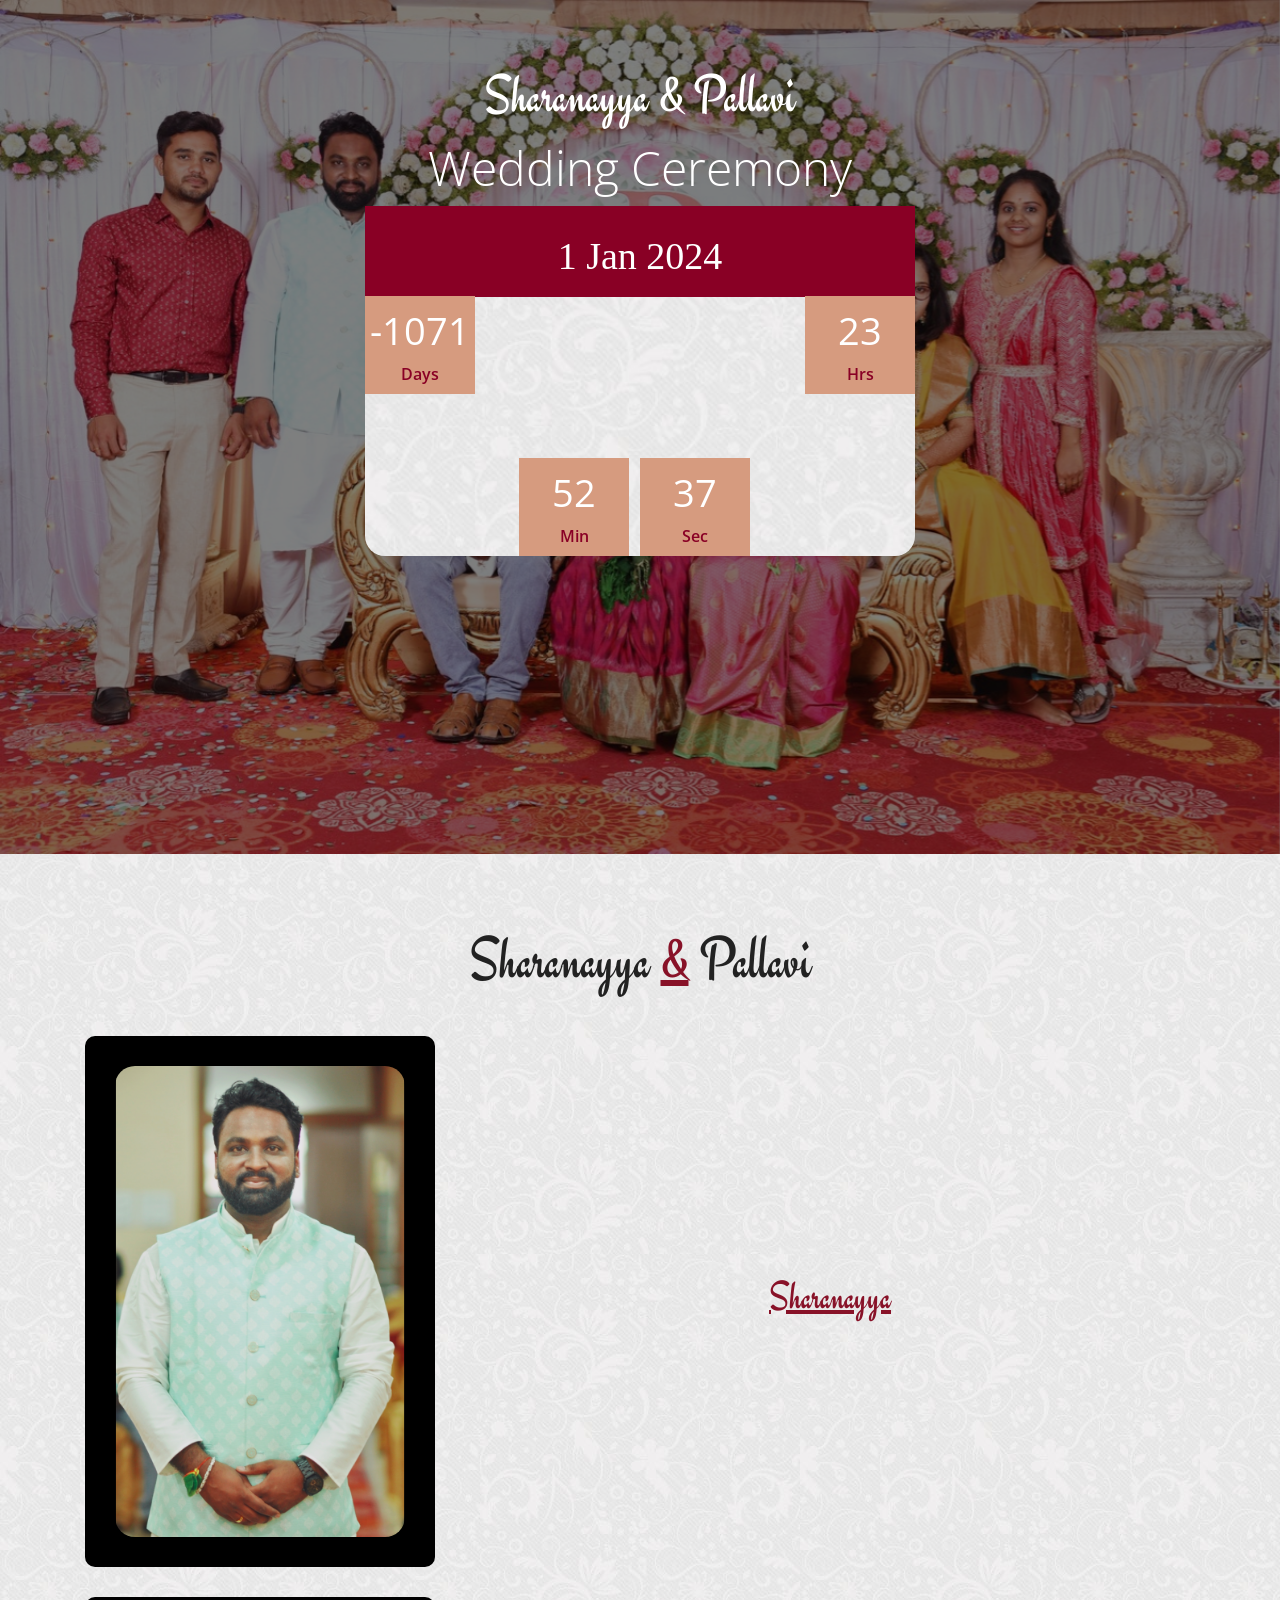
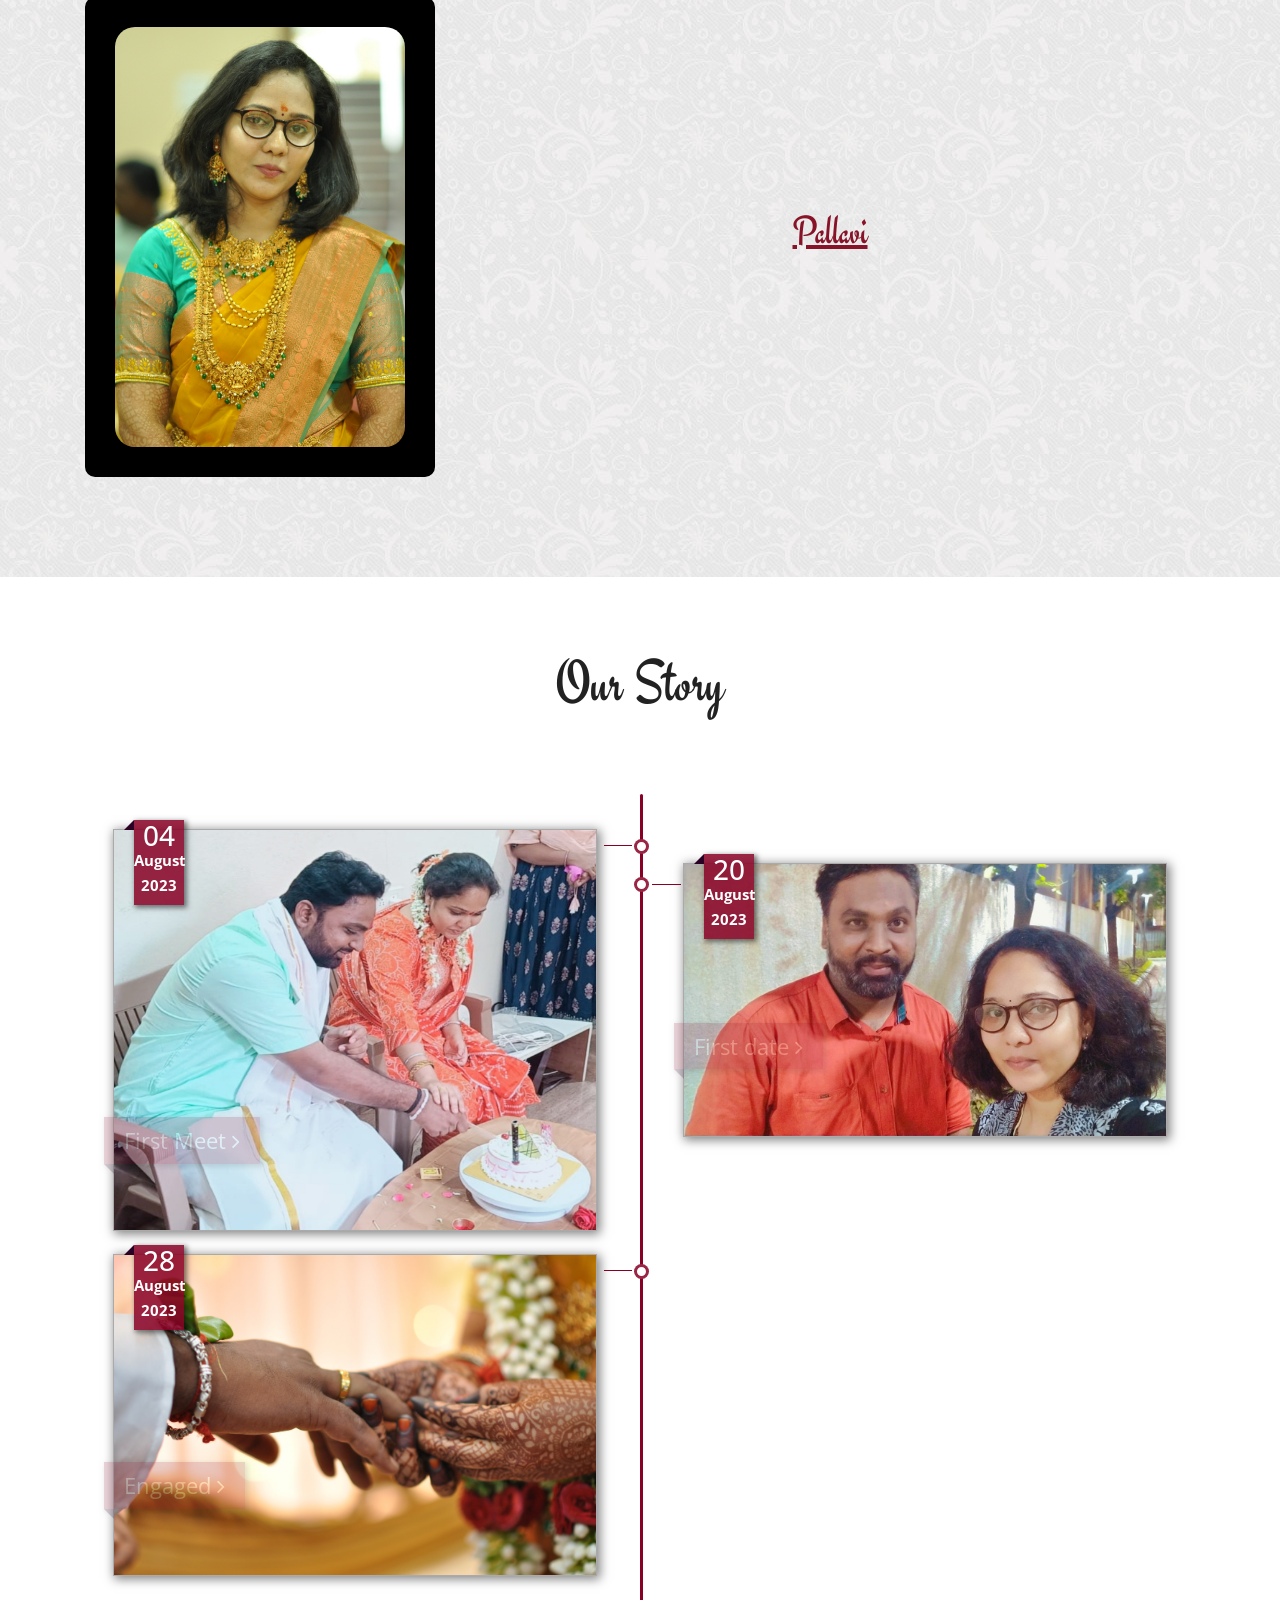
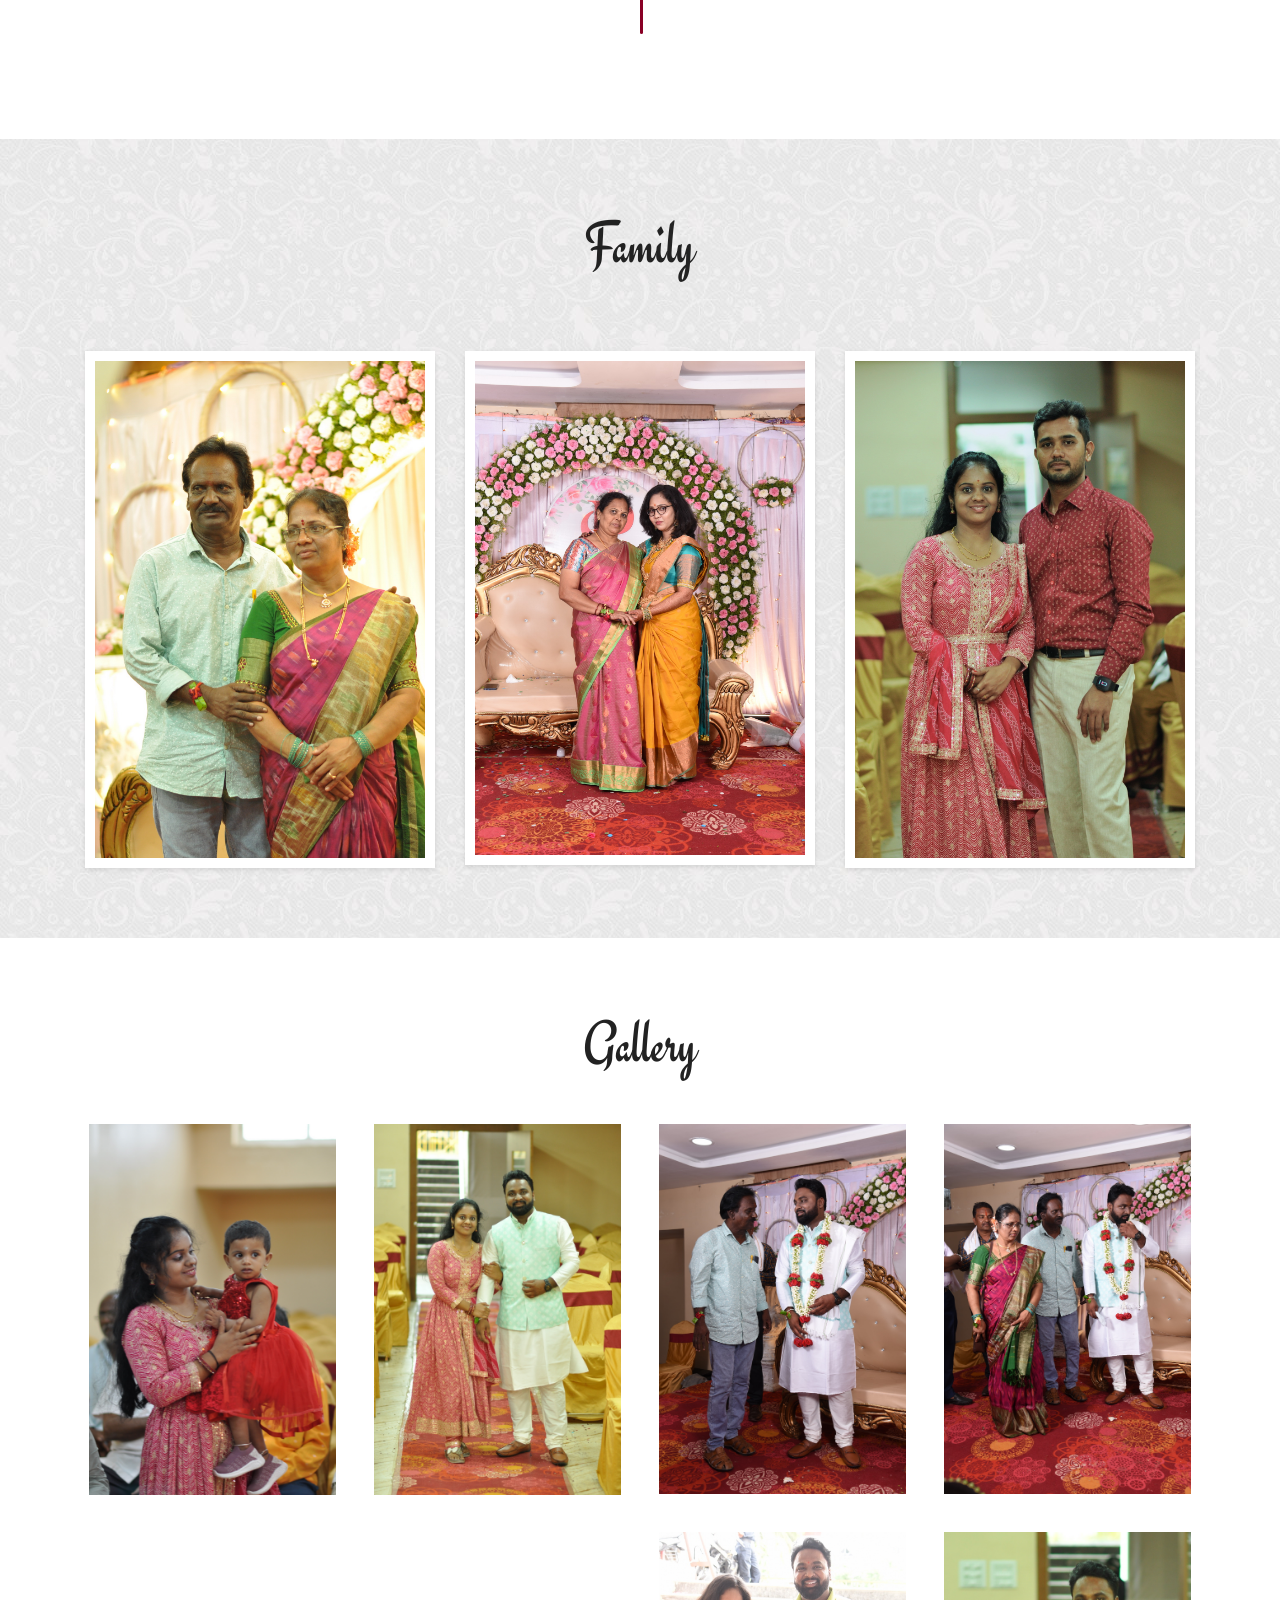
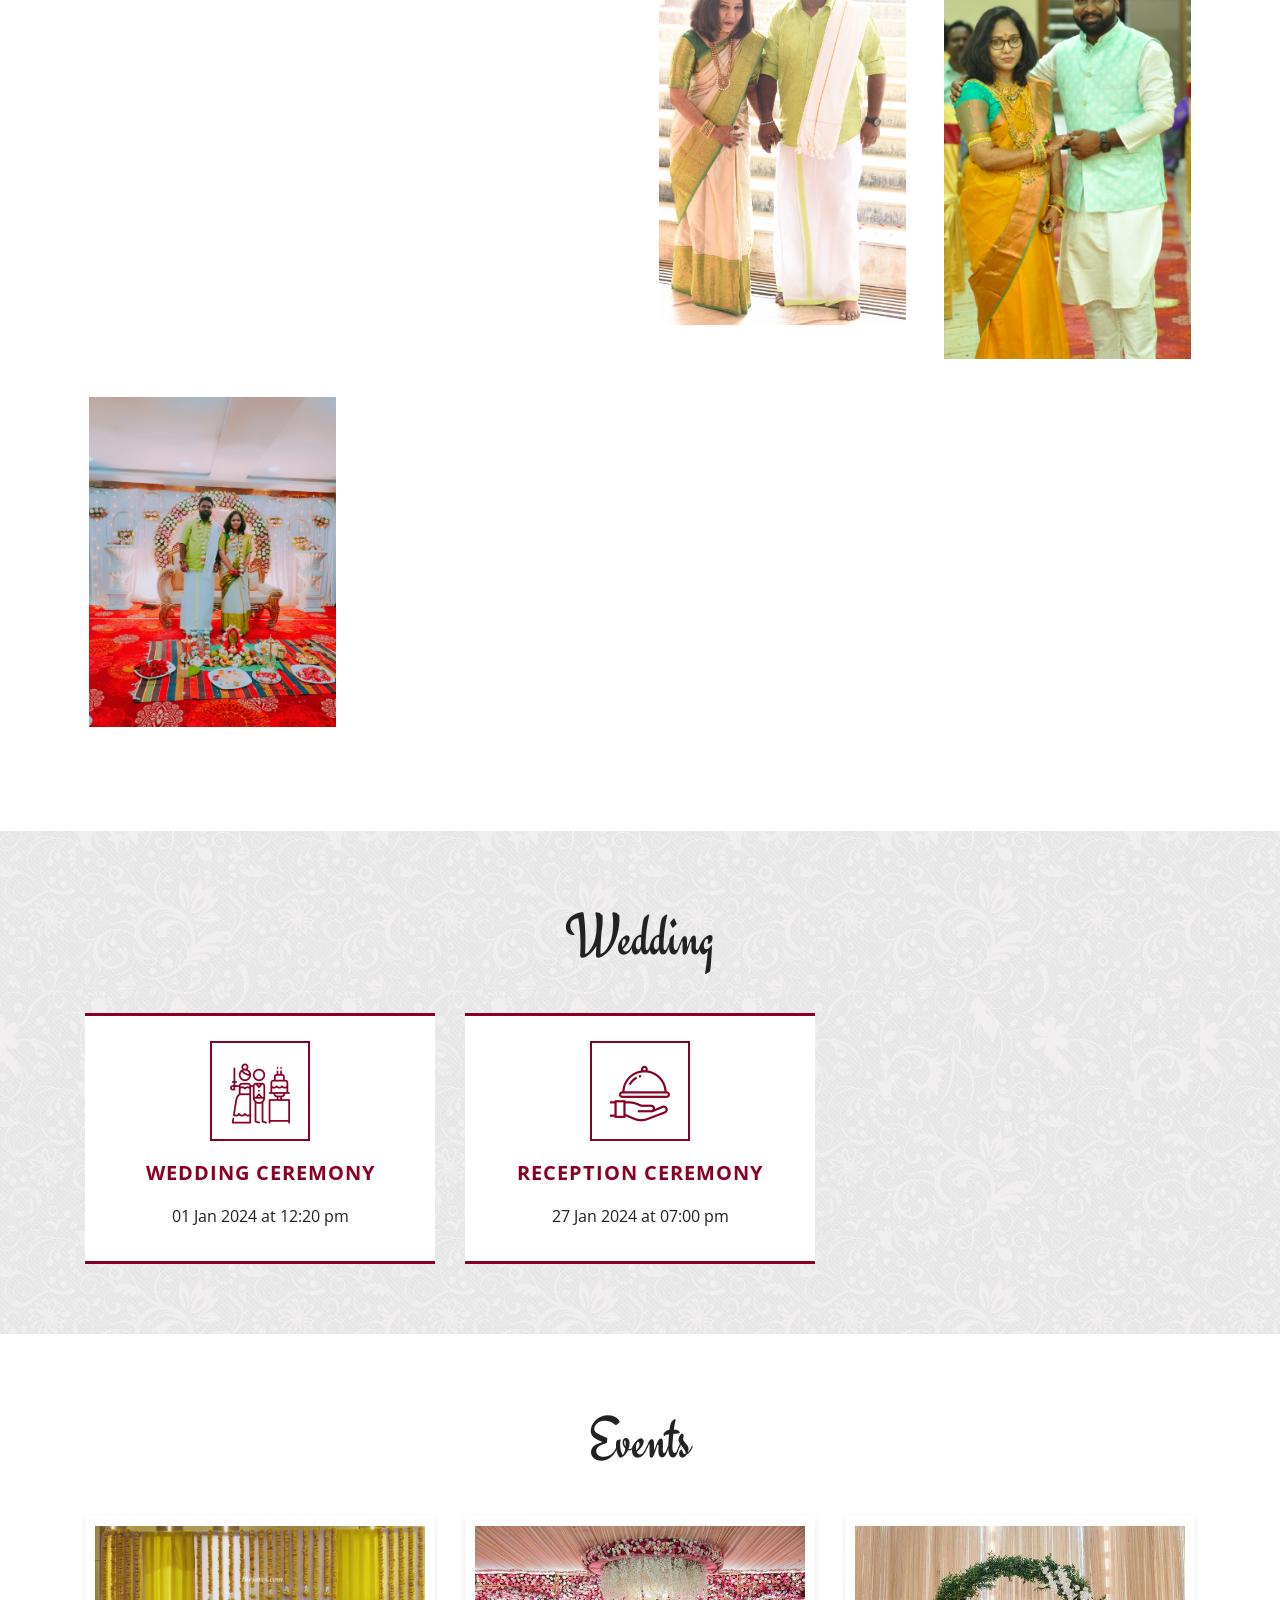
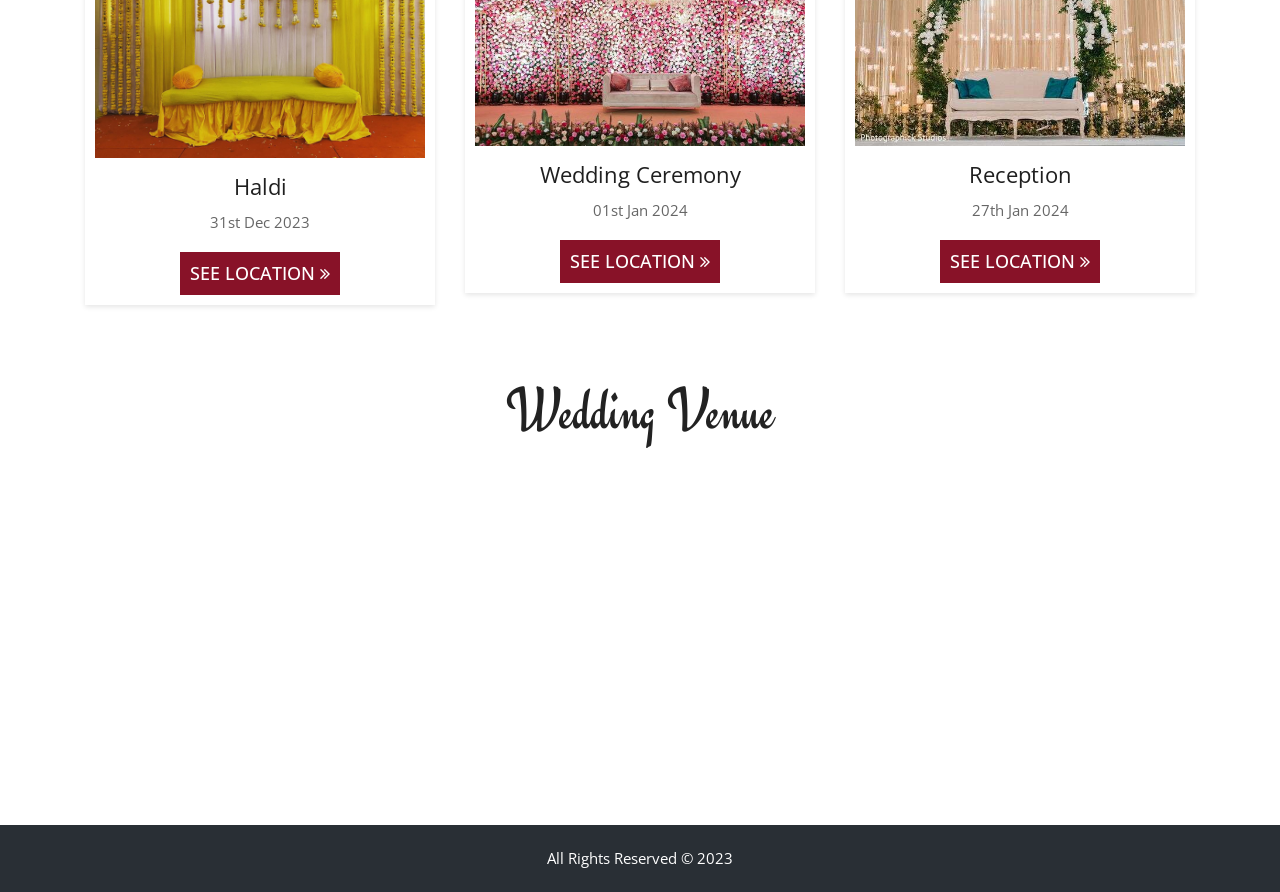
==== index.html @ 4b60adc0 "Removed folder" ====
<!DOCTYPE html>
<html lang="en"><!-- Basic -->
<head>
	<meta charset="utf-8">
    <meta http-equiv="X-UA-Compatible" content="IE=edge">   
   
    <!-- Mobile Metas -->
    <meta name="viewport" content="width=device-width, minimum-scale=1.0, maximum-scale=1.0, user-scalable=no">
 
     <!-- Site Metas -->
    <title>Mathpati Wedding Ceremony</title>  
    <meta name="keywords" content="">
    <meta name="description" content="">
    <meta name="author" content="">

    <!-- Site Icons -->
    <link rel="shortcut icon" href="images/favicon.jpeg" type="image/x-icon">
    <link rel="apple-touch-icon" href="images/apple-touch-icon.png">

    <!-- Bootstrap CSS -->
    <link rel="stylesheet" href="css/bootstrap.min.css">
    <!-- Pogo Slider CSS -->
    <link rel="stylesheet" href="css/pogo-slider.min.css">
	<!-- Site CSS -->
    <link rel="stylesheet" href="css/style.css">    
    <!-- Responsive CSS -->
    <link rel="stylesheet" href="css/responsive.css">
    <!-- Custom CSS -->
    <link rel="stylesheet" href="css/custom.css">

    <!--[if lt IE 9]>
      <script src="https://oss.maxcdn.com/libs/html5shiv/3.7.0/html5shiv.js"></script>
      <script src="https://oss.maxcdn.com/libs/respond.js/1.4.2/respond.min.js"></script>
    <![endif]-->

</head>
<body id="home" data-spy="scroll" data-target="#navbar-wd" data-offset="98">

	<!-- LOADER -->
    <div id="preloader">
		<div class="preloader pulse">
			<h3>Sharanayya & Pallavi</h3>
		</div>
    </div><!-- end loader -->
    <!-- END LOADER -->
	
	<!-- Start header -->
	<!-- <header class="top-header">
		<nav class="navbar header-nav navbar-expand-lg">
            <div class="container">
				<a class="navbar-brand" href="index.html"><img src="images/logo.png" alt="image"></a>
				<button class="navbar-toggler" type="button" data-toggle="collapse" data-target="#navbar-wd" aria-controls="navbar-wd" aria-expanded="false" aria-label="Toggle navigation">
					<span></span>
					<span></span>
					<span></span>
				</button>
                <div class="collapse navbar-collapse justify-content-end" id="navbar-wd">
                    <ul class="navbar-nav">
                        <li><a class="nav-link active" href="#home">Home</a></li>
                        <li><a class="nav-link" href="#about">About Us</a></li>
                        <li><a class="nav-link" href="#story">Story</a></li>
                        <li><a class="nav-link" href="#family">Family</a></li>
                        <li><a class="nav-link" href="#gallery">Gallery</a></li>
						<li><a class="nav-link" href="#wedding">Wedding</a></li>
                        <li><a class="nav-link" href="#events">Events</a></li>
						<li><a class="nav-link" href="#contact">Contact</a></li>
                    </ul>
                </div>
            </div>
        </nav>
	</header> -->
	<!-- End header -->
	
	<!-- Start Banner -->
	<div class="home-slider">
		<ul class="rslides">
			<li><img src="images/slider-01.jpg" alt="" loading="lazy"></li>
			<li><img src="images/slider-02.JPG" alt="" loading="lazy"></li>
			<li><img src="images/slider-03.jpg" alt="" loading="lazy"></li>
		</ul>
		<div class="lbox-details">
			<h1>Sharanayya & Pallavi</h1>
			<h2>Wedding Ceremony</h3>
			<div class="countdown main-time clearfix">
				<div id="timer">
					<h3 style="font-family: 'Times New Roman', Times, serif;">1 Jan 2024</h3>
					<div id="days"></div>
					<div id="hours"></div>
					<div id="minutes"></div>
					<div id="seconds"></div>
				</div>
			</div>
		</div>
	</div>
	<!-- End Banner -->
	
	<!-- Start About us -->
	<div id="about" class="about-box">
		<div class="about-a1">
			<div class="container">
				<div class="row">
					<div class="col-lg-12 text-center">
						<div class="title-box">
							<h2>Sharanayya <span> &</span> Pallavi </h2>
						</div>
					</div>
				</div>
				<div class="row">
					<div class="col-lg-12 col-md-12 col-sm-12">
						<div class="row align-items-center about-main-info">
							<div class="col-lg-4 col-md-6 col-sm-12">
								<div class="about-m">
									<div class="about-img">
										<img class="img-fluid" src="../sweetwedding/images/Shanu.png" alt=""  loading="lazy"/>
									</div>
									<!-- <ul>
										<li><a href="#"><i class="fa fa-facebook"></i></a></li>
										<li><a href="#"><i class="fa fa-twitter"></i></a></li>
										<li><a href="#"><i class="fa fa-google-plus"></i></a></li>
									</ul> -->
								</div>
							</div>
							<div class="col-lg-8 col-md-6 col-sm-12">
								<h2 style="text-align: center;"> <span>Sharanayya </span> </h2>
								<!-- <p>Fusce convallis ante id purus sagittis malesuada. Sed erat ipsum, suscipit sit amet auctor quis, vehicula ut leo. Maecenas felis nulla, tincidunt ac blandit a, consectetur quis elit. Nulla ut magna eu purus cursus sagittis. Praesent fermentum tincidunt varius. Proin sit amet tempus magna. Fusce pellentesque vulputate urna. </p> -->
							</div>
						</div>
						<div class="row align-items-center about-main-info">
							<div class="col-lg-4 col-md-6 col-sm-12">
								<div class="about-m">
									<div class="about-img">
										<img class="img-fluid" src="images/about-img-01.jpg" alt="" loading="lazy"/>
									</div>
									<!-- <ul>
										<li><a href="#"><i class="fa fa-facebook"></i></a></li>
										<li><a href="#"><i class="fa fa-twitter"></i></a></li>
										<li><a href="#"><i class="fa fa-google-plus"></i></a></li>
									</ul> -->
								</div>
							</div>
							<div class="col-lg-8 col-md-6 col-sm-12">
								<h2 style="text-align: center;"> <span>Pallavi</span> </h2>
								<!-- <p>Fusce convallis ante id purus sagittis malesuada. Sed erat ipsum, suscipit sit amet auctor quis, vehicula ut leo. Maecenas felis nulla, tincidunt ac blandit a, consectetur quis elit. Nulla ut magna eu purus cursus sagittis. Praesent fermentum tincidunt varius. Proin sit amet tempus magna. Fusce pellentesque vulputate urna. </p> -->
							</div>
						</div>
					</div>
				</div>
			</div>
		</div>
	</div>
	<!-- End About us -->
	
	<!-- Start Story -->
	<div id="story" class="story-box main-timeline-box">
		<div class="container">
			<div class="row">
				<div class="col-lg-12">
					<div class="title-box">
						<h2>Our Story</h2>
						<!-- <p>Lorem ipsum dolor sit amet, consectetur adipiscing elit. </p> -->
					</div>
				</div>
			</div>
			
			<div class="timeLine">
				<div class="row">
					<div class="lineHeader hidden-sm hidden-xs"></div>
					<div class="lineFooter hidden-sm hidden-xs"></div>

						<div class="col-lg-6 col-md-6 col-sm-12 col-xs-12 item" >
							<div class="caption">
								<div class="star center-block">
									<span class="h3">04</span>
									<span>August </span>
									<span>2023</span>
								</div>
								<div class="image">
									<img src="images/time-01.jpg" alt="" loading="lazy"/>
									<div class="title">
										<h2>First Meet <i class="fa fa-angle-right" aria-hidden="true"></i></h2>
									</div>
								</div>
								<div class="textContent">
									<p class="lead">When we met on my Birthday, that was the most priceless gift I got from my parents.
										I couldn't thought that we understood each other like water and milk to live happy life.</p>
								</div>
							</div>
						</div>
						<div class="col-lg-6 col-md-6 col-sm-12 col-xs-12 item">
							<div class="caption">
								<div class="star center-block">
									<span class="h3">20</span>
									<span>August</span>
									<span>2023</span>
								</div>
								<div class="image">
									<img src="images/time-02.jpg" alt="" loading="lazy"/>
									<div class="title">
										<h2>First date <i class="fa fa-angle-right" aria-hidden="true"></i></h2>
									</div>
								</div>
								<div class="textContent">
									<p class="lead">No measure of time with you will be long enough, but we'll start with forever.</p>
								</div>
							</div>
						</div>
						<div class="col-lg-6 col-md-6 col-sm-12 col-xs-12 item">
							<div class="caption">
								<div class="star center-block">
									<span class="h3">28</span>
									<span>August</span>
									<span>2023</span>
								</div>
								<div class="image">
									<img src="images/time-03.JPG" alt="" loading="lazy"/>
									<div class="title">
										<h2>Engaged <i class="fa fa-angle-right" aria-hidden="true"></i></h2>
									</div>
								</div>
								<div class="textContent">
									<p class="lead">When we’re kids, we assume our parents are soulmates. My kids are gonna be right about that.</p>
								</div>
							</div>
						</div>

				</div>
			</div>
			
		</div>
	</div>
	<!-- End Story -->
	
	<!-- Start Family -->
	<div id="family" class="family-box">
		<div class="container">
			<div class="row">
				<div class="col-lg-12">
					<div class="title-box">
						<h2>Family</h2>
						<!-- <p>Lorem ipsum dolor sit amet, consectetur adipiscing elit. </p> -->
					</div>
				</div>
			</div>
			<div class="row">
				<div class="col-lg-4 col-md-6 col-sm-12">
					<div class="single-team-member">
						<div class="family-img">
							<img class="img-fluid" src="images/family-01.JPG" alt="" loading="lazy"/>
						</div>
						<div class="family-info">
							<h4>Mr & Mrs Mathpati </h4>
							<p> Groom's Parent </p>
						</div>
					</div>
				</div>
				<div class="col-lg-4 col-md-6 col-sm-12">
					<div class="single-team-member">
						<div class="family-img">
							<img class="img-fluid" src="images/family-02.JPG" alt="" loading="lazy"/>
						</div>
						<div class="family-info">
							<h4>Bride with Mother </h4>
							<p> Bride’s Mother </p>
						</div>
					</div>
				</div>
				<div class="col-lg-4 col-md-6 col-sm-12">
					<div class="single-team-member">
						<div class="family-img">
							<img class="img-fluid" src="images/family-03.jpg" alt="" loading="lazy"/>
						</div>
						<div class="family-info">
							<h4>Gowri & Gurumurthy </h4>
							<p> Groom’s Sister & Her Fiance </p>
						</div>
					</div>
				</div>
			</div>
		</div>
	</div>
	<!-- End Family -->
	
	<!-- Start Gallery -->
	<div id="gallery" class="gallery-box">
		<div class="container">
			<div class="row">
				<div class="col-lg-12">
					<div class="title-box">
						<h2>Gallery</h2>
						<!-- <p>Lorem ipsum dolor sit amet, consectetur adipiscing elit. </p> -->
					</div>
				</div>
			</div>
			<div class="row">
				<ul class="popup-gallery clearfix">
					<li>
						<a href="images/gallery-02.JPG">
							<img class="img-fluid" src="images/gallery-02.JPG" alt="single image" loading="lazy">
							<span class="overlay"><i class="fa fa-heart-o" aria-hidden="true"></i></span>
						</a>
					</li>
					<li>
						<a href="images/gallery-05.JPG">
							<img class="img-fluid" src="images/gallery-05.JPG" alt="single image" loading="lazy">
							<span class="overlay"><i class="fa fa-heart-o" aria-hidden="true"></i></span>
						</a>
					</li>
					<li>
						<a href="images/gallery-08.JPG">
							<img class="img-fluid" src="images/gallery-08.JPG" alt="single image" loading="lazy">
							<span class="overlay"><i class="fa fa-heart-o" aria-hidden="true"></i></span>
						</a>
					</li>
					<li>
						<a href="images/gallery-09.JPG">
							<img class="img-fluid" src="images/gallery-09.JPG" alt="single image" loading="lazy">
							<span class="overlay"><i class="fa fa-heart-o" aria-hidden="true"></i></span>
						</a>
					</li>
					<li>
						<a href="images/gallery-12.jpg">
							<img class="img-fluid" src="images/gallery-12.jpg" alt="single image" loading="lazy">
							<span class="overlay"><i class="fa fa-heart-o" aria-hidden="true"></i></span>
						</a>
					</li>
					
					<li>
						<a href="images/gallery-06.png">
							<img class="img-fluid" src="images/gallery-06.png" alt="single image" loading="lazy">
							<span class="overlay"><i class="fa fa-heart-o" aria-hidden="true"></i></span>
						</a>
					</li>
					<li>
						<a href="images/gallery-16.jpg">
							<img class="img-fluid" src="images/gallery-16.jpg" alt="single image" loading="lazy">
							<span class="overlay"><i class="fa fa-heart-o" aria-hidden="true"></i></span>
						</a>
					</li>
				</ul>
			</div>
		</div>
	</div>
	<!-- End Gallery -->
	
	<!-- Start Wedding -->
	
	<div id="wedding" class="wedding-box">
		<div class="container">
			<div class="row">
				<div class="col-lg-12">
					<div class="title-box">
						<h2>Wedding</h2>
						<!-- <p>Lorem ipsum dolor sit amet, consectetur adipiscing elit. </p> -->
					</div>
				</div>
			</div>
			
			<div class="row">

                <div class="col-md-4 col-sm-6">
                    <div class="serviceBox">
                        <div class="service-icon"><i class="flaticon-wedding"></i></div>
                        <h3 class="title">Wedding Ceremony </h3>
						<h4>01 Jan 2024 at 12:20 pm</h4>
                    </div>
                </div>

                <div class="col-md-4 col-sm-6">
                    <div class="serviceBox">
                        <div class="service-icon"><i class="flaticon-reception-bell"></i></div>
                        <h3 class="title">Reception Ceremony </h3>
						<h4>27 Jan 2024 at 07:00 pm</h4>
                    </div>
                </div>
            </div>
			
		</div>
	</div>
	
	<!-- End Wedding -->
	
	<!-- Start Events -->
	<div id="events" class="events-box">
		<div class="container">
			<div class="row">
				<div class="col-lg-12">
					<div class="title-box">
						<h2>Events</h2>
						<!-- <p>Lorem ipsum dolor sit amet, consectetur adipiscing elit. </p> -->
					</div>
				</div>
			</div>
			<div class="row">
				<div class="col-lg-4 col-md-6 col-sm-12">
					<div class="event-inner">
						<div class="event-img">
							<img class="img-fluid" src="images/HALDI.jpg" alt="" loading="lazy"/>
						</div>
						<h2>Haldi</h2>
						<p>31st Dec 2023</p>
						<a href="https://www.google.com/maps/@17.3369379,76.8373306,19z">See location <i class="fa fa-angle-double-right" aria-hidden="true"></i></a>
					</div>
				</div>
				<div class="col-lg-4 col-md-6 col-sm-12">
					<div class="event-inner">
						<div class="event-img">
							<img class="img-fluid" src="images/WEDDING.jpg" alt="" loading="lazy"/>
						</div>
						<h2>Wedding Ceremony </h2>
						<p>01st Jan 2024</p>
						<a href="https://www.google.com/maps/place/8VG9%2BR2C+KSRTC+kalyana+mantapa+(Eshanya+bhavana),+Om+Nagar,+Kalaburagi,+Karnataka+585101/@17.3270539,76.8675006,17z/data=!4m6!3m5!1s0x3bc8c0d4b4693579:0xaff4e6c5d77b7c88!8m2!3d17.3270539!4d76.8675006!16s%2Fg%2F11f_lt8_v1">See location <i class="fa fa-angle-double-right" aria-hidden="true"></i></a>
					</div>
				</div>
				<div class="col-lg-4 col-md-6 col-sm-12">
					<div class="event-inner">
						<div class="event-img">
							<img class="img-fluid" src="images/RECEPTION.jpg" alt="" loading="lazy"/>
						</div>
						<h2>Reception</h2>
						<p>27th Jan 2024</p>
						<a href="https://www.google.com/maps/place/Bengaluru,+Karnataka/@12.9539974,77.6309395,10z/data=!4m6!3m5!1s0x3bae1670c9b44e6d:0xf8dfc3e8517e4fe0!8m2!3d12.9715987!4d77.5945627!16zL20vMDljMTc">See location <i class="fa fa-angle-double-right" aria-hidden="true"></i></a>
					</div>
				</div>

			</div>
		</div>
	</div>
	<!-- End Events -->
	
	<!-- Start Contact -->
	<div id="contact" class="contact-box" style="margin-top: -100px;">
		<div class="container">
			<div class="row">
				<div class="col-lg-12">
					<div class="title-box">
						<h2>Wedding Venue</h2>
						<!-- <p>Lorem ipsum dolor sit amet, consectetur adipiscing elit. </p> -->
					</div>
				</div>
			</div>
			<div class="row" style="margin-top: -20px;">
				<div class="col-lg-12 col-sm-12 col-xs-12 col-md-12">
					<iframe src="https://www.google.com/maps/embed?pb=!1m18!1m12!1m3!1d3808.7614769928705!2d76.8675006!3d17.327053900000003!2m3!1f0!2f0!3f0!3m2!1i1024!2i768!4f13.1!3m3!1m2!1s0x3bc8c0d4b4693579%3A0xaff4e6c5d77b7c88!2sKSRTC%20kalyana%20mantapa%20(Eshanya%20bhavana)!5e0!3m2!1sen!2sin!4v1699855020509!5m2!1sen!2sin" width="100%" height="200%" style="border:0;" allowfullscreen="" loading="lazy" referrerpolicy="no-referrer-when-downgrade"></iframe>
				</div>
			</div>
		</div>
	</div>
	<!-- End Contact -->
	
	<!-- Start Footer -->
	<footer class="footer-box">
		<div class="container">
			<div class="row">
				<div class="col-lg-12">
					<p class="footer-company-name">All Rights Reserved &copy; 2023</p>
				</div>
			</div>
		</div>
	</footer>
	<!-- End Footer -->

	<!-- ALL JS FILES -->
	<script src="js/jquery.min.js"></script>
	<script src="js/popper.min.js"></script>
	<script src="js/bootstrap.min.js"></script>
    <!-- ALL PLUGINS -->
	<script src="js/jquery.magnific-popup.min.js"></script>
    <script src="js/jquery.pogo-slider.min.js"></script> 
	<script src="js/slider-index.js"></script>
	<script src="js/smoothscroll.js"></script>
	<script src="js/responsiveslides.min.js"></script>
    <script src="js/timeLine.min.js"></script>	
	<script src="js/form-validator.min.js"></script>
    <script src="js/contact-form-script.js"></script>
    <script src="js/custom.js"></script>
</body>
</html>
---- css/pogo-slider.min.css ----
.pogoSlider-dir-btn:focus,.pogoSlider-nav-btn:focus{outline:0}.pogoSlider{width:100%;height:0;padding-bottom:50% !important;position:relative;overflow:hidden}#column-left .pogoSlider,#column-right .pogoSlider,#content .pogoSlider{margin-bottom:20px}.pogoSlider--banner .pogoSlider-slide{ms-filter:"progid:DXImageTransform.Microsoft.Alpha(Opacity=100)";filter:alpha(opacity=100);opacity:1}.pogoSlider-slide{width:100%;height:100%;position:absolute;background-size:cover;-ms-filter:"progid:DXImageTransform.Microsoft.Alpha(Opacity=0)";filter:alpha(opacity=0);opacity:0;-webkit-perspective:1300px;perspective:1300px;overflow:hidden}.pogoSlider-loading{position:absolute;top:0;left:0;width:100%;height:100%;background:#eaeaea;z-index:11}.pogoSlider-loading-icon{position:absolute;top:50%;margin-top:-18px;left:50%;margin-left:-18px;width:36px;height:36px;background-image:url([data-uri])}.pogoSlider-slide-element{-webkit-animation-fill-mode:both;animation-fill-mode:both}.m-pogoSlider .pogoSlider-slide-element{position:absolute;margin:0;box-sizing:border-box}.pogoSlider-progressBar{position:absolute;width:100%;height:5px;top:0;left:0;background:#fff;-ms-filter:"progid:DXImageTransform.Microsoft.Alpha(Opacity=20)";filter:alpha(opacity=20);background:rgba(255,255,255,.2);z-index:6}.pogoSlider-progressBar-duration{position:absolute;height:100%;left:0;width:0;background:#fff;-ms-filter:"progid:DXImageTransform.Microsoft.Alpha(Opacity=40)";filter:alpha(opacity=40);background:rgba(255,255,255,.4)}.pogoSlider-dir-btn{position:absolute;z-index:10;background:0 0;width:20px;height:20px;border-color:#eaeaea;border-color:rgba(255,255,255,.7);border-style:solid;-webkit-transform:rotate(45deg);-ms-transform:rotate(45deg);transform:rotate(45deg);cursor:pointer}.pogoSlider-dir-btn:hover{border-color:#fff}.pogoSlider--dirBottomLeft .pogoSlider-dir-btn--prev,.pogoSlider--dirBottomRight .pogoSlider-dir-btn--prev,.pogoSlider--dirCenterHorizontal .pogoSlider-dir-btn--prev,.pogoSlider--dirTopLeft .pogoSlider-dir-btn--prev,.pogoSlider--dirTopRight .pogoSlider-dir-btn--prev{border-width:0 0 3px 3px}.pogoSlider--dirBottomLeft .pogoSlider-dir-btn--next,.pogoSlider--dirBottomRight .pogoSlider-dir-btn--next,.pogoSlider--dirCenterHorizontal .pogoSlider-dir-btn--next,.pogoSlider--dirTopLeft .pogoSlider-dir-btn--next,.pogoSlider--dirTopRight .pogoSlider-dir-btn--next{border-width:3px 3px 0 0}.pogoSlider--dirCenterVertical .pogoSlider-dir-btn--next{border-width:3px 0 0 3px}.pogoSlider--dirCenterVertical .pogoSlider-dir-btn--prev{border-width:0 3px 3px 0}.pogoSlider--dirCenterVertical .pogoSlider-dir-btn--next,.pogoSlider--dirTopLeft .pogoSlider-dir-btn,.pogoSlider--dirTopRight .pogoSlider-dir-btn{top:14px}.pogoSlider--dirBottomLeft .pogoSlider-dir-btn--prev,.pogoSlider--dirCenterHorizontal .pogoSlider-dir-btn--prev,.pogoSlider--dirTopLeft .pogoSlider-dir-btn--prev{left:14px}.pogoSlider--dirBottomLeft .pogoSlider-dir-btn--next,.pogoSlider--dirTopLeft .pogoSlider-dir-btn--next{left:50px}.pogoSlider--dirBottomRight .pogoSlider-dir-btn--prev,.pogoSlider--dirTopRight .pogoSlider-dir-btn--prev{right:50px}.pogoSlider--dirBottomRight .pogoSlider-dir-btn--next,.pogoSlider--dirCenterHorizontal .pogoSlider-dir-btn--next,.pogoSlider--dirTopRight .pogoSlider-dir-btn--next{right:14px}.pogoSlider--dirBottomLeft .pogoSlider-dir-btn,.pogoSlider--dirBottomRight .pogoSlider-dir-btn,.pogoSlider--dirCenterVertical .pogoSlider-dir-btn--prev{bottom:14px}.pogoSlider--dirCenterVertical .pogoSlider-dir-btn{left:50%;margin-left:-10px}.pogoSlider--dirCenterHorizontal .pogoSlider-dir-btn{top:50%;margin-top:-10px}.pogoSlider-nav{position:absolute;padding:0;margin:0;z-index:10}.pogoSlider--navBottom .pogoSlider-nav,.pogoSlider--navTop .pogoSlider-nav{left:50%;-webkit-transform:translateX(-50%);-ms-transform:translateX(-50%);transform:translateX(-50%)}.pogoSlider--navTop .pogoSlider-nav{top:10px}.pogoSlider--navBottom .pogoSlider-nav{bottom:10px}.pogoSlider--navBottom .pogoSlider-nav li,.pogoSlider--navTop .pogoSlider-nav li{display:inline;margin:0 6px}.pogoSlider--navLeft .pogoSlider-nav,.pogoSlider--navRight .pogoSlider-nav{top:50%;-webkit-transform:translateY(-50%);-ms-transform:translateY(-50%);transform:translateY(-50%)}.pogoSlider--navLeft .pogoSlider-nav{left:10px}.pogoSlider--navRight .pogoSlider-nav{right:10px}.pogoSlider--navLeft .pogoSlider-nav li,.pogoSlider--navRight .pogoSlider-nav li{display:block;margin:6px 0}.pogoSlider-nav-btn{background:#ccc;background:rgba(255,255,255,.5);border:none;border-radius:50%;width:20px;height:20px;box-shadow:0 1px 1px rgba(0,0,0,.1);cursor:pointer}.pogoSlider-nav-btn--selected{background:#fff;box-shadow:0 1px 1px rgba(0,0,0,.3)}.pogoSlider-slide-slice{overflow:hidden;position:absolute;background-size:cover}.pogoSlider-slide-slice-inner{position:absolute;overflow:hidden}.pogoSlider-animation-slideDownIn{-webkit-animation-name:slideDownIn;animation-name:slideDownIn}@-webkit-keyframes slideDownIn{0%{-webkit-transform:translateY(-50px);transform:translateY(-50px);opacity:0}100%{-webkit-transform:translateY(0);transform:translateY(0);opacity:1}}@keyframes slideDownIn{0%{-webkit-transform:translateY(-50px);transform:translateY(-50px);opacity:0}100%{-webkit-transform:translateY(0);transform:translateY(0);opacity:1}}.pogoSlider-animation-slideDownOut{-webkit-animation-name:slideDownOut;animation-name:slideDownOut}@-webkit-keyframes slideDownOut{0%{-webkit-transform:translateY(0);transform:translateY(0);opacity:1}100%{-webkit-transform:translateY(50px);transform:translateY(50px);opacity:0}}@keyframes slideDownOut{0%{-webkit-transform:translateY(0);transform:translateY(0);opacity:1}100%{-webkit-transform:translateY(50px);transform:translateY(50px);opacity:0}}.pogoSlider-animation-slideUpIn{-webkit-animation-name:slideUpIn;animation-name:slideUpIn}@-webkit-keyframes slideUpIn{0%{-webkit-transform:translateY(50px);transform:translateY(50px);opacity:0}100%{-webkit-transform:translateY(0);transform:translateY(0);opacity:1}}@keyframes slideUpIn{0%{-webkit-transform:translateY(50px);transform:translateY(50px);opacity:0}100%{-webkit-transform:translateY(0);transform:translateY(0);opacity:1}}.pogoSlider-animation-slideUpOut{-webkit-animation-name:slideUpOut;animation-name:slideUpOut}@-webkit-keyframes slideUpOut{0%{-webkit-transform:translateY(0);transform:translateY(0);opacity:1}100%{-webkit-transform:translateY(50px);transform:translateY(50px);opacity:0}}@keyframes slideUpOut{0%{-webkit-transform:translateY(0);transform:translateY(0);opacity:1}100%{-webkit-transform:translateY(50px);transform:translateY(50px);opacity:0}}.pogoSlider-animation-slideRightIn{-webkit-animation-name:slideRightIn;animation-name:slideRightIn}.pogoSlider-animation-slideRightOut{-webkit-animation-name:slideRightOut;animation-name:slideRightOut}@-webkit-keyframes slideRightIn{0%{-webkit-transform:translateX(-50px);transform:translateX(-50px);opacity:0}100%{-webkit-transform:translateX(0);transform:translateX(0);opacity:1}}@keyframes slideRightIn{0%{-webkit-transform:translateX(-50px);transform:translateX(-50px);opacity:0}100%{-webkit-transform:translateX(0);transform:translateX(0);opacity:1}}@-webkit-keyframes slideRightOut{0%{-webkit-transform:translateX(0);transform:translateX(0);opacity:1}100%{-webkit-transform:translateX(50px);transform:translateX(50px);opacity:0}}@keyframes slideRightOut{0%{-webkit-transform:translateX(0);transform:translateX(0);opacity:1}100%{-webkit-transform:translateX(50px);transform:translateX(50px);opacity:0}}.pogoSlider-animation-slideLeftIn{-webkit-animation-name:slideLeftIn;animation-name:slideLeftIn}.pogoSlider-animation-slideLeftOut{-webkit-animation-name:slideLeftOut;animation-name:slideLeftOut}@-webkit-keyframes slideLeftIn{0%{-webkit-transform:translateX(50px);transform:translateX(50px);opacity:0}100%{-webkit-transform:translateX(0);transform:translateX(0);opacity:1}}@keyframes slideLeftIn{0%{-webkit-transform:translateX(50px);transform:translateX(50px);opacity:0}100%{-webkit-transform:translateX(0);transform:translateX(0);opacity:1}}@-webkit-keyframes slideLeftOut{0%{-webkit-transform:translateX(0);transform:translateX(0);opacity:1}100%{-webkit-transform:translateX(-50px);transform:translateX(-50px);opacity:0}}@keyframes slideLeftOut{0%{-webkit-transform:translateX(0);transform:translateX(0);opacity:1}100%{-webkit-transform:translateX(-50px);transform:translateX(-50px);opacity:0}}.pogoSlider-animation-expandIn{-webkit-animation-name:expandIn;animation-name:expandIn}.pogoSlider-animation-expandOut{-webkit-animation-name:expandOut;animation-name:expandOut}@-webkit-keyframes expandIn{0%{-webkit-transform:scale(.7);transform:scale(.7);opacity:0}100%{-webkit-transform:scale(1);transform:scale(1);opacity:1}}@keyframes expandIn{0%{-webkit-transform:scale(.7);transform:scale(.7);opacity:0}100%{-webkit-transform:scale(1);transform:scale(1);opacity:1}}@-webkit-keyframes expandOut{0%{-webkit-transform:scale(1);transform:scale(1);opacity:1}100%{-webkit-transform:scale(1.5);transform:scale(1.5);opacity:0}}@keyframes expandOut{0%{-webkit-transform:scale(1);transform:scale(1);opacity:1}100%{-webkit-transform:scale(1.5);transform:scale(1.5);opacity:0}}.pogoSlider-animation-contractIn{-webkit-animation-name:contractIn;animation-name:contractIn}.pogoSlider-animation-contractOut{-webkit-animation-name:contractOut;animation-name:contractOut}@-webkit-keyframes contractIn{0%{-webkit-transform:scale(2);transform:scale(2);opacity:0}100%{-webkit-transform:scale(1);transform:scale(1);opacity:1}}@keyframes contractIn{0%{-webkit-transform:scale(2);transform:scale(2);opacity:0}100%{-webkit-transform:scale(1);transform:scale(1);opacity:1}}@-webkit-keyframes contractOut{0%{-webkit-transform:scale(1);transform:scale(1);opacity:1}100%{-webkit-transform:scale(.5);transform:scale(.5);opacity:0}}@keyframes contractOut{0%{-webkit-transform:scale(1);transform:scale(1);opacity:1}100%{-webkit-transform:scale(.5);transform:scale(.5);opacity:0}}.pogoSlider-animation-spinIn{-webkit-animation-name:spinIn;animation-name:spinIn}.pogoSlider-animation-spinOut{-webkit-animation-name:spinOut;animation-name:spinOut}@-webkit-keyframes spinIn{0%{-webkit-backface-visibility:hidden;backface-visibility:hidden;-webkit-transform:scale(0)rotate(720deg);transform:scale(0)rotate(720deg)}100%{-webkit-backface-visibility:hidden;backface-visibility:hidden;-webkit-transform:scale(1)rotate(0);transform:scale(1)rotate(0)}}@keyframes spinIn{0%{-webkit-backface-visibility:hidden;backface-visibility:hidden;-webkit-transform:scale(0)rotate(720deg);transform:scale(0)rotate(720deg)}100%{-webkit-backface-visibility:hidden;backface-visibility:hidden;-webkit-transform:scale(1)rotate(0);transform:scale(1)rotate(0)}}@-webkit-keyframes spinOut{0%{-webkit-backface-visibility:hidden;backface-visibility:hidden;-webkit-transform:scale(1)rotate(0);transform:scale(1)rotate(0)}100%{-webkit-backface-visibility:hidden;backface-visibility:hidden;-webkit-transform:scale(0)rotate(720deg);transform:scale(0)rotate(720deg)}}@keyframes spinOut{0%{-webkit-backface-visibility:hidden;backface-visibility:hidden;-webkit-transform:scale(1)rotate(0);transform:scale(1)rotate(0)}100%{-webkit-backface-visibility:hidden;backface-visibility:hidden;-webkit-transform:scale(0)rotate(720deg);transform:scale(0)rotate(720deg)}}.pogoSlider-animation-sideFallIn{-webkit-transform-style:preserve-3d;transform-style:preserve-3d;-webkit-animation-name:sideFallIn;animation-name:sideFallIn}.pogoSlider-animation-sideFallOut{-webkit-transform-style:preserve-3d;transform-style:preserve-3d;-webkit-animation-name:sideFallOut;animation-name:sideFallOut}@-webkit-keyframes sideFallIn{0%{-webkit-transform:translate(30%)translateZ(600px)rotate(10deg);transform:translate(30%)translateZ(600px)rotate(10deg);opacity:0}100%{-webkit-transform:translate(0)translateZ(0)rotate(0);transform:translate(0)translateZ(0)rotate(0);opacity:1}}@keyframes sideFallIn{0%{-webkit-transform:translate(30%)translateZ(600px)rotate(10deg);transform:translate(30%)translateZ(600px)rotate(10deg);opacity:0}100%{-webkit-transform:translate(0)translateZ(0)rotate(0);transform:translate(0)translateZ(0)rotate(0);opacity:1}}@-webkit-keyframes sideFallOut{0%{-webkit-transform:translate(0)translateZ(0)rotate(0);transform:translate(0)translateZ(0)rotate(0);opacity:1}100%{-webkit-transform:translate(30%)translateZ(600px)rotate(10deg);transform:translate(30%)translateZ(600px)rotate(10deg);opacity:0}}@keyframes sideFallOut{0%{-webkit-transform:translate(0)translateZ(0)rotate(0);transform:translate(0)translateZ(0)rotate(0);opacity:1}100%{-webkit-transform:translate(30%)translateZ(600px)rotate(10deg);transform:translate(30%)translateZ(600px)rotate(10deg);opacity:0}}.pogoSlider-animation-horizontal3DFlipIn{-webkit-transform-style:preserve-3d;transform-style:preserve-3d;-webkit-animation-name:horizontal3DFlipIn;animation-name:horizontal3DFlipIn}.pogoSlider-animation-horizontal3DFlipOut{-webkit-transform-style:preserve-3d;transform-style:preserve-3d;-webkit-animation-name:horizontal3DFlipOut;animation-name:horizontal3DFlipOut}@-webkit-keyframes horizontal3DFlipIn{0%{-webkit-transform:rotateY(-70deg);transform:rotateY(-70deg);opacity:0}100%{-webkit-transform:rotateY(0);transform:rotateY(0);opacity:1}}@keyframes horizontal3DFlipIn{0%{-webkit-transform:rotateY(-70deg);transform:rotateY(-70deg);opacity:0}100%{-webkit-transform:rotateY(0);transform:rotateY(0);opacity:1}}@-webkit-keyframes horizontal3DFlipOut{0%{-webkit-transform:rotateY(0);transform:rotateY(0);opacity:1}100%{-webkit-transform:rotateY(-70deg);transform:rotateY(-70deg);opacity:0}}@keyframes horizontal3DFlipOut{0%{-webkit-transform:rotateY(0);transform:rotateY(0);opacity:1}100%{-webkit-transform:rotateY(-70deg);transform:rotateY(-70deg);opacity:0}}.pogoSlider-animation-vertical3DFlipIn{-webkit-transform-style:preserve-3d;transform-style:preserve-3d;-webkit-animation-name:vertical3DFlipIn;animation-name:vertical3DFlipIn}.pogoSlider-animation-vertical3DFlipOut{-webkit-transform-style:preserve-3d;transform-style:preserve-3d;-webkit-animation-name:vertical3DFlipOut;animation-name:vertical3DFlipOut}@-webkit-keyframes vertical3DFlipIn{0%{-webkit-transform:rotateX(-70deg);transform:rotateX(-70deg);opacity:0}100%{-webkit-transform:rotateX(0);transform:rotateX(0);opacity:1}}@keyframes vertical3DFlipIn{0%{-webkit-transform:rotateX(-70deg);transform:rotateX(-70deg);opacity:0}100%{-webkit-transform:rotateX(0);transform:rotateX(0);opacity:1}}@-webkit-keyframes vertical3DFlipOut{0%{-webkit-transform:rotateX(0);transform:rotateX(0);opacity:1}100%{-webkit-transform:rotateX(-70deg);transform:rotateX(-70deg);opacity:0}}@keyframes vertical3DFlipOut{0%{-webkit-transform:rotateX(0);transform:rotateX(0);opacity:1}100%{-webkit-transform:rotateX(-70deg);transform:rotateX(-70deg);opacity:0}}.pogoSlider-animation-3DPivotIn{-webkit-transform-style:preserve-3d;transform-style:preserve-3d;-webkit-animation-name:pivotIn;animation-name:pivotIn}.pogoSlider-animation-3DPivotOut{-webkit-transform-style:preserve-3d;transform-style:preserve-3d;-webkit-animation-name:pivotOut;animation-name:pivotOut}@-webkit-keyframes pivotIn{0%{-webkit-transform:rotateX(-60deg);transform:rotateX(-60deg);-webkit-transform-origin:50% 0;transform-origin:50% 0;opacity:0}100%{-webkit-transform:rotateX(0);transform:rotateX(0);-webkit-transform-origin:0 0;transform-origin:0 0;opacity:1}}@keyframes pivotIn{0%{-webkit-transform:rotateX(-60deg);transform:rotateX(-60deg);-webkit-transform-origin:50% 0;transform-origin:50% 0;opacity:0}100%{-webkit-transform:rotateX(0);transform:rotateX(0);-webkit-transform-origin:0 0;transform-origin:0 0;opacity:1}}@-webkit-keyframes pivotOut{0%{-webkit-transform:rotateX(0);transform:rotateX(0);-webkit-transform-origin:0 0;transform-origin:0 0;opacity:1}100%{-webkit-transform:rotateX(-60deg);transform:rotateX(-60deg);-webkit-transform-origin:50% 0;transform-origin:50% 0;opacity:0}}@keyframes pivotOut{0%{-webkit-transform:rotateX(0);transform:rotateX(0);-webkit-transform-origin:0 0;transform-origin:0 0;opacity:1}100%{-webkit-transform:rotateX(-60deg);transform:rotateX(-60deg);-webkit-transform-origin:50% 0;transform-origin:50% 0;opacity:0}}.pogoSlider-animation-rollLeftIn{-webkit-animation-name:rollLeftIn;animation-name:rollLeftIn}.pogoSlider-animation-rollLeftOut{-webkit-animation-name:rollLeftOut;animation-name:rollLeftOut}@-webkit-keyframes rollLeftIn{0%{opacity:0;-webkit-transform:translateX(100%)rotate(120deg);transform:translateX(100%)rotate(120deg)}100%{opacity:1;-webkit-transform:translateX(0)rotate(0);transform:translateX(0)rotate(0)}}@keyframes rollLeftIn{0%{opacity:0;-webkit-transform:translateX(100%)rotate(120deg);transform:translateX(100%)rotate(120deg)}100%{opacity:1;-webkit-transform:translateX(0)rotate(0);transform:translateX(0)rotate(0)}}@-webkit-keyframes rollLeftOut{0%{opacity:1;-webkit-transform:translateX(0)rotate(0);transform:translateX(0)rotate(0)}100%{opacity:0;-webkit-transform:translateX(-100%)rotate(-120deg);transform:translateX(-100%)rotate(-120deg)}}@keyframes rollLeftOut{0%{opacity:1;-webkit-transform:translateX(0)rotate(0);transform:translateX(0)rotate(0)}100%{opacity:0;-webkit-transform:translateX(-100%)rotate(-120deg);transform:translateX(-100%)rotate(-120deg)}}.pogoSlider-animation-rollRightIn{-webkit-animation-name:rollRightIn;animation-name:rollRightIn}.pogoSlider-animation-rollRightOut{-webkit-animation-name:rollRightOut;animation-name:rollRightOut}@-webkit-keyframes rollRightIn{0%{opacity:0;-webkit-transform:translateX(-100%)rotate(-120deg);transform:translateX(-100%)rotate(-120deg)}100%{opacity:1;-webkit-transform:translateX(0)rotate(0);transform:translateX(0)rotate(0)}}@keyframes rollRightIn{0%{opacity:0;-webkit-transform:translateX(-100%)rotate(-120deg);transform:translateX(-100%)rotate(-120deg)}100%{opacity:1;-webkit-transform:translateX(0)rotate(0);transform:translateX(0)rotate(0)}}@-webkit-keyframes rollRightOut{0%{opacity:1;-webkit-transform:translateX(0)rotate(0);transform:translateX(0)rotate(0)}100%{opacity:0;-webkit-transform:translateX(100%)rotate(120deg);transform:translateX(100%)rotate(120deg)}}@keyframes rollRightOut{0%{opacity:1;-webkit-transform:translateX(0)rotate(0);transform:translateX(0)rotate(0)}100%{opacity:0;-webkit-transform:translateX(100%)rotate(120deg);transform:translateX(100%)rotate(120deg)}}.pogoSlider-animation-glideLeftIn{-webkit-animation-name:glideLeftIn;animation-name:glideLeftIn;-webkit-animation-timing-function:ease-out;animation-timing-function:ease-out}.pogoSlider-animation-glideLeftOut{-webkit-animation-name:glideLeftOut;animation-name:glideLeftOut;-webkit-animation-timing-function:ease-in;animation-timing-function:ease-in}@-webkit-keyframes glideLeftIn{0%{-webkit-transform:translateX(100%)skewX(-30deg);transform:translateX(100%)skewX(-30deg);opacity:0}60%{-webkit-transform:translateX(-20%)skewX(30deg);transform:translateX(-20%)skewX(30deg);opacity:1}80%{-webkit-transform:translateX(0)skewX(-15deg);transform:translateX(0)skewX(-15deg);opacity:1}100%{-webkit-transform:translateX(0)skewX(0);transform:translateX(0)skewX(0);opacity:1}}@keyframes glideLeftIn{0%{-webkit-transform:translateX(100%)skewX(-30deg);transform:translateX(100%)skewX(-30deg);opacity:0}60%{-webkit-transform:translateX(-20%)skewX(30deg);transform:translateX(-20%)skewX(30deg);opacity:1}80%{-webkit-transform:translateX(0)skewX(-15deg);transform:translateX(0)skewX(-15deg);opacity:1}100%{-webkit-transform:translateX(0)skewX(0);transform:translateX(0)skewX(0);opacity:1}}@-webkit-keyframes glideLeftOut{0%{-webkit-transform:translateX(0)skewX(0);transform:translateX(0)skewX(0);opacity:1}100%{-webkit-transform:translateX(-100%)skewX(30deg);transform:translateX(-100%)skewX(30deg);opacity:0}}@keyframes glideLeftOut{0%{-webkit-transform:translateX(0)skewX(0);transform:translateX(0)skewX(0);opacity:1}100%{-webkit-transform:translateX(-100%)skewX(30deg);transform:translateX(-100%)skewX(30deg);opacity:0}}.pogoSlider-animation-glideRightIn{-webkit-animation-name:glideRightIn;animation-name:glideRightIn;-webkit-animation-timing-function:ease-out;animation-timing-function:ease-out}.pogoSlider-animation-glideRightOut{-webkit-animation-name:glideRightOut;animation-name:glideRightOut;-webkit-animation-timing-function:ease-in;animation-timing-function:ease-in}@-webkit-keyframes glideRightIn{0%{-webkit-transform:translateX(-100%)skewX(30deg);transform:translateX(-100%)skewX(30deg);opacity:0}60%{-webkit-transform:translateX(20%)skewX(-30deg);transform:translateX(20%)skewX(-30deg);opacity:1}80%{-webkit-transform:translateX(0)skewX(15deg);transform:translateX(0)skewX(15deg);opacity:1}100%{-webkit-transform:translateX(0)skewX(0);transform:translateX(0)skewX(0);opacity:1}}@keyframes glideRightIn{0%{-webkit-transform:translateX(-100%)skewX(30deg);transform:translateX(-100%)skewX(30deg);opacity:0}60%{-webkit-transform:translateX(20%)skewX(-30deg);transform:translateX(20%)skewX(-30deg);opacity:1}80%{-webkit-transform:translateX(0)skewX(15deg);transform:translateX(0)skewX(15deg);opacity:1}100%{-webkit-transform:translateX(0)skewX(0);transform:translateX(0)skewX(0);opacity:1}}@-webkit-keyframes glideRightOut{0%{-webkit-transform:translateX(0)skewX(0);transform:translateX(0)skewX(0);opacity:1}100%{-webkit-transform:translateX(100%)skewX(-30deg);transform:translateX(100%)skewX(-30deg);opacity:0}}@keyframes glideRightOut{0%{-webkit-transform:translateX(0)skewX(0);transform:translateX(0)skewX(0);opacity:1}100%{-webkit-transform:translateX(100%)skewX(-30deg);transform:translateX(100%)skewX(-30deg);opacity:0}}.pogoSlider-animation-flipXIn{-webkit-backface-visibility:visible!important;backface-visibility:visible!important;-webkit-animation-name:flipXIn;animation-name:flipXIn}.pogoSlider-animation-flipXOut{-webkit-animation-name:flipXOut;animation-name:flipXOut;-webkit-backface-visibility:visible!important;backface-visibility:visible!important}@-webkit-keyframes flipXIn{0%{-webkit-transform:perspective(400px)rotateX(90deg);transform:perspective(400px)rotateX(90deg);opacity:0}40%{-webkit-transform:perspective(400px)rotateX(-10deg);transform:perspective(400px)rotateX(-10deg)}70%{-webkit-transform:perspective(400px)rotateX(10deg);transform:perspective(400px)rotateX(10deg)}100%{-webkit-transform:perspective(400px)rotateX(0);transform:perspective(400px)rotateX(0);opacity:1}}@keyframes flipXIn{0%{-webkit-transform:perspective(400px)rotateX(90deg);transform:perspective(400px)rotateX(90deg);opacity:0}40%{-webkit-transform:perspective(400px)rotateX(-10deg);transform:perspective(400px)rotateX(-10deg)}70%{-webkit-transform:perspective(400px)rotateX(10deg);transform:perspective(400px)rotateX(10deg)}100%{-webkit-transform:perspective(400px)rotateX(0);transform:perspective(400px)rotateX(0);opacity:1}}@-webkit-keyframes flipXOut{0%{-webkit-transform:perspective(400px)rotateX(0);transform:perspective(400px)rotateX(0);opacity:1}100%{-webkit-transform:perspective(400px)rotateX(90deg);transform:perspective(400px)rotateX(90deg);opacity:0}}@keyframes flipXOut{0%{-webkit-transform:perspective(400px)rotateX(0);transform:perspective(400px)rotateX(0);opacity:1}100%{-webkit-transform:perspective(400px)rotateX(90deg);transform:perspective(400px)rotateX(90deg);opacity:0}}.pogoSlider-animation-flipYIn{-webkit-backface-visibility:visible!important;backface-visibility:visible!important;-webkit-animation-name:flipYIn;animation-name:flipYIn}.pogoSlider-animation-flipYOut{-webkit-backface-visibility:visible!important;backface-visibility:visible!important;-webkit-animation-name:flipYOut;animation-name:flipYOut}@-webkit-keyframes flipYIn{0%{-webkit-transform:perspective(400px)rotateY(90deg);transform:perspective(400px)rotateY(90deg);opacity:0}40%{-webkit-transform:perspective(400px)rotateY(-10deg);transform:perspective(400px)rotateY(-10deg)}70%{-webkit-transform:perspective(400px)rotateY(10deg);transform:perspective(400px)rotateY(10deg)}100%{-webkit-transform:perspective(400px)rotateY(0);transform:perspective(400px)rotateY(0);opacity:1}}@keyframes flipYIn{0%{-webkit-transform:perspective(400px)rotateY(90deg);transform:perspective(400px)rotateY(90deg);opacity:0}40%{-webkit-transform:perspective(400px)rotateY(-10deg);transform:perspective(400px)rotateY(-10deg)}70%{-webkit-transform:perspective(400px)rotateY(10deg);transform:perspective(400px)rotateY(10deg)}100%{-webkit-transform:perspective(400px)rotateY(0);transform:perspective(400px)rotateY(0);opacity:1}}@-webkit-keyframes flipYOut{0%{-webkit-transform:perspective(400px)rotateY(0);transform:perspective(400px)rotateY(0);opacity:1}100%{-webkit-transform:perspective(400px)rotateY(90deg);transform:perspective(400px)rotateY(90deg);opacity:0}}@keyframes flipYOut{0%{-webkit-transform:perspective(400px)rotateY(0);transform:perspective(400px)rotateY(0);opacity:1}100%{-webkit-transform:perspective(400px)rotateY(90deg);transform:perspective(400px)rotateY(90deg);opacity:0}}.pogoSlider-animation-foldInLeft{-webkit-animation-name:foldInLeft;animation-name:foldInLeft;-webkit-animation-fill-mode:forwards;animation-fill-mode:forwards;-webkit-backface-visibility:hidden;backface-visibility:hidden;-webkit-transform-origin:0 0 0;-ms-transform-origin:0 0 0;transform-origin:0 0 0;-webkit-transform-style:preserve-3d;transform-style:preserve-3d}@-webkit-keyframes foldInLeft{0%{-webkit-transform:rotateY(0);transform:rotateY(0)}100%{-webkit-transform:rotateY(-180deg);transform:rotateY(-180deg)}}@keyframes foldInLeft{0%{-webkit-transform:rotateY(0);transform:rotateY(0)}100%{-webkit-transform:rotateY(-180deg);transform:rotateY(-180deg)}}.pogoSlider-animation-foldOutLeft{-webkit-animation-name:foldOutLeft;animation-name:foldOutLeft;-webkit-animation-fill-mode:forwards;animation-fill-mode:forwards;-webkit-backface-visibility:hidden;backface-visibility:hidden;-webkit-transform-origin:100% 100% 0;-ms-transform-origin:100% 100% 0;transform-origin:100% 100% 0;-webkit-transform-style:preserve-3d;transform-style:preserve-3d}@-webkit-keyframes foldOutLeft{0%{-webkit-transform:rotateY(180deg);transform:rotateY(180deg)}100%{-webkit-transform:rotateY(0);transform:rotateY(0)}}@keyframes foldOutLeft{0%{-webkit-transform:rotateY(180deg);transform:rotateY(180deg)}100%{-webkit-transform:rotateY(0);transform:rotateY(0)}}.pogoSlider-animation-foldInRight{-webkit-animation-name:foldInRight;animation-name:foldInRight;-webkit-animation-fill-mode:forwards;animation-fill-mode:forwards;-webkit-backface-visibility:hidden;backface-visibility:hidden;-webkit-transform-origin:100% 100% 0;-ms-transform-origin:100% 100% 0;transform-origin:100% 100% 0;-webkit-transform-style:preserve-3d;transform-style:preserve-3d}@-webkit-keyframes foldInRight{0%{-webkit-transform:rotateY(0);transform:rotateY(0)}100%{-webkit-transform:rotateY(180deg);transform:rotateY(180deg)}}@keyframes foldInRight{0%{-webkit-transform:rotateY(0);transform:rotateY(0)}100%{-webkit-transform:rotateY(180deg);transform:rotateY(180deg)}}.pogoSlider-animation-foldOutRight{-webkit-animation-name:foldOutRight;animation-name:foldOutRight;-webkit-animation-fill-mode:forwards;animation-fill-mode:forwards;-webkit-backface-visibility:hidden;backface-visibility:hidden;-webkit-transform-origin:0 0 0;-ms-transform-origin:0 0 0;transform-origin:0 0 0;-webkit-transform-style:preserve-3d;transform-style:preserve-3d}@-webkit-keyframes foldOutRight{0%{-webkit-transform:rotateY(-180deg);transform:rotateY(-180deg)}100%{-webkit-transform:rotateY(0);transform:rotateY(0)}}@keyframes foldOutRight{0%{-webkit-transform:rotateY(-180deg);transform:rotateY(-180deg)}100%{-webkit-transform:rotateY(0);transform:rotateY(0)}}.pogoSlider-animation-expandReveal{-webkit-animation-name:expandReveal;animation-name:expandReveal;-webkit-animation-fill-mode:forwards;animation-fill-mode:forwards}@-webkit-keyframes expandReveal{0%{-webkit-transform:scale(1);transform:scale(1);opacity:1}100%{-webkit-transform:scale(1.3);transform:scale(1.3);opacity:0}}@keyframes expandReveal{0%{-webkit-transform:scale(1);transform:scale(1);opacity:1}100%{-webkit-transform:scale(1.3);transform:scale(1.3);opacity:0}}.pogoSlider-animation-shrinkReveal{-webkit-animation-name:shrinkReveal;animation-name:shrinkReveal;-webkit-animation-fill-mode:forwards;animation-fill-mode:forwards}@-webkit-keyframes shrinkReveal{0%{-webkit-transform:scale(1);transform:scale(1);opacity:1}100%{-webkit-transform:scale(.5);transform:scale(.5);opacity:0}}@keyframes shrinkReveal{0%{-webkit-transform:scale(1);transform:scale(1);opacity:1}100%{-webkit-transform:scale(.5);transform:scale(.5);opacity:0}}.pogoSlider-animation-blocksReveal{-webkit-animation-name:blocksReveal;animation-name:blocksReveal;-webkit-animation-fill-mode:forwards;animation-fill-mode:forwards}@-webkit-keyframes blocksReveal{0%{-webkit-transform:scale(1);transform:scale(1);opacity:1}100%{-webkit-transform:scale(.8);transform:scale(.8);opacity:0}}@keyframes blocksReveal{0%{-webkit-transform:scale(1);transform:scale(1);opacity:1}100%{-webkit-transform:scale(.8);transform:scale(.8);opacity:0}}.pogoSlider-animation-downIn{-webkit-animation-name:downIn;animation-name:downIn;-webkit-animation-fill-mode:forwards;animation-fill-mode:forwards}@-webkit-keyframes downIn{0%{-webkit-transform:translateY(-100%);transform:translateY(-100%)}100%{-webkit-transform:translateY(0);transform:translateY(0)}}@keyframes downIn{0%{-webkit-transform:translateY(-100%);transform:translateY(-100%)}100%{-webkit-transform:translateY(0);transform:translateY(0)}}.pogoSlider-animation-downOut{-webkit-animation-name:downOut;animation-name:downOut;-webkit-animation-fill-mode:forwards;animation-fill-mode:forwards}@-webkit-keyframes downOut{0%{-webkit-transform:translateY(0);transform:translateY(0)}100%{-webkit-transform:translateY(100%);transform:translateY(100%)}}@keyframes downOut{0%{-webkit-transform:translateY(0);transform:translateY(0)}100%{-webkit-transform:translateY(100%);transform:translateY(100%)}}.pogoSlider-animation-upIn{-webkit-animation-name:upIn;animation-name:upIn;-webkit-animation-fill-mode:forwards;animation-fill-mode:forwards}@-webkit-keyframes upIn{0%{-webkit-transform:translateY(100%);transform:translateY(100%)}100%{-webkit-transform:translateY(0);transform:translateY(0)}}@keyframes upIn{0%{-webkit-transform:translateY(100%);transform:translateY(100%)}100%{-webkit-transform:translateY(0);transform:translateY(0)}}.pogoSlider-animation-upOut{-webkit-animation-name:upOut;animation-name:upOut;-webkit-animation-fill-mode:forwards;animation-fill-mode:forwards}@-webkit-keyframes upOut{0%{-webkit-transform:translateY(0);transform:translateY(0)}100%{-webkit-transform:translateY(-100%);transform:translateY(-100%)}}@keyframes upOut{0%{-webkit-transform:translateY(0);transform:translateY(0)}100%{-webkit-transform:translateY(-100%);transform:translateY(-100%)}}.pogoSlider-animation-rightIn{-webkit-animation-name:rightIn;animation-name:rightIn;-webkit-animation-fill-mode:forwards;animation-fill-mode:forwards}@-webkit-keyframes rightIn{0%{-webkit-transform:translateX(-100%);transform:translateX(-100%)}100%{-webkit-transform:translateX(0);transform:translateX(0)}}@keyframes rightIn{0%{-webkit-transform:translateX(-100%);transform:translateX(-100%)}100%{-webkit-transform:translateX(0);transform:translateX(0)}}.pogoSlider-animation-rightOut{-webkit-animation-name:rightOut;animation-name:rightOut;-webkit-animation-fill-mode:forwards;animation-fill-mode:forwards}@-webkit-keyframes rightOut{0%{-webkit-transform:translateX(0);transform:translateX(0)}100%{-webkit-transform:translateX(100%);transform:translateX(100%)}}@keyframes rightOut{0%{-webkit-transform:translateX(0);transform:translateX(0)}100%{-webkit-transform:translateX(100%);transform:translateX(100%)}}.pogoSlider-animation-leftIn{-webkit-animation-name:leftIn;animation-name:leftIn;-webkit-animation-fill-mode:forwards;animation-fill-mode:forwards}@-webkit-keyframes leftIn{0%{-webkit-transform:translateX(100%);transform:translateX(100%)}100%{-webkit-transform:translateX(0);transform:translateX(0)}}@keyframes leftIn{0%{-webkit-transform:translateX(100%);transform:translateX(100%)}100%{-webkit-transform:translateX(0);transform:translateX(0)}}.pogoSlider-animation-leftOut{-webkit-animation-name:leftOut;animation-name:leftOut;-webkit-animation-fill-mode:forwards;animation-fill-mode:forwards}@-webkit-keyframes leftOut{0%{-webkit-transform:translateX(0);transform:translateX(0)}100%{-webkit-transform:translateX(-100%);transform:translateX(-100%)}}@keyframes leftOut{0%{-webkit-transform:translateX(0);transform:translateX(0)}100%{-webkit-transform:translateX(-100%);transform:translateX(-100%)}}
---- css/style.css ----
/*------------------------------------------------------------------
    IMPORT FONTS
-------------------------------------------------------------------*/

@import url('https://fonts.googleapis.com/css?family=Open+Sans:300,400,600,700,800');
@import url('https://fonts.googleapis.com/css?family=Engagement');

/*------------------------------------------------------------------
    IMPORT FILES
-------------------------------------------------------------------*/

@import url(animate.css);
@import url(font-awesome.min.css);
@import url(magnific-popup.css);
@import url(responsiveslides.css);
@import url(timeline.css);
@import url(flaticon.css);

/*------------------------------------------------------------------
    SKELETON
-------------------------------------------------------------------*/

body {
	color: #666666;
	font-size: 15px;
	font-family: 'Open Sans', sans-serif;
	line-height: 1.80857;
}


a {
	color: #1f1f1f;
	text-decoration: none !important;
	outline: none !important;
	-webkit-transition: all .3s ease-in-out;
	-moz-transition: all .3s ease-in-out;
	-ms-transition: all .3s ease-in-out;
	-o-transition: all .3s ease-in-out;
	transition: all .3s ease-in-out;
}

h1,
h2,
h3,
h4,
h5,
h6 {
	letter-spacing: 0;
	font-weight: normal;
	position: relative;
	padding: 0 0 10px 0;
	font-weight: normal;
	line-height: 120% !important;
	color: #1f1f1f;
	margin: 0
}

h1 {
	font-size: 24px
}

h2 {
	font-size: 22px
}

h3 {
	font-size: 18px
}

h4 {
	font-size: 16px
}

h5 {
	font-size: 14px
}

h6 {
	font-size: 13px
}

h1 a,
h2 a,
h3 a,
h4 a,
h5 a,
h6 a {
	color: #212121;
	text-decoration: none !important;
	opacity: 1
}

h1 a:hover,
h2 a:hover,
h3 a:hover,
h4 a:hover,
h5 a:hover,
h6 a:hover {
	opacity: .8
}

a {
	color: #1f1f1f;
	text-decoration: none;
	outline: none;
}

a,
.btn {
	text-decoration: none !important;
	outline: none !important;
	-webkit-transition: all .3s ease-in-out;
	-moz-transition: all .3s ease-in-out;
	-ms-transition: all .3s ease-in-out;
	-o-transition: all .3s ease-in-out;
	transition: all .3s ease-in-out;
}

.btn-custom {
	margin-top: 20px;
	background-color: transparent !important;
	border: 2px solid #ddd;
	padding: 12px 40px;
	font-size: 16px;
}

.lead {
	font-size: 18px;
	line-height: 30px;
	color: #767676;
	margin: 0;
	padding: 0;
}

blockquote {
	margin: 20px 0 20px;
	padding: 30px;
}

ul,
li,
ol {
	list-style: none;
	margin: 0px;
	padding: 0px;
}

button:focus {
	outline: none;
}

.form-control::-moz-placeholder {
	color: #ffffff;
	opacity: 1;
}


/*------------------------------------------------------------------
    LOADER 
-------------------------------------------------------------------*/

#preloader {
	width: 100%;
	height: 100%;
	top: 0;
	right: 0;
	bottom: 0;
	left: 0;
	background: #881228;
	z-index: 11000;
	position: fixed;
	display: block;
}

.pulse {
	height: 150px;
	width: 310px;
	overflow: hidden;
	position: absolute;
	top: 0;
	bottom: 0;
	left: 0;
	right: 0;
	margin: auto;
}

.pulse:after {
	content: '';
	display: block;
	background: url('data:image/svg+xml;utf8,<svg xmlns="http://www.w3.org/2000/svg" xmlns:xlink="http://www.w3.org/1999/xlink" viewBox="0 0 300px 100px" enable-background="new 0 0 300px 100px" xml:space="preserve"><polyline fill="none" stroke-width="3px" stroke="white" points="2.4,58.7 70.8,58.7 76.1,46.2 81.1,58.7 89.9,58.7 93.8,66.5 102.8,22.7 110.6,78.7 115.3,58.7 126.4,58.7 134.4,54.7 142.4,58.7 197.8,58.7 "/></svg>') 0 0 no-repeat;
	width: 100%;
	height: 100%;
	position: absolute;
	-webkit-animation: 2s pulse linear infinite;
	animation: 2s pulse linear infinite;
	clip: rect(0, 0, 100px, 0);
	background-position: 50px 0px;
}

.pulse:before {
	content: '';
	position: absolute;
	z-index: -1;
	left: 2px;
	right: 2px;
	bottom: 0;
	top: 16px;
	margin: auto;
	height: 3px;
}

.pulse h3 {
	color: #ffffff;
	font-family: 'Engagement', cursive;
	font-size: 38px;
}


@-webkit-keyframes pulse {
	0% {
		clip: rect(0, 0, 100px, 0);
		opacity: 0.4;
	}

	4% {
		clip: rect(0, 66.66667px, 100px, 0);
		opacity: 0.6;
	}

	15% {
		clip: rect(0, 133.33333px, 100px, 0);
		opacity: 0.8;
	}

	20% {
		clip: rect(0, 300px, 100px, 0);
		opacity: 1;
	}

	80% {
		clip: rect(0, 300px, 100px, 0);
		opacity: 0;
	}

	90% {
		clip: rect(0, 300px, 100px, 0);
		opacity: 0;
	}

	100% {
		clip: rect(0, 300px, 100px, 0);
		opacity: 0;
	}
}

@keyframes pulse {
	0% {
		clip: rect(0, 0, 100px, 0);
	}

	4% {
		clip: rect(0, 66.66667px, 100px, 0);
	}

	15% {
		clip: rect(0, 133.33333px, 100px, 0);
	}

	20% {
		clip: rect(0, 300px, 100px, 0);
		opacity: 1;
	}

	80% {
		clip: rect(0, 300px, 100px, 0);
		opacity: 0;
	}

	90% {
		opacity: 0;
	}

	100% {
		clip: rect(0, 300px, 100px, 0);
		opacity: 0;
	}

}

.pulse {
	text-align: center;
}

.pulse i {
	color: #ffffff;
	font-size: 38px;
}

/*------------------------------------------------------------------
    HEADER
-------------------------------------------------------------------*/

.top-header .navbar {
	padding: 0px;
}

.top-header {
	background: #ffffff;
	position: absolute;
	top: 0px;
	left: 0px;
	width: 100%;
	margin: 0 auto;
	z-index: 20;
}

.top-header .navbar .navbar-collapse ul li a {
	padding: 19px 15px;
	text-transform: capitalize;
	font-size: 18px;
}

.top-header .navbar .navbar-collapse ul li a.active {
	background: #881228;
	color: #ffffff;
}

.top-header .navbar .navbar-collapse ul li a:hover {
	background: #890025;
	color: #ffffff;
}


.top-header.fixed-menu {
	width: 100%;
	position: fixed;
	box-shadow: 0px 3px 6px 3px rgba(0, 0, 0, 0.06);
	-webkit-animation-duration: 1s;
	animation-duration: 1s;
	-webkit-animation-fill-mode: both;
	animation-fill-mode: both;
	-webkit-animation-name: fadeInDown;
	animation-name: fadeInDown;
	background: #fff;
	z-index: 20;
}

.navbar-toggler {
	border: 1px solid #61D2B4;
	border-radius: 0;
	margin: 16px 15px;
	padding: 10px 10px;
	-webkit-transition: all 0.2s linear;
	-moz-transition: all 0.2s linear;
	-o-transition: all 0.2s linear;
	transition: all 0.2s linear;
}

.navbar-toggler span {
	background: #61D2B4;
	display: block;
	width: 25px;
	height: 2px;
	margin: 0 auto;
	margin-top: 0px;
	-webkit-border-radius: 1px;
	-moz-border-radius: 1px;
	border-radius: 1px;
	-webkit-transition: all 0.2s linear;
	-moz-transition: all 0.2s linear;
	-o-transition: all 0.2s linear;
	transition: all 0.2s linear;
}

.navbar-toggler span+span {
	margin-top: 5px;
}

.navbar-toggler:hover {
	border: 1px solid #881228;
}

.navbar-toggler:hover span {
	background: #881228;
}


/*------------------------------------------------------------------
    Banner
-------------------------------------------------------------------*/

.home-slider {
	position: relative;
	height: 100%;
}

.lbox-caption {
	display: table;
	height: 100%;
	width: 100%;
}

.lbox-caption {
	position: absolute;
	margin: 0 auto;
	left: 0;
	right: 0;
	z-index: 10;
}

.lbox-details {
	display: table-cell;
	text-align: center;
	vertical-align: middle;
	position: absolute;
	top: 0px;
	left: 0;
	right: 0;
	height: 100%;
	padding: 5% 0%;
}

.lbox-details::before {
	content: "";
	background: rgba(0, 0, 0, 0.5);
	position: absolute;
	top: 0px;
	left: 0px;
	width: 100%;
	height: 100%;
	z-index: 2;
}

.lbox-details h1 {
	font-size: 54px;
	font-family: 'Engagement', cursive;
	color: #ffffff;
	position: relative;
	z-index: 3;
}

.lbox-details h2 {
	font-size: 48px;
	color: #ffffff;
	font-weight: 300;
	position: relative;
	z-index: 3;
}

.lbox-details p {
	color: #ffffff;
	position: relative;
	z-index: 3;
}

.lbox-details p strong {
	color: #881228;
	font-size: 40px;
	font-family: 'Engagement', cursive;
}

.lbox-details a.btn {
	background: #63c7bd;
	padding: 10px 20px;
	font-size: 20px;
	text-transform: uppercase;
	color: #ffffff;
	border-radius: 0px;
	position: relative;
	z-index: 3;
}

.lbox-details a.btn:hover {
	background: #881228;
}

.countdown {
	background: url(../images/ptn-bg.jpg);
	background-size: cover;
	width: 100%;
	height: 100%;
	max-width: 550px;
	height: 350px;
	margin: 0 auto;
	position: relative;
	z-index: 5;
	border-radius: 20px 20px 20px 20px;
}

.countdown #timer div {
	display: inline-block;
	background: #d69b7f;
	width: 20%;
	color: #ffffff;
	font-size: 38px;
	box-shadow: inset 0 0 0 10px #d69b7f(24, 24, 24, 0.9), 0 1px 2px rgba(82, 135, 128, 0.1);
	-webkit-transition: all 0.4s ease-in-out;
	-moz-transition: all 0.4s ease-in-out;
	-o-transition: all 0.4s ease-in-out;
	-ms-transition: all 0.4s ease-in-out;
	transition: all 0.4s ease-in-out;
}

.countdown #timer h3 {
	font-family: 'Engagement', cursive;
	font-size: 38px;
	color: #ffffff;
	font-weight: normal;
	padding: 0px;
	padding-top: 28px;
	padding-bottom: 17px;
	background: #890025;
}

.countdown #timer div h6 {
	color: #890025;
	font-weight: 600;
	font-size: 16px;
}


.countdown #timer div#days {
	position: absolute;
	left: 0;
	top: 90px;
}

.countdown #timer div#hours {
	position: absolute;
	right: 0;
	top: 90px;
}

.countdown #timer div#minutes {
	position: absolute;
	bottom: 0px;
	left: 28%;
}

.countdown #timer div#seconds {
	position: absolute;
	bottom: 0px;
}

/*------------------------------------------------------------------
    About
-------------------------------------------------------------------*/

.tooltip-1 {
	display: inline-block;
	position: relative;
	color: #890025;
	opacity: 1;
}

.tooltip__wave {
	width: 30%;
	height: 20px;
	position: absolute;
	bottom: -10px;
	left: 0;
	right: 0px;
	margin: 0 auto;
	overflow: hidden;
}

.tooltip__wave span {
	position: absolute;
	left: -100%;
	width: 200%;
	height: 100%;
	background: url(../images/wave.svg) repeat-x center center;
	background-size: 50% auto;
}


.about-box {
	padding: 70px 0px;
	background: url(../images/ptn-bg.jpg);
}

.title-box {
	text-align: center;
	margin-bottom: 30px;
}

.title-box h2 {
	font-size: 60px;
	font-family: 'Engagement', cursive;
	color: #222222;
}

.title-box h2 span {
	color: #881228;
	text-decoration: underline;
}

.about-main-info h2 {
	font-size: 40px;
	font-family: 'Engagement', cursive;
}

.about-main-info h2 span {
	color: #881228;
	text-decoration: underline;
}

.about-main-info {
	margin-bottom: 30px;
}

.about-m {
	background: black;
	padding: 0px 30px;
	border-radius: 10px;
}

.about-img {
	padding: 30px 0px;
}

.about-img img {
	border-radius: 20px;
}

.about-m ul {
	display: block;
	text-align: center;
	padding-bottom: 30px;
}

.about-m ul li {
	display: inline-block;
	text-align: center;
}

.about-m ul li a {
	background: #528780;
	color: #ffffff;
	width: 38px;
	height: 38px;
	text-align: center;
	line-height: 38px;
	display: block;
	border-radius: 50px;
	margin: 0px 5px;
}

.about-m ul li a:hover {
	background: #333333;
	color: #ffffff;
}


/*------------------------------------------------------------------
    Story
-------------------------------------------------------------------*/

.story-box {
	padding: 70px 0px;
}

.align-left {
	text-align: left;
}

.align-right {
	text-align: right;
}

.main-timeline-box {
	position: relative;
	word-wrap: break-word;
}

.main-timeline-box .timeline-element {
	margin-bottom: 50px;
	position: relative;
	word-wrap: break-word;
	word-break: break-word;
	display: -webkit-flex;
	flex-direction: row;
	-webkit-flex-direction: row;
}

.main-timeline-box .reverse {
	flex-direction: row-reverse;
	-webkit-flex-direction: row-reverse;
}

.main-timeline-box .separline::before {
	top: 20px;
	bottom: 0;
	position: absolute;
	content: "";
	width: 2px;
	background-color: #f1f1f1;
	left: calc(50% - 1px);
	height: calc(100% + 4rem);
}

.main-timeline-box .iconBackground {
	position: absolute;
	left: 50%;
	width: 20px;
	height: 20px;
	line-height: 30px;
	text-align: center;
	border-radius: 50%;
	font-size: 30px;
	display: inline-block;
	background-color: #f1f1f1;
	top: 20px;
	margin-left: -10px;
}

.main-timeline-box .timeline-text-content {
	padding: 30px 35px;
	background: #f1f1f1;
}

.main-timeline-box .reverse .timeline-text-content {
	margin-right: 30px;
}

.main-timeline-box .reverse .time-line-date-content p {
	float: left;
	padding: 30px 35px;
	background: #f1f1f1;
}

.main-timeline-box .reverse .time-line-date-content {
	margin-right: 30px;
}

.display-font {
	font-family: 'Engagement', cursive;
	font-size: 30px;
	color: #222222;
}

.main-timeline-box .timeline-text-content {
	margin-left: 30px;
}

.main-timeline-box .time-line-date-content p {
	float: right;
	padding: 30px 35px;
	background: #f1f1f1;
}

.main-timeline-box .time-line-date-content {
	margin-right: 30px;
}

.main-timeline-box .time-line-date-content .mbr-timeline-date {
	background: #881228;
	color: #ffffff;
}

.main-timeline-box .reverse .time-line-date-content .mbr-timeline-date {
	background: #63c7bd;
	color: #ffffff;
}


/*------------------------------------------------------------------
    Family
-------------------------------------------------------------------*/

.family-box {
	padding: 70px 0px;
	background: url(../images/ptn-bg.jpg);
}

.single-team-member {
	position: relative;
	margin-top: 30px;
	border: 10px solid #fff;
	box-shadow: 0 2px 5px rgba(0, 0, 0, .1);
}

.family-img {
	position: relative;
}

.family-img::after {
	position: absolute;
	top: 0;
	left: 0;
	visibility: hidden;
	width: 100%;
	height: 100%;
	content: '';
	-webkit-transition: .3s;
	transition: .3s;
	opacity: 0;
	background-color: #535c68;
}

.family-info {
	padding: 25px 30px;
	background-color: #890025;
	text-align: center;
	position: absolute;
	bottom: 15px;
	left: 15px;
	width: auto;
	z-index: 7;
	opacity: 0;
	visibility: hidden;
	right: 15px;
	text-align: center;
	margin: 0 auto;
	-webkit-transition: all 0.25s ease-in-out;
	-moz-transition: all 0.25s ease-in-out;
	-ms-transition: all 0.25s ease-in-out;
	-o-transition: all 0.25s ease-in-out;
	transition: all 0.25s ease-in-out;
}

.single-team-member:hover .family-info {
	bottom: 0;
	opacity: 1;
	visibility: visible;
}

.family-info h4 {
	font-family: 'Engagement', cursive;
	font-size: 24px;
	color: #ffffff;
}

.family-info p {
	margin: 0px;
	font-size: 18px;
	color: #ffffff;
}

.title h2 {
	color: #ffffff;
	padding: 10px 0px;
}

/*------------------------------------------------------------------
    Gallery
-------------------------------------------------------------------*/

.gallery-box {
	padding: 70px 0px;
}

.gallery-box ul {}

.gallery-box ul li {
	position: relative;
	width: 25%;
	margin: 0;
	padding: 0px 15px;
	float: left;
	border: none;
	overflow: hidden;
	margin-bottom: 30px;
}

.gallery-box ul li a {
	position: relative;
	display: inline-block;
	border: 4px solid #ffffff;
}

.gallery-box ul li a::before {
	content: "";
	position: absolute;
	background: rgba(82, 135, 128, 0.9);
	width: 100%;
	height: 100%;
	left: 0px;
	top: 100%;
	opacity: 0;
	transition: all 0.3s ease-in-out;
	-webkit-transition: all 0.3s ease-in-out;
	-moz-transition: all 0.3s ease-in-out;
	-o-transition: all 0.3s ease-in-out;
	-moz-transition: all 0.3s ease-in-out;
}

.gallery-box ul li a .overlay {
	background: #881228;
	color: #ffffff;
	font-size: 22px;
	text-align: center;
	width: 38px;
	height: 38px;
	display: inline-block;
	position: absolute;
	left: 50%;
	top: 50%;
	transform: translate(-50%, -50%);
	opacity: 0;
	transition: all 0.3s ease-in-out;
	-webkit-transition: all 0.3s ease-in-out;
	-moz-transition: all 0.3s ease-in-out;
	-o-transition: all 0.3s ease-in-out;
	-moz-transition: all 0.3s ease-in-out;
}

.gallery-box ul li a:hover::before {
	top: 0;
	opacity: 1;
}

.gallery-box ul li a:hover .overlay {
	opacity: 1;
}

.gallery-box ul li a:hover {
	border: 4px solid #890025;
}

/*------------------------------------------------------------------
    Wedding
-------------------------------------------------------------------*/

.wedding-box {
	padding: 70px 0px;
	background: url(../images/ptn-bg.jpg);
}

.serviceBox {
	padding: 25px 30px;
	text-align: center;
	background: #ffffff;
	border-top: 3px solid #890025;
	border-bottom: 3px solid #890025;
	position: relative;
}

.serviceBox:before {
	content: "";
	border-top: 0 solid #890025;
	border-right: 0 solid transparent;
	position: absolute;
	left: 0;
	top: 0;
	z-index: 1;
	transition: all 0.3s ease 0s;
}

.serviceBox:hover:before {
	border-top-width: 78px;
	border-right-width: 78px;
}

.serviceBox:after {
	content: "";
	border-bottom: 0 solid #890025;
	border-left: 0 solid transparent;
	position: absolute;
	bottom: 0;
	right: 0;
	z-index: 1;
	transition: all 0.3s ease 0s;
}

.serviceBox:hover:after {
	border-bottom-width: 78px;
	border-left-width: 78px;
}

.serviceBox .service-icon {
	display: inline-block;
	width: 100px;
	height: 100px;
	line-height: 100px;
	border: 2px solid #890025;
	background: #ffffff;
	font-size: 60px;
	color: #890025;
	margin-bottom: 20px;
	position: relative;
}

.serviceBox .title {
	font-size: 20px;
	font-weight: 700;
	color: #890025;
	letter-spacing: 1px;
	margin: 0 0 12px 0;
	text-transform: uppercase;
	position: relative;
	transition: all 0.3s ease 0s;
}

.serviceBox:hover .title {
	letter-spacing: 3px;
}

.serviceBox .description {
	font-size: 15px;
	color: #333333;
	letter-spacing: 1px;
	line-height: 27px;
	margin: 0;
}

@media only screen and (max-width:990px) {
	.serviceBox {
		margin-bottom: 30px;
	}
}


/*------------------------------------------------------------------
    Events
-------------------------------------------------------------------*/

.events-box {
	padding: 70px 0px;
}

.event-inner {
	background: #ffffff;
	text-align: center;
	margin-bottom: 30px;
	border: 10px solid #fff;
	box-shadow: 0 2px 5px rgba(0, 0, 0, .1);
}

.event-img {
	margin-bottom: 15px;
	overflow: hidden;
}

.event-img img {
	transition: all 0.9s ease 0s;
}

.event-inner:hover .event-img img {
	-moz-transform: scale(1.5) rotate(-10deg);
	-webkit-transform: scale(1.5) rotate(-10deg);
	-ms-transform: scale(1.5) rotate(-10deg);
	-o-transform: scale(1.5) rotate(-10deg);
	transform: scale(1.5) rotate(-10deg);
}

.event-inner a {
	background: #881228;
	color: #ffffff;
	padding: 5px 10px;
	display: inline-block;
	font-size: 18px;
	font-weight: 500;
	text-transform: uppercase;
}

.event-inner a:hover {
	background: #63c7bd;
}

/*------------------------------------------------------------------
    Contact
-------------------------------------------------------------------*/

.contact-box {
	padding: 70px 0px;
	padding-bottom: 200px;
}

.contact-block {}

.contact-block .form-group .form-control {
	background: #890025;
	height: 45px;
	font-size: 16px;
	border: 0;
	color: #ffffff;
	padding: 6px 15px;
	-webkit-box-shadow: none;
	box-shadow: none;
	-webkit-border-radius: 3px;
	-moz-border-radius: 3px;
	-o-border-radius: 3px;
	-ms-border-radius: 3px;
	border-radius: 3px;
}

.contact-block .form-group textarea.form-control {
	height: 150px;
	padding-top: 15px;
}

.submit-button .btn-common {
	background-color: #881228;
	height: 45px;
	line-height: 45px;
	font-size: 16px;
	font-weight: 600;
	color: #fff;
	padding: 0 15px;
	border: 0;
	outline: 0;
	text-transform: uppercase;
	border-radius: 0px;
	-webkit-transition: all 0.3s;
	-moz-transition: all 0.3s;
	-o-transition: all 0.3s;
	-ms-transition: all 0.3s;
	transition: all 0.3s;
}

.submit-button .btn-common:hover {
	background-color: #528780;
}

.custom-select {
	height: 45px;
	font-size: 16px;
}

select.form-control:not([size]):not([multiple]) {
	height: calc(45px + 2px);
}

.help-block ul li {
	color: red;
}

.footer-box {
	background: #292f35;
	padding: 20px 0;
}

.footer-box .footer-company-name {
	text-align: center;
	margin: 0px;
	color: #ffffff;
}

.footer-box .footer-company-name a {
	color: #881228;
}

.footer-box .footer-company-name a:hover {
	color: #63c7bd;
}
---- css/responsive.css ----
/* only small desktops */
/* tablets */
@media (min-width: 992px) and (max-width: 1190px) {
	.countdown{
		height: 285px;
	}
	.top-header .navbar .navbar-collapse ul li a{
		font-size: 14px;
	}
	.lbox-details h2{
		font-size: 26px;
	}
}
/* only small tablets */
@media (min-width: 768px) and (max-width: 991px) {
	.top-header .navbar .navbar-collapse ul li a{
		padding: 5px 15px;
	}
	.about-img{
		margin-bottom: 30px;
		margin-top: 30px;
	}
	.gallery-box ul li{
		width: 33.33%;
	}
	.top-header{
		position: relative;
	}
	.lbox-details{
		display: block;
		position: relative;
		width: 100%;
	}
	.countdown #timer div#days, .countdown #timer div#hours, .countdown #timer div#minutes, .countdown #timer div#seconds{
		position: inherit;
		margin: 12px 0px;
	}
	.lbox-details::before{
		background: rgba(0,0,0,0.9);
	}
	.countdown{
		height: 188px;
		border-radius: 0px;
	}
	.countdown #timer div{
		width: 23%;
		font-size: 24px;
	}
}

/* mobile or only mobile */
@media (max-width: 767px) {
	.navbar-brand{
		margin-left: 10px;
		margin-right: 10px;
	}
	.top-header .navbar .navbar-collapse ul li a{
		padding: 5px 15px;
	}
	.lbox-details h1{
		font-size: 24px;
	}
	.lbox-details h2{
		font-size: 18px;
	}
	.lbox-details p strong{
		font-size: 20px;
	}
	.lbox-details a.btn{
		display: none;
	}
	.title-box h2{
		font-size: 38px;
	}
	.about-main-info h2{
		font-size: 24px;
	}
	.about-img{
		margin-bottom: 30px;
	}
	.main-timeline-box .separline::before{
		left: 15px !important;
	}
	.main-timeline-box .iconBackground{
		left: 15px !important;
	}
	.main-timeline-box .timeline-text-content{
		margin-left: 0px;
	}
	.main-timeline-box .reverse .timeline-text-content{
		margin-right: 0px;
	}
	.main-timeline-box .time-line-date-content{
		margin-right: 0px;
	}
	.main-timeline-box .time-line-date-content p{
		float: left;
	}
	.main-timeline-box .timeline-element{
		padding: 0px 15px;
	}
	.gallery-box ul li{
		width: 50%;
	}
	.top-header{
		position: relative;
	}
	.lbox-details{
		display: block;
		position: relative;
		width: 100%;
	}
	.countdown #timer div#days, .countdown #timer div#hours, .countdown #timer div#minutes, .countdown #timer div#seconds{
		position: inherit;
		margin: 12px 0px;
	}
	.lbox-details::before{
		background: rgba(0,0,0,0.9);
	}
	.countdown{
		height: 188px;
		border-radius: 0px;
	}
	.countdown #timer div{
		width: 23%;
		font-size: 24px;
	}
	.about-m{
		margin-bottom: 30px;
	}
	.timeLine .row .item{
		margin-bottom: 30px;
	}
}
---- css/custom.css ----
/** ADD YOUR AWESOME CODES HERE **/
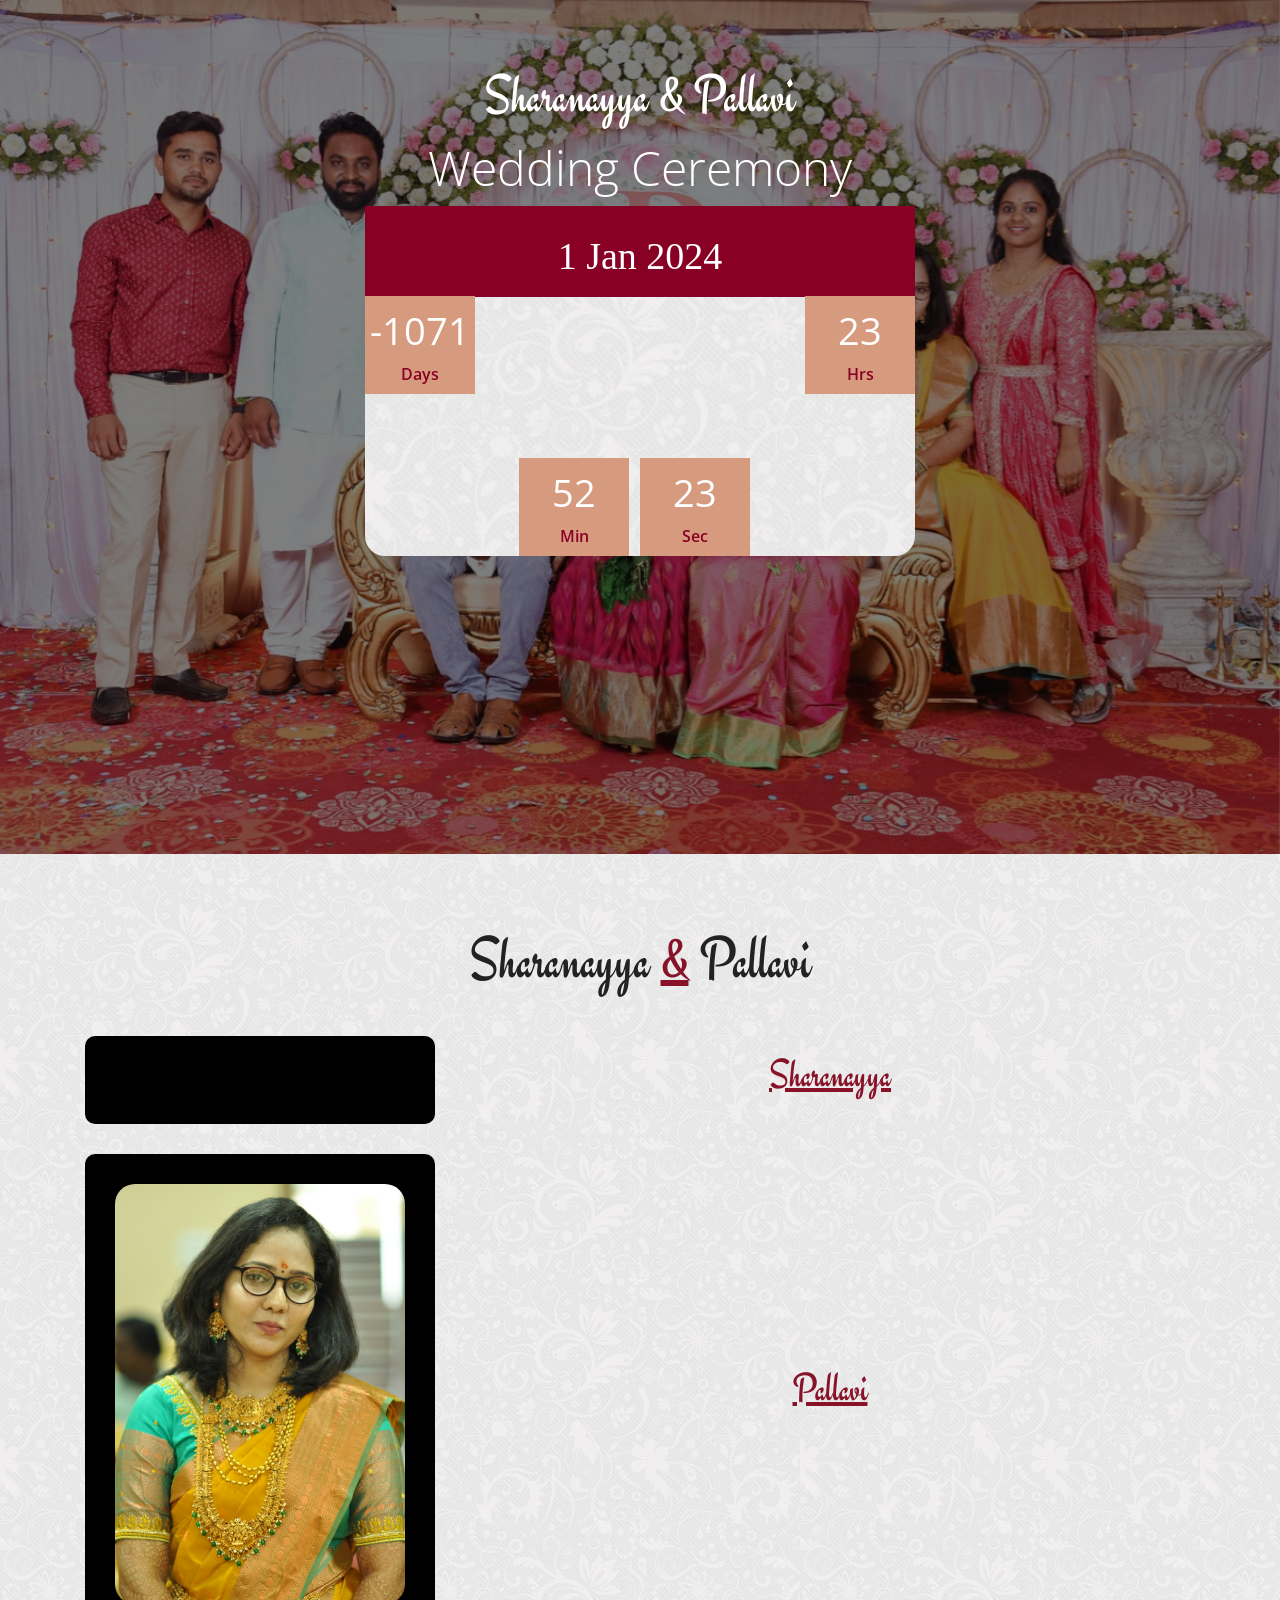
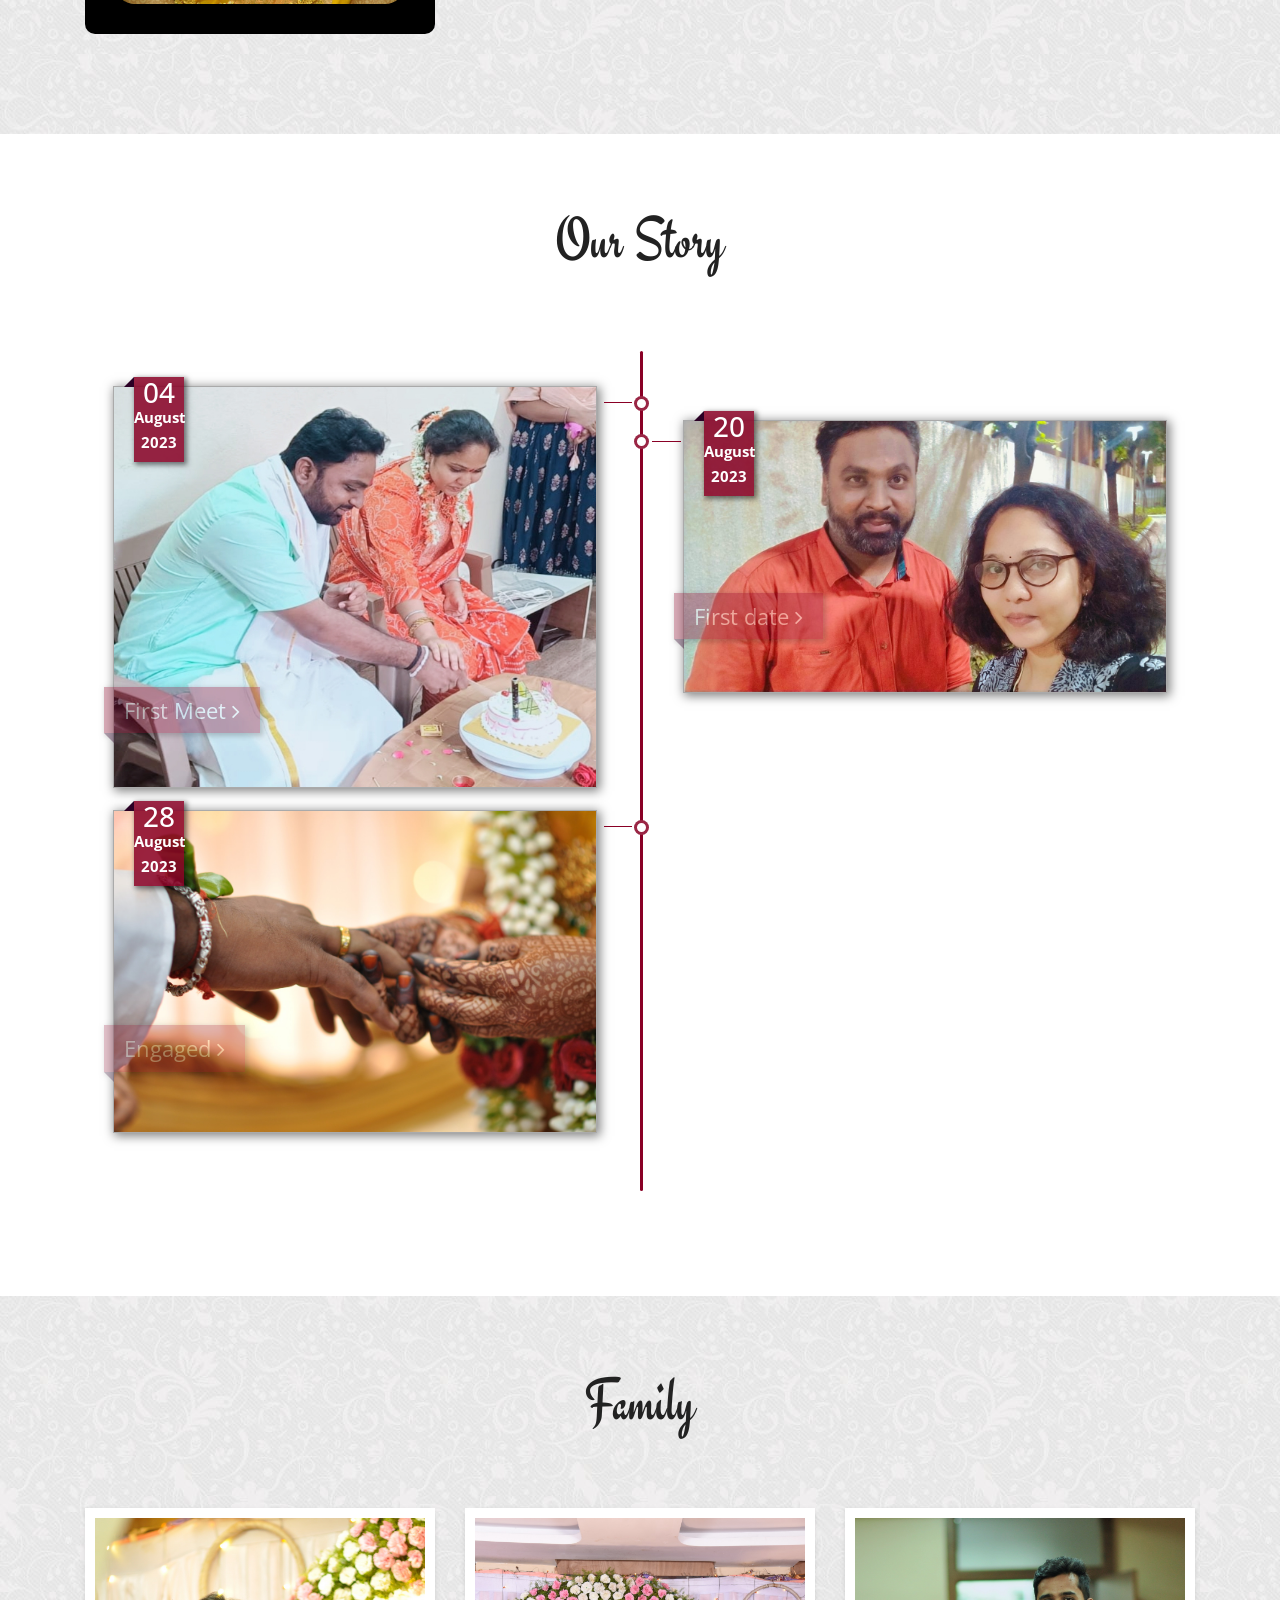
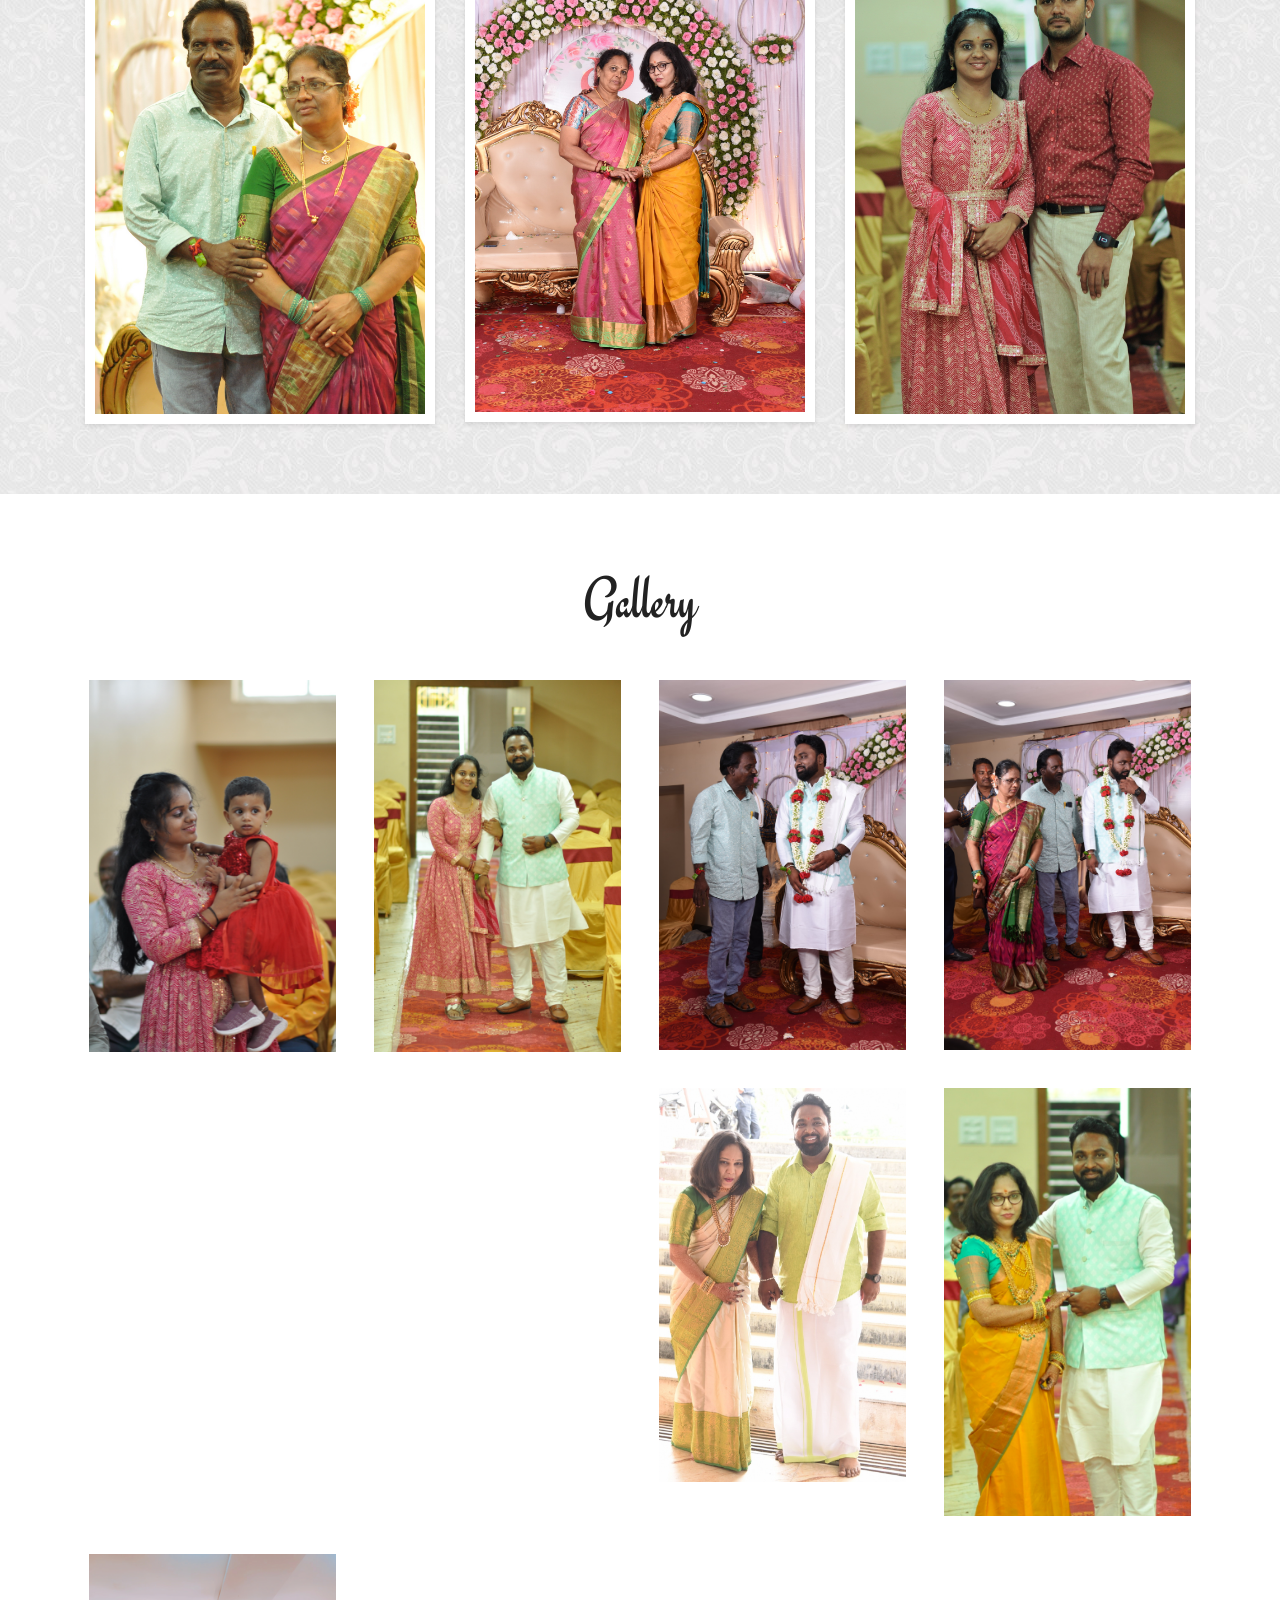
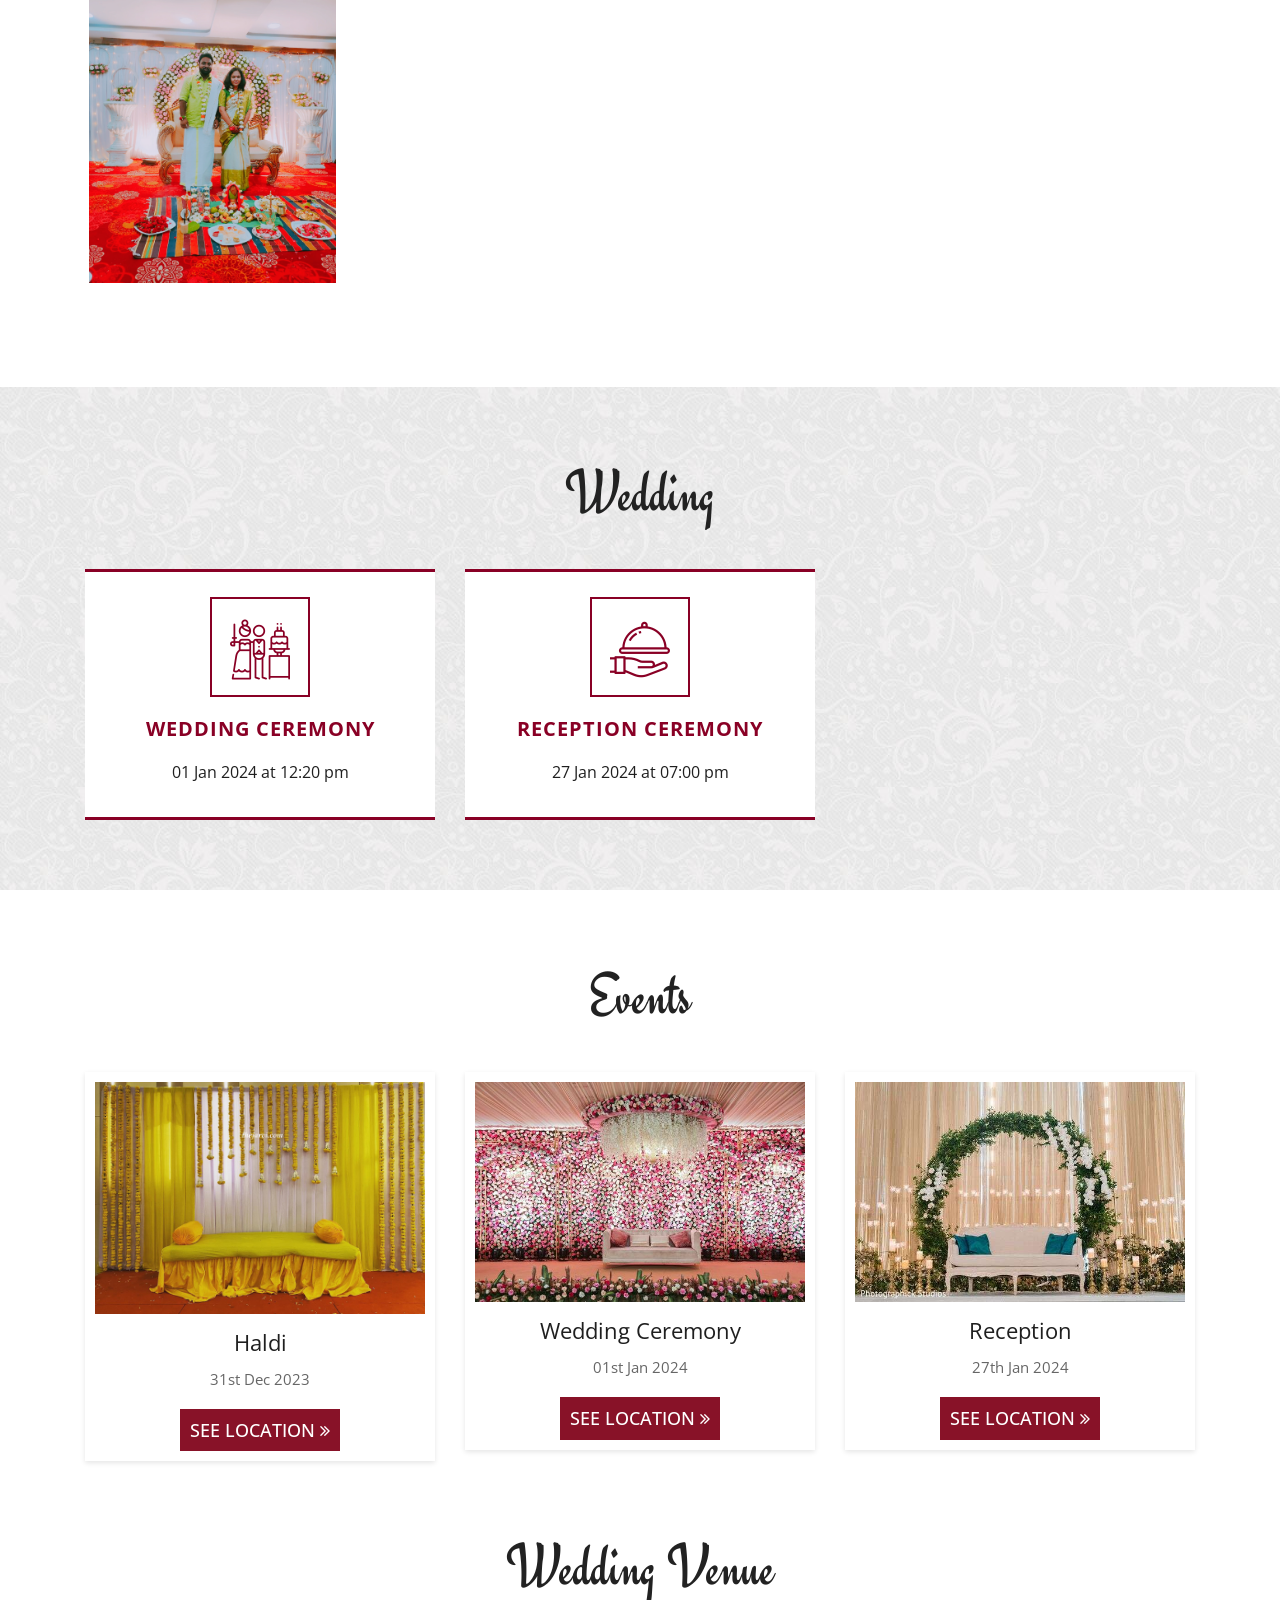
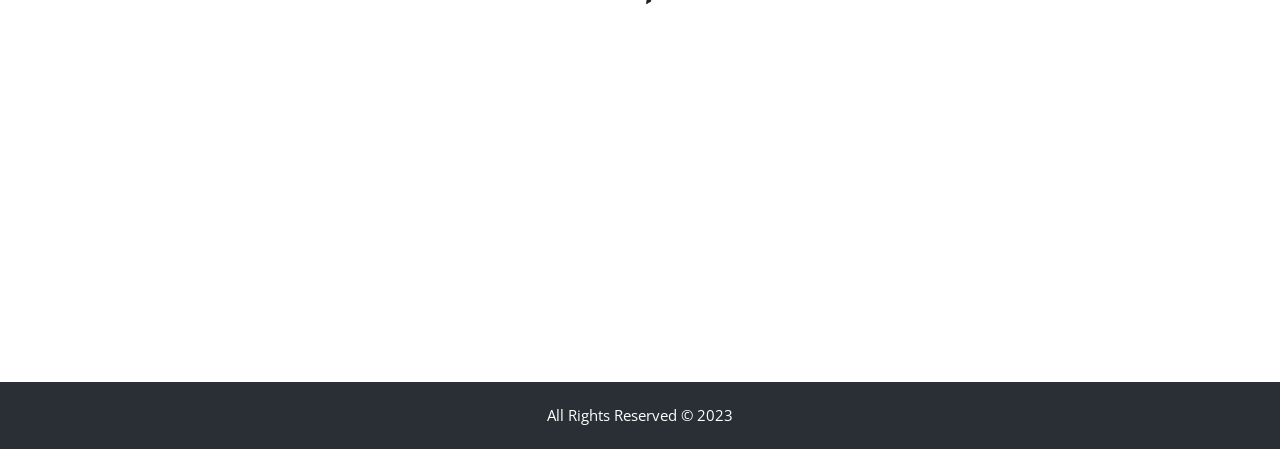
==== commit b9310326: "Groom image path changed." ====
--- a/index.html
+++ b/index.html
@@ -111,7 +111,7 @@
 							<div class="col-lg-4 col-md-6 col-sm-12">
 								<div class="about-m">
 									<div class="about-img">
-										<img class="img-fluid" src="../sweetwedding/images/Shanu.png" alt=""  loading="lazy"/>
+										<img class="img-fluid" src="images/Shanu.jpg" alt=""  loading="lazy"/>
 									</div>
 									<!-- <ul>
 										<li><a href="#"><i class="fa fa-facebook"></i></a></li>
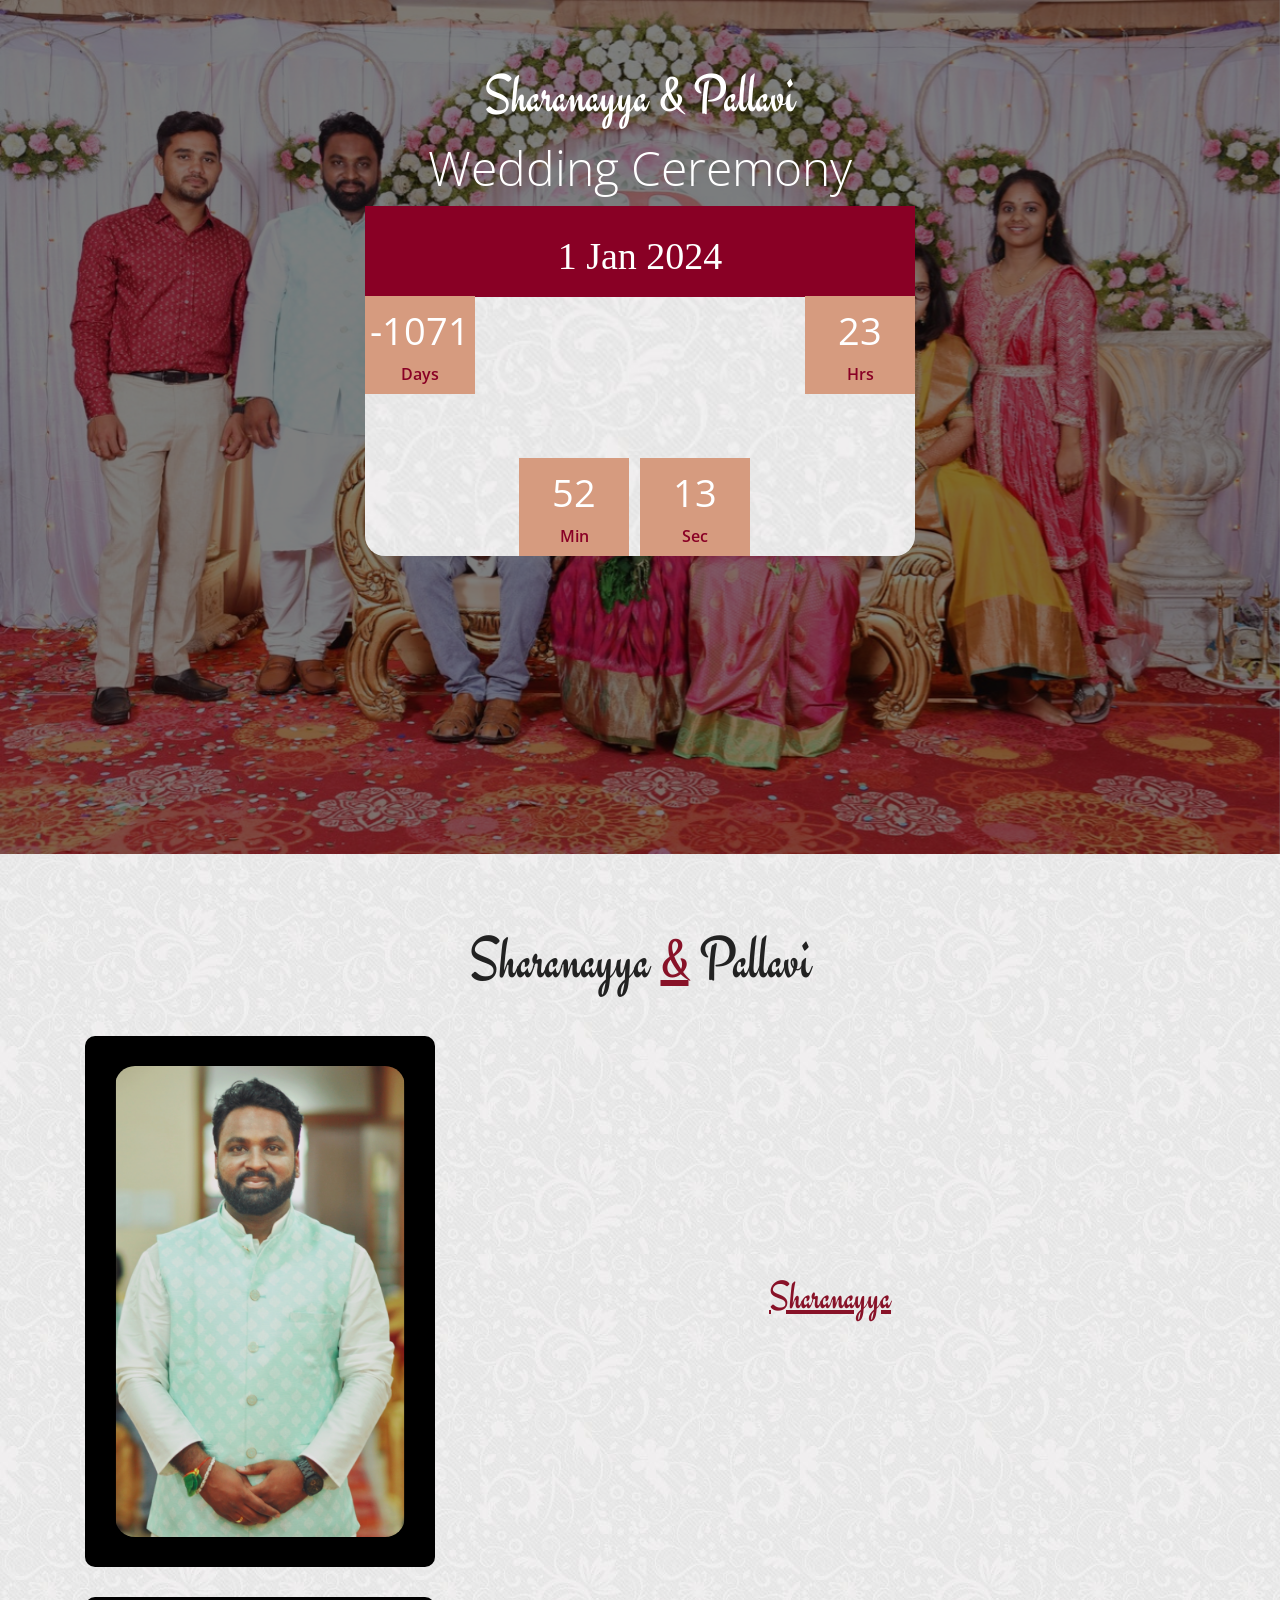
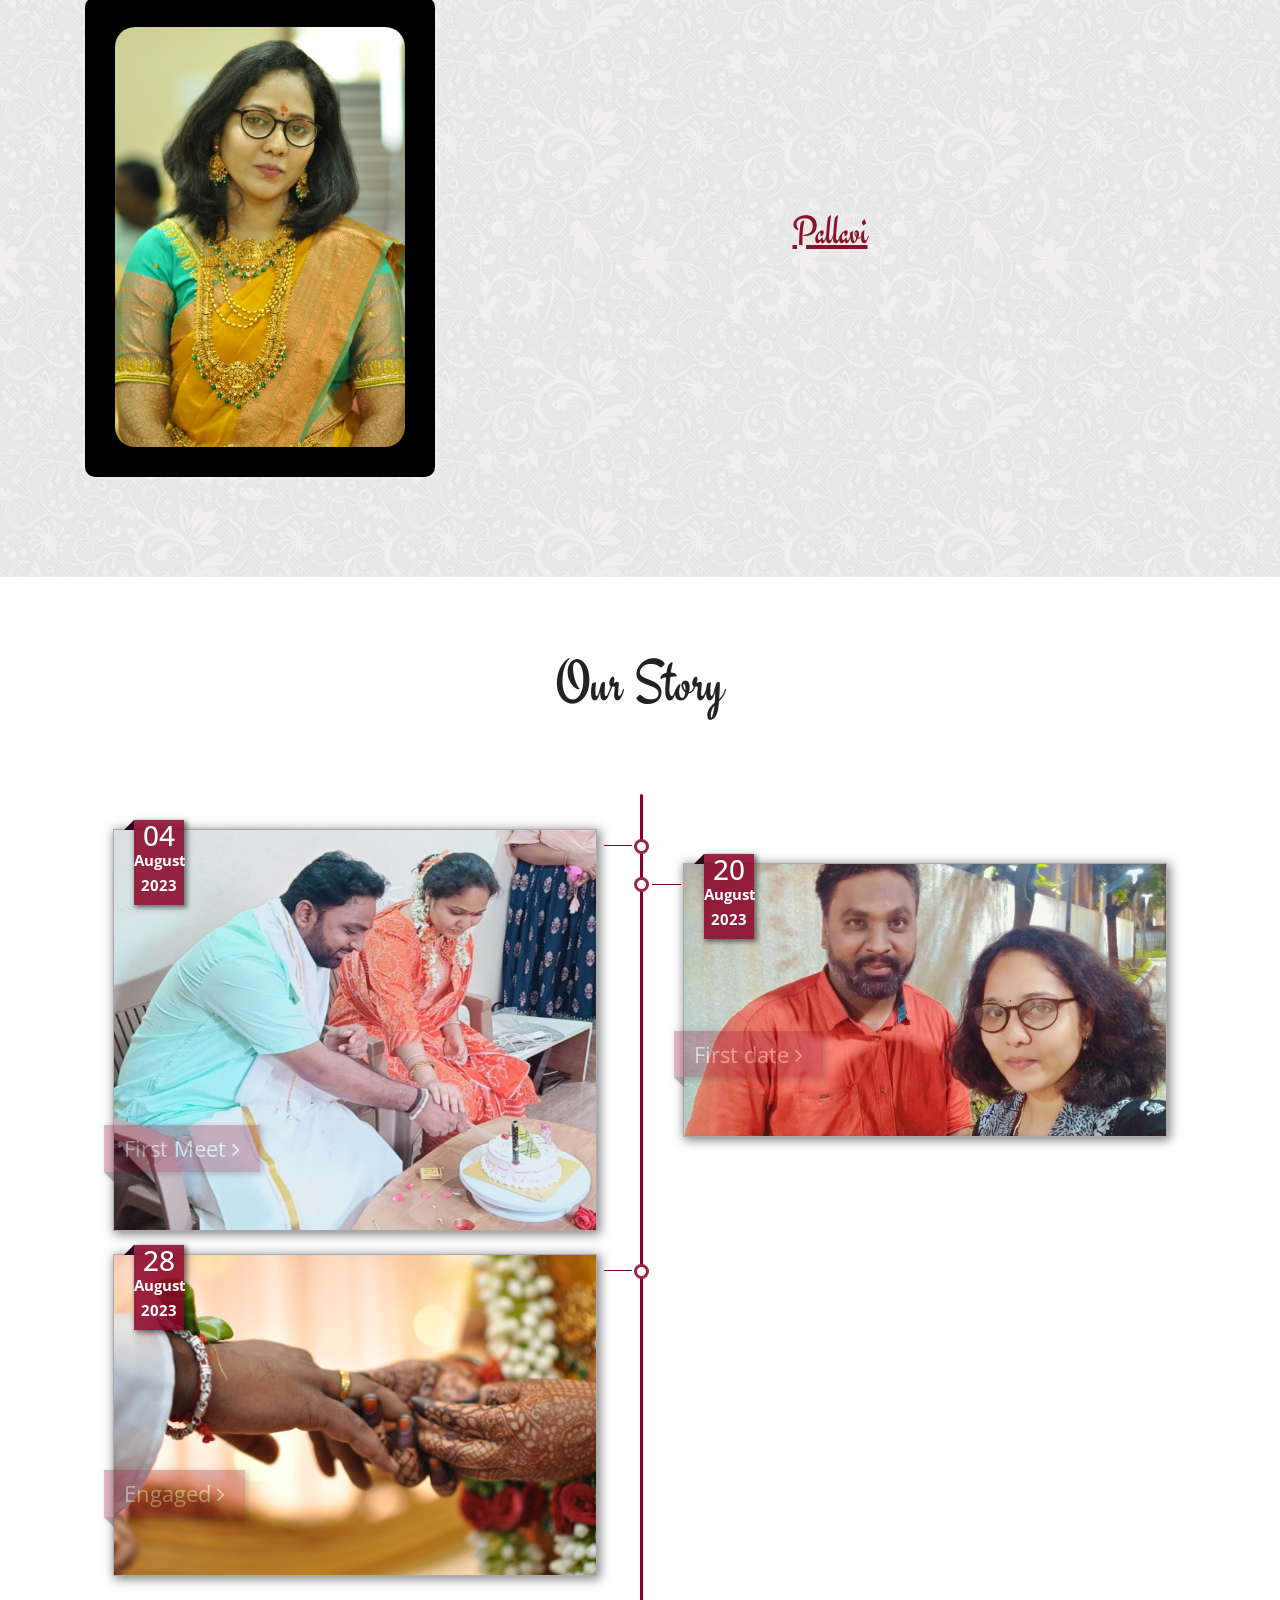
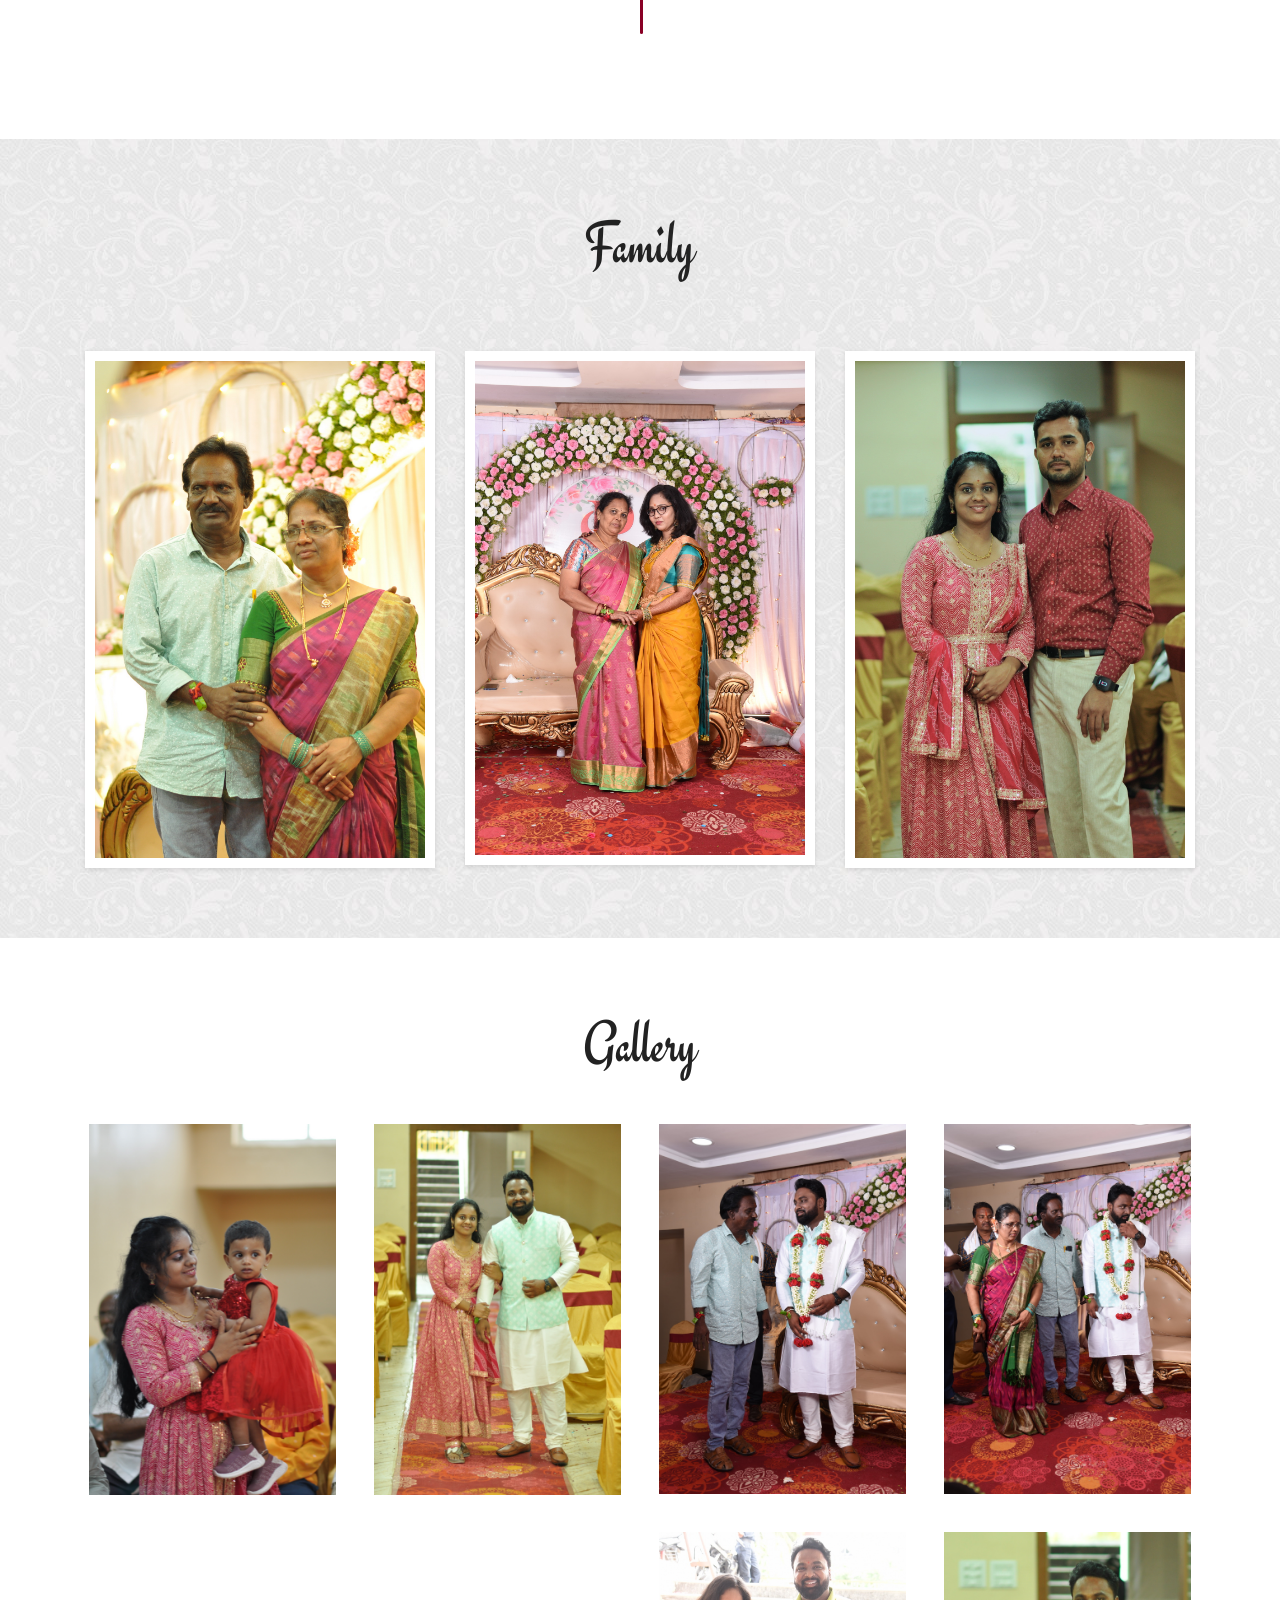
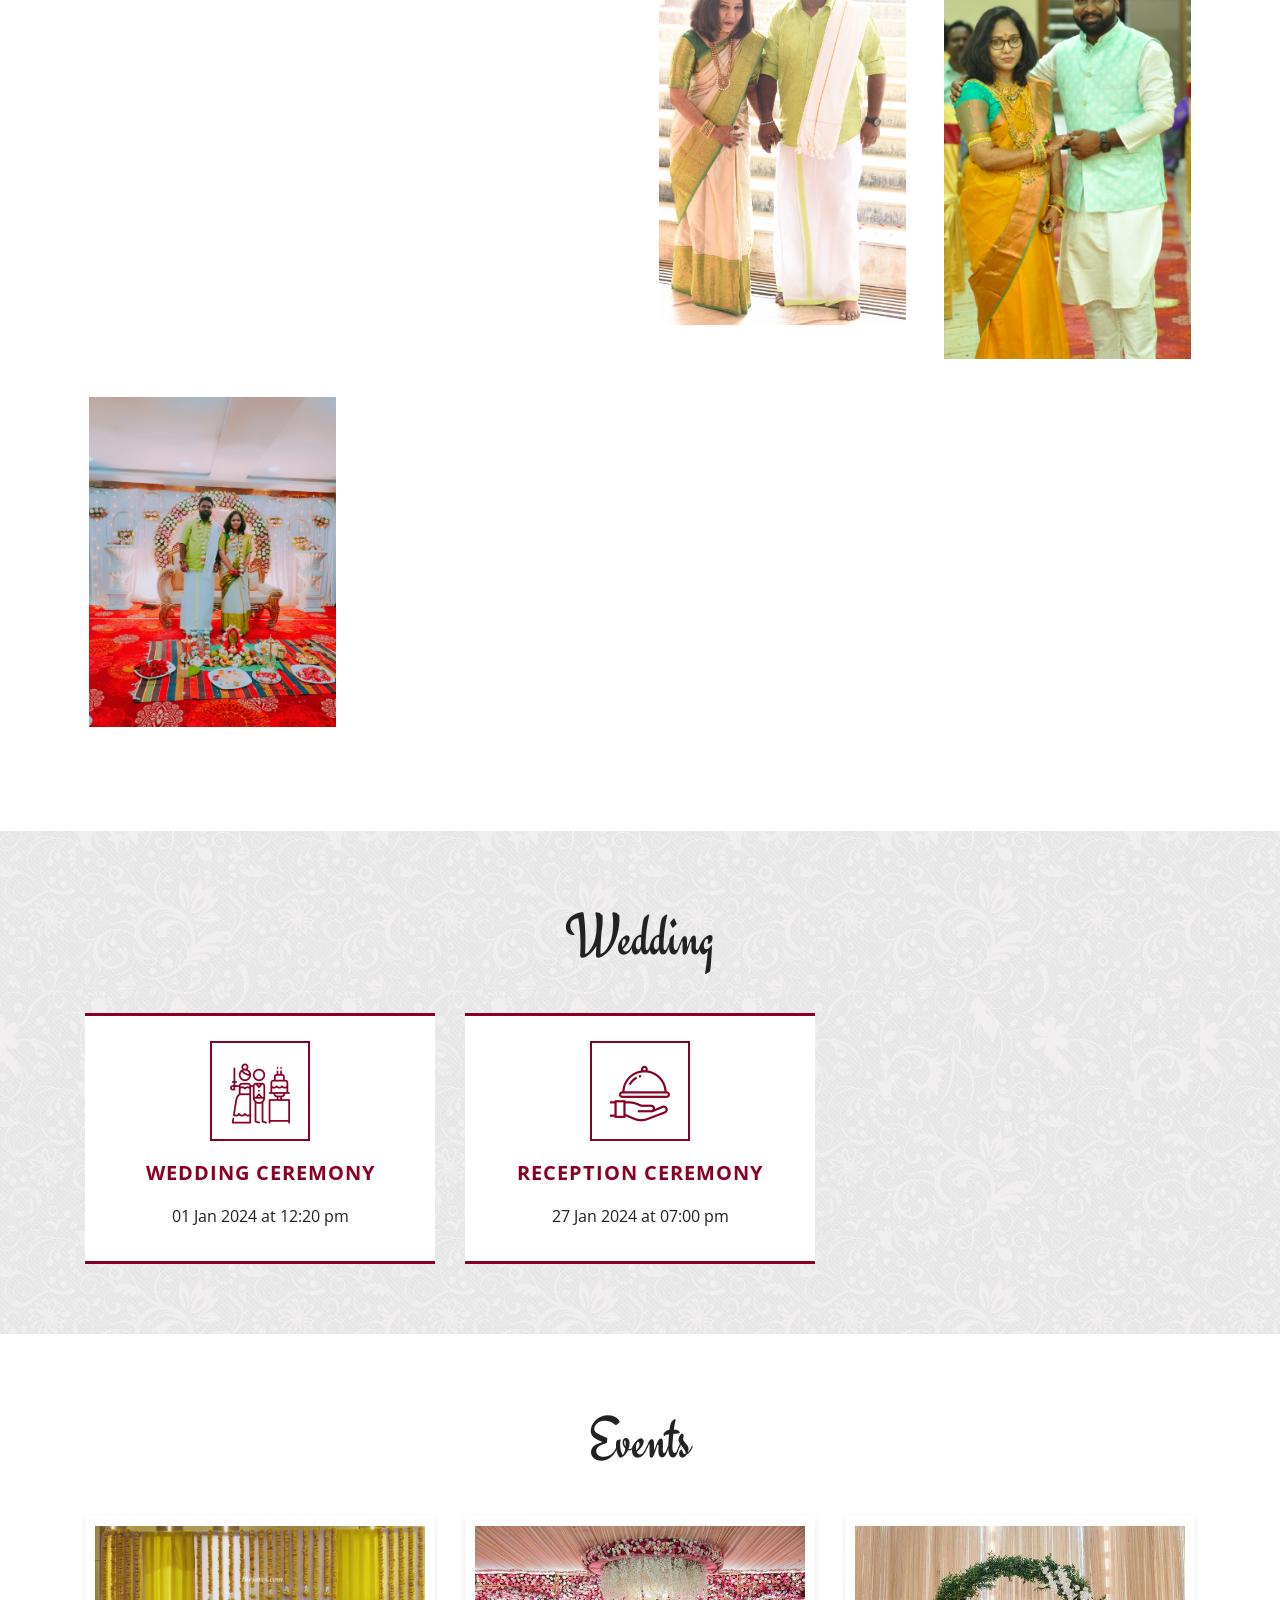
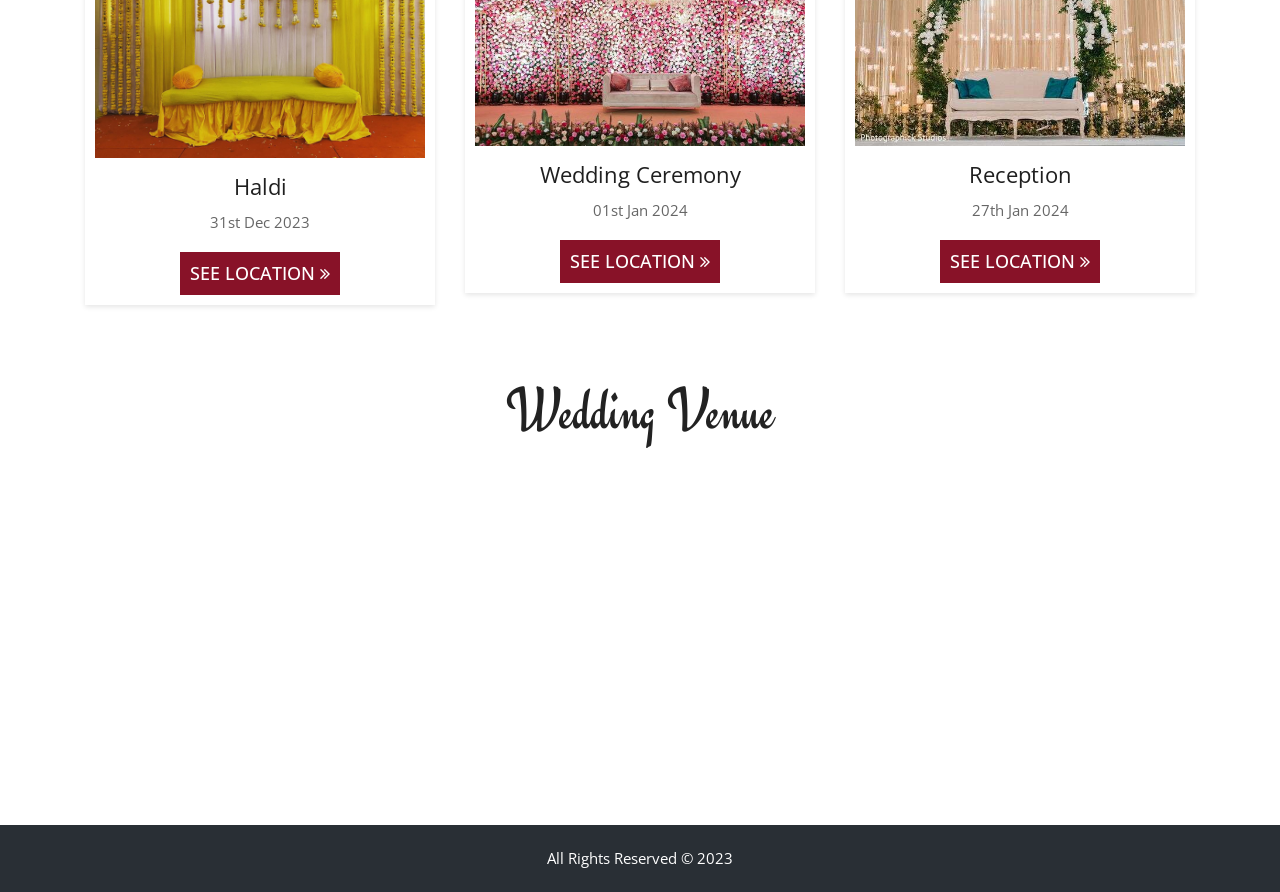
==== commit eb97ead8: "Groom image path extension changed." ====
--- a/index.html
+++ b/index.html
@@ -111,7 +111,7 @@
 							<div class="col-lg-4 col-md-6 col-sm-12">
 								<div class="about-m">
 									<div class="about-img">
-										<img class="img-fluid" src="images/Shanu.jpg" alt=""  loading="lazy"/>
+										<img class="img-fluid" src="images/Shanu.png" alt=""  loading="lazy"/>
 									</div>
 									<!-- <ul>
 										<li><a href="#"><i class="fa fa-facebook"></i></a></li>
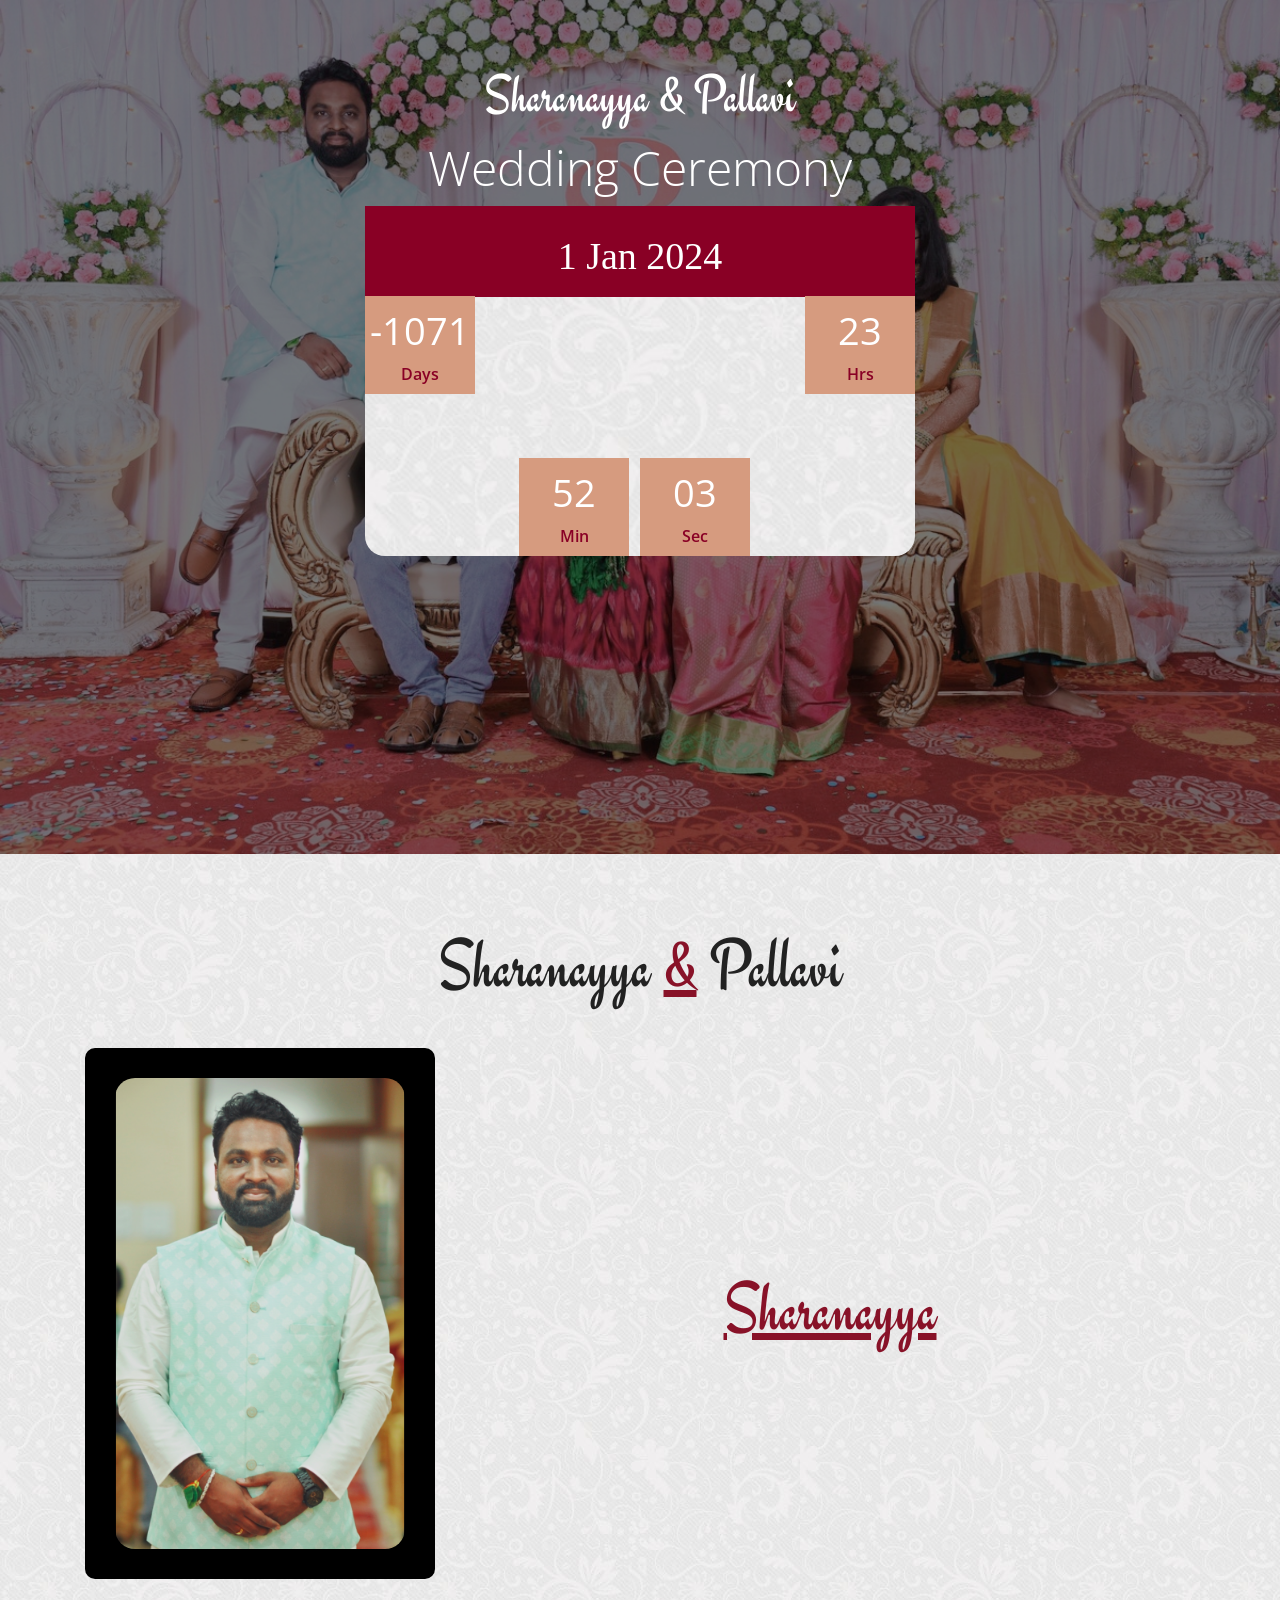
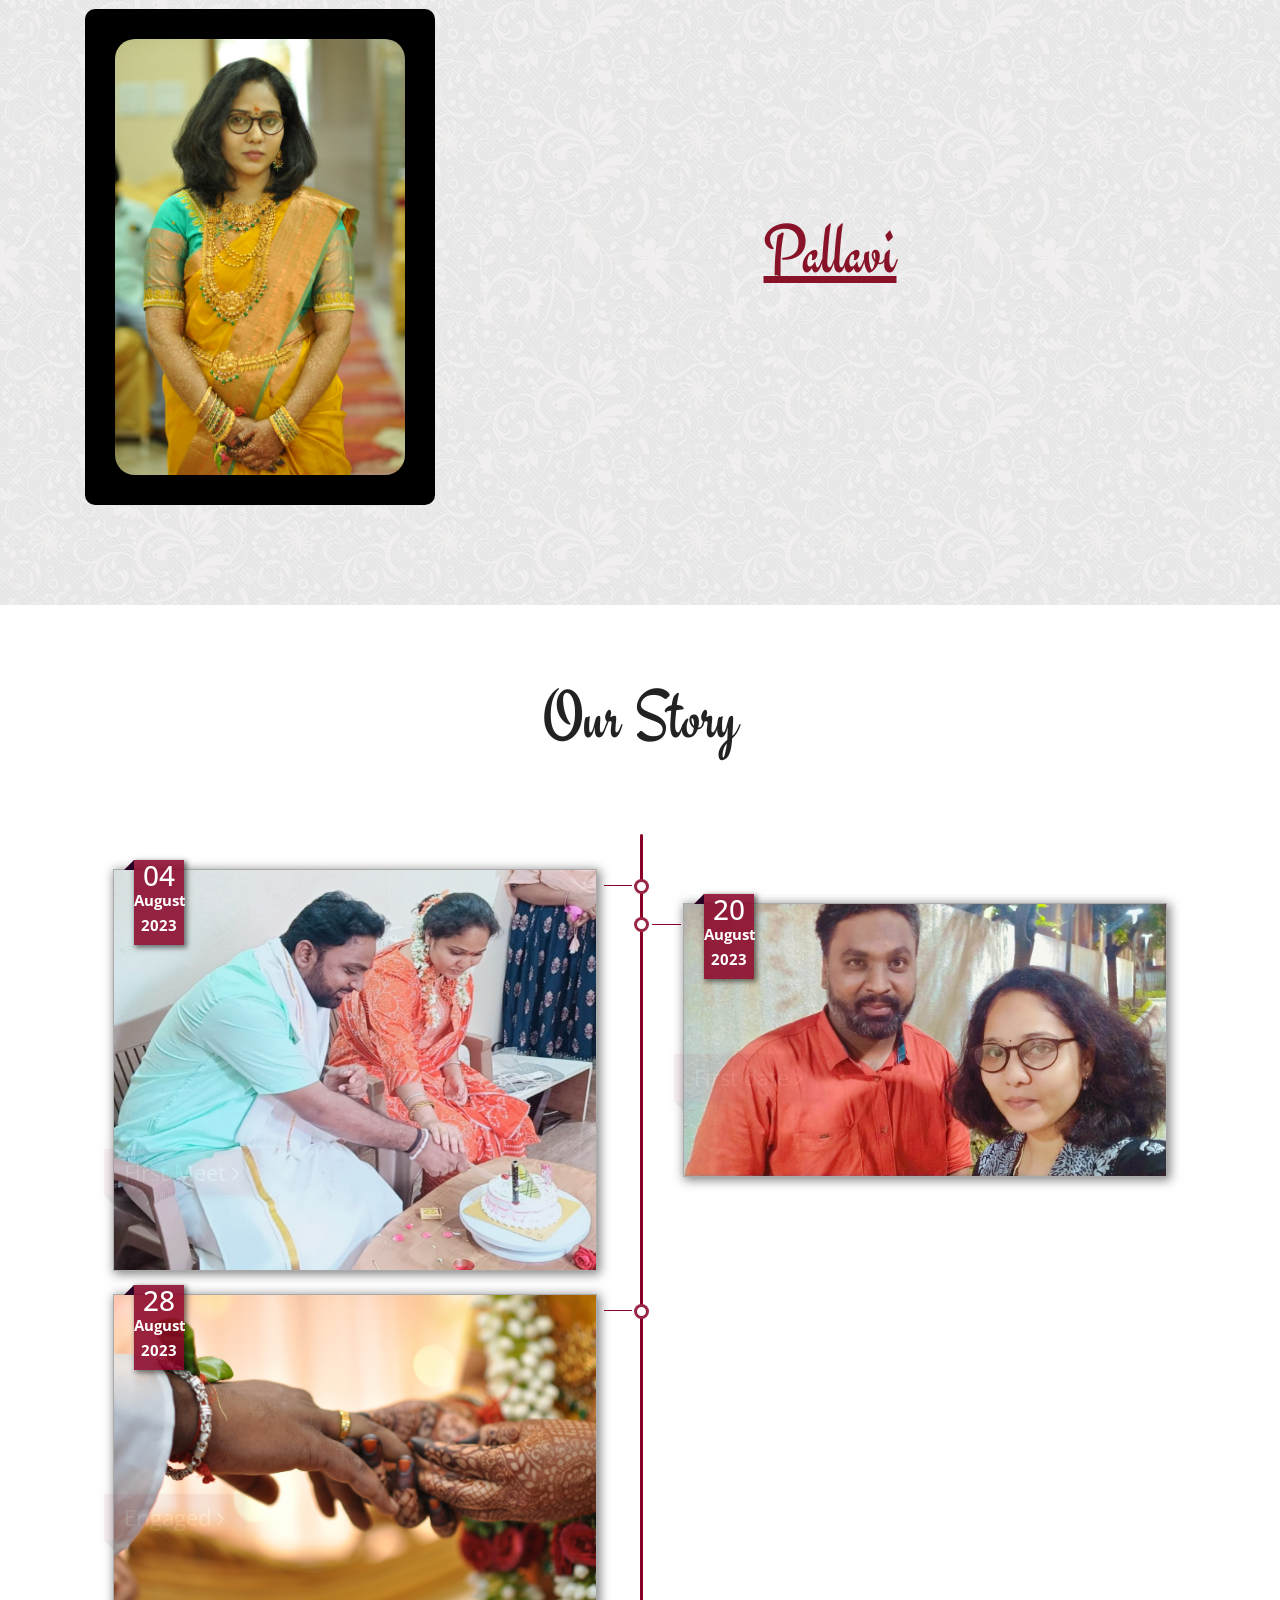
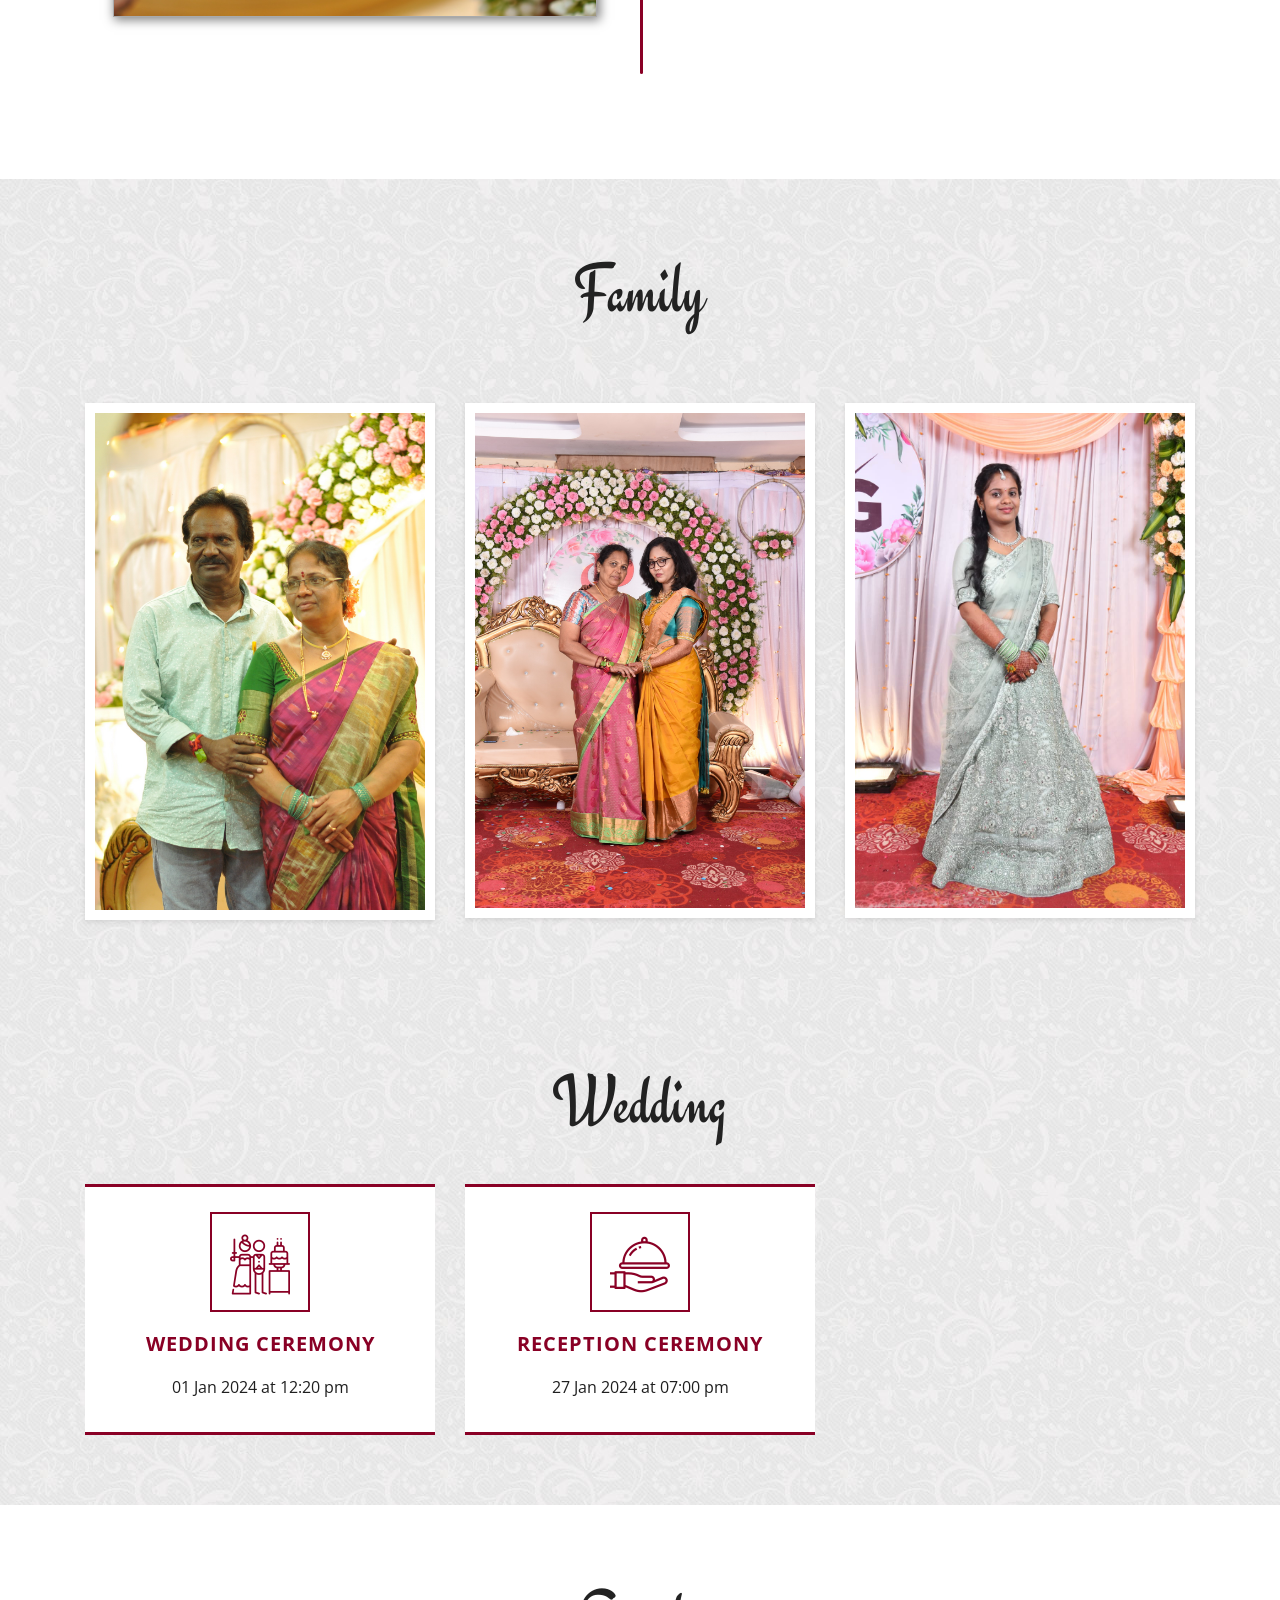
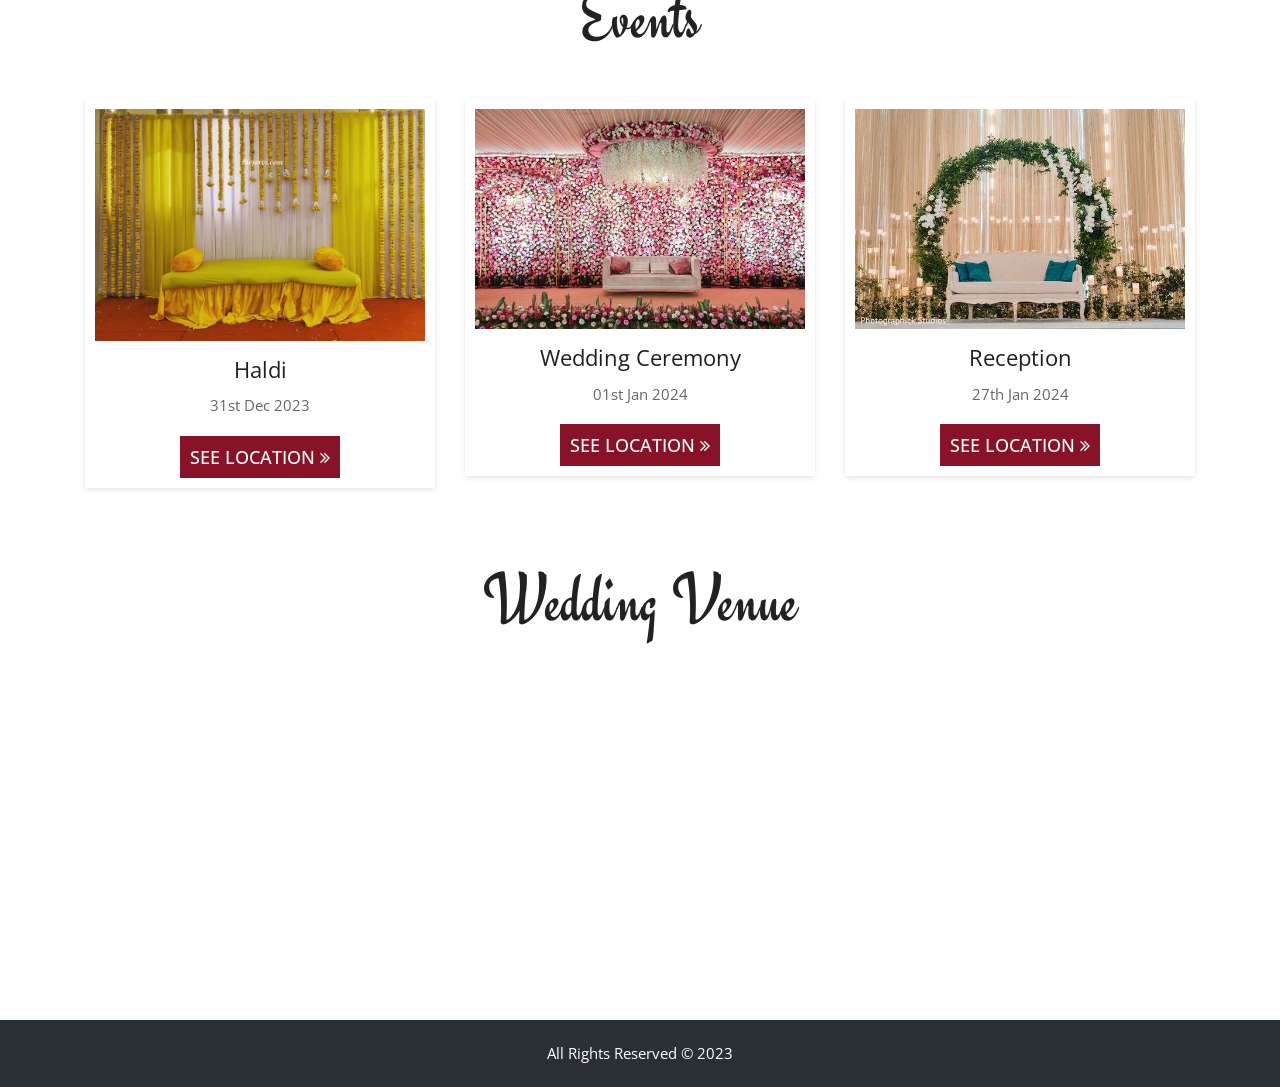
==== commit 593d1783: "UI changes" ====
--- a/index.html
+++ b/index.html
@@ -74,9 +74,9 @@
 	<!-- Start Banner -->
 	<div class="home-slider">
 		<ul class="rslides">
-			<li><img src="images/slider-01.jpg" alt="" loading="lazy"></li>
+			<!-- <li><img src="images/slider-01.jpg" alt="" loading="lazy"></li> -->
+			<li><img src="images/slider-03.jpg" alt="" loading="lazy"></li>
 			<li><img src="images/slider-02.JPG" alt="" loading="lazy"></li>
-			<li><img src="images/slider-03.jpg" alt="" loading="lazy"></li>
 		</ul>
 		<div class="lbox-details">
 			<h1>Sharanayya & Pallavi</h1>
@@ -129,7 +129,7 @@
 							<div class="col-lg-4 col-md-6 col-sm-12">
 								<div class="about-m">
 									<div class="about-img">
-										<img class="img-fluid" src="images/about-img-01.jpg" alt="" loading="lazy"/>
+										<img class="img-fluid" src="images/about-img-01.JPG" alt="" loading="lazy"/>
 									</div>
 									<!-- <ul>
 										<li><a href="#"><i class="fa fa-facebook"></i></a></li>
@@ -181,8 +181,7 @@
 									</div>
 								</div>
 								<div class="textContent">
-									<p class="lead">When we met on my Birthday, that was the most priceless gift I got from my parents.
-										I couldn't thought that we understood each other like water and milk to live happy life.</p>
+									<p class="lead">Tum pasand aaye the, ye ittefaq tha, par tum hi pasand rehe gaye, ye ishq hai.</p>
 								</div>
 							</div>
 						</div>
@@ -267,11 +266,11 @@
 				<div class="col-lg-4 col-md-6 col-sm-12">
 					<div class="single-team-member">
 						<div class="family-img">
-							<img class="img-fluid" src="images/family-03.jpg" alt="" loading="lazy"/>
+							<img class="img-fluid" src="images/family-003.jpg" alt="" loading="lazy"/>
 						</div>
 						<div class="family-info">
-							<h4>Gowri & Gurumurthy </h4>
-							<p> Groom’s Sister & Her Fiance </p>
+							<h4>Gowri </h4>
+							<p> Groom’s Sister </p>
 						</div>
 					</div>
 				</div>
@@ -281,13 +280,12 @@
 	<!-- End Family -->
 	
 	<!-- Start Gallery -->
-	<div id="gallery" class="gallery-box">
+	<!-- <div id="gallery" class="gallery-box">
 		<div class="container">
 			<div class="row">
 				<div class="col-lg-12">
 					<div class="title-box">
 						<h2>Gallery</h2>
-						<!-- <p>Lorem ipsum dolor sit amet, consectetur adipiscing elit. </p> -->
 					</div>
 				</div>
 			</div>
@@ -339,7 +337,7 @@
 				</ul>
 			</div>
 		</div>
-	</div>
+	</div> -->
 	<!-- End Gallery -->
 	
 	<!-- Start Wedding -->
--- a/css/style.css
+++ b/css/style.css
@@ -577,6 +577,7 @@
 .about-box {
 	padding: 70px 0px;
 	background: url(../images/ptn-bg.jpg);
+	/* background-color: coral; */
 }
 
 .title-box {
@@ -585,7 +586,7 @@
 }
 
 .title-box h2 {
-	font-size: 60px;
+	font-size: 70px;
 	font-family: 'Engagement', cursive;
 	color: #222222;
 }
@@ -596,7 +597,7 @@
 }
 
 .about-main-info h2 {
-	font-size: 40px;
+	font-size: 70px;
 	font-family: 'Engagement', cursive;
 }
 
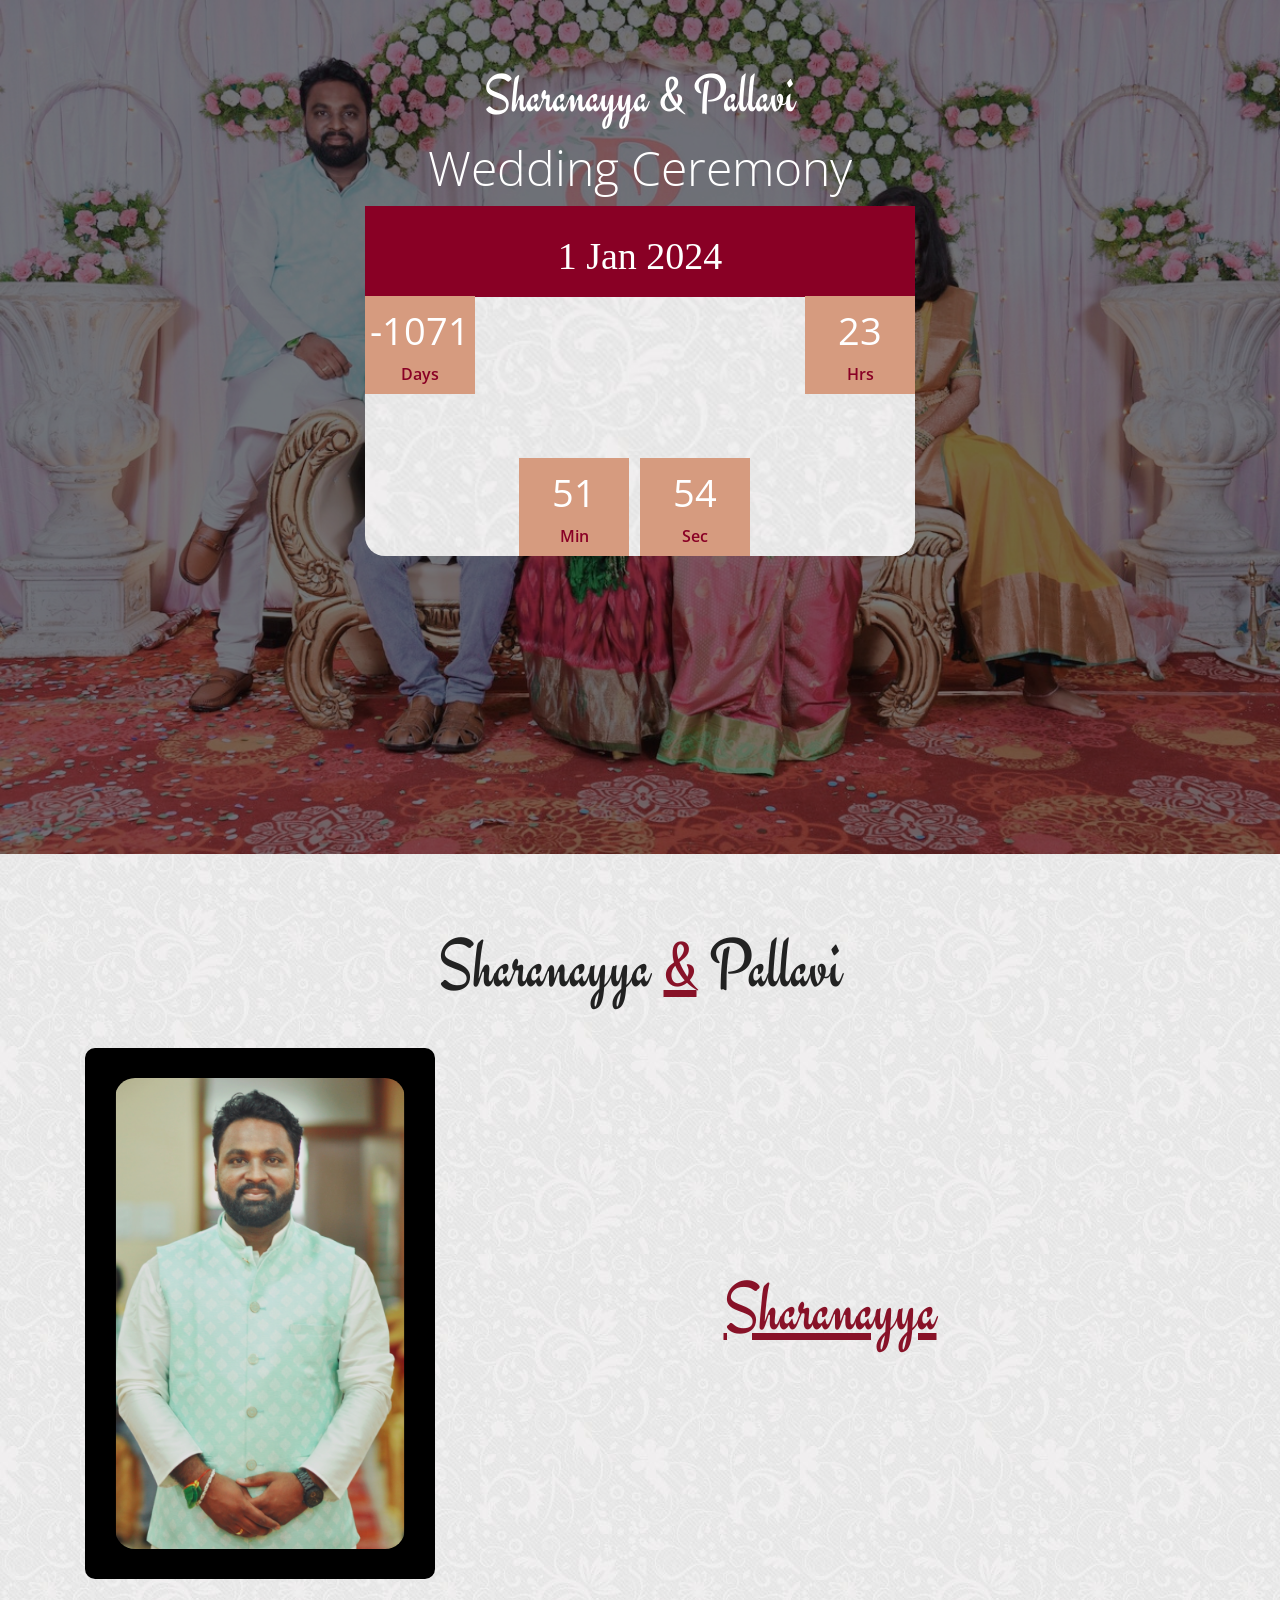
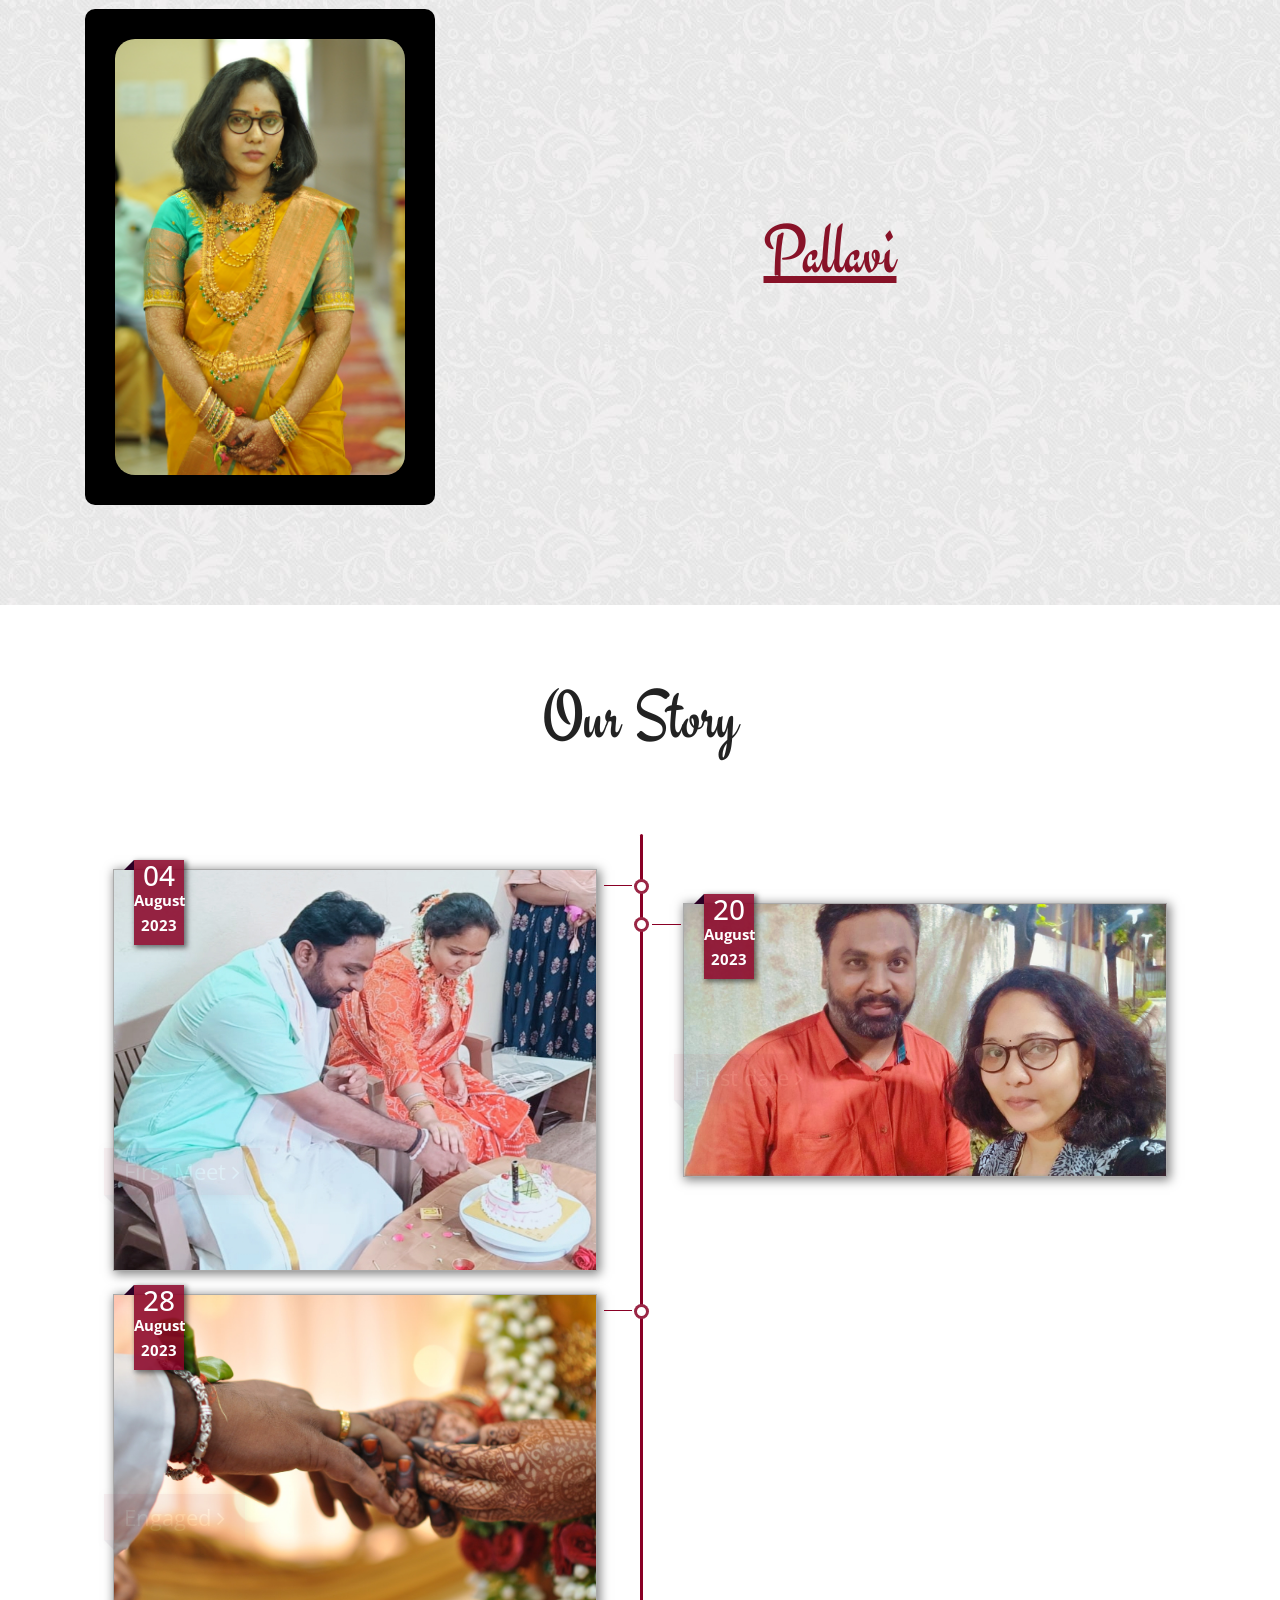
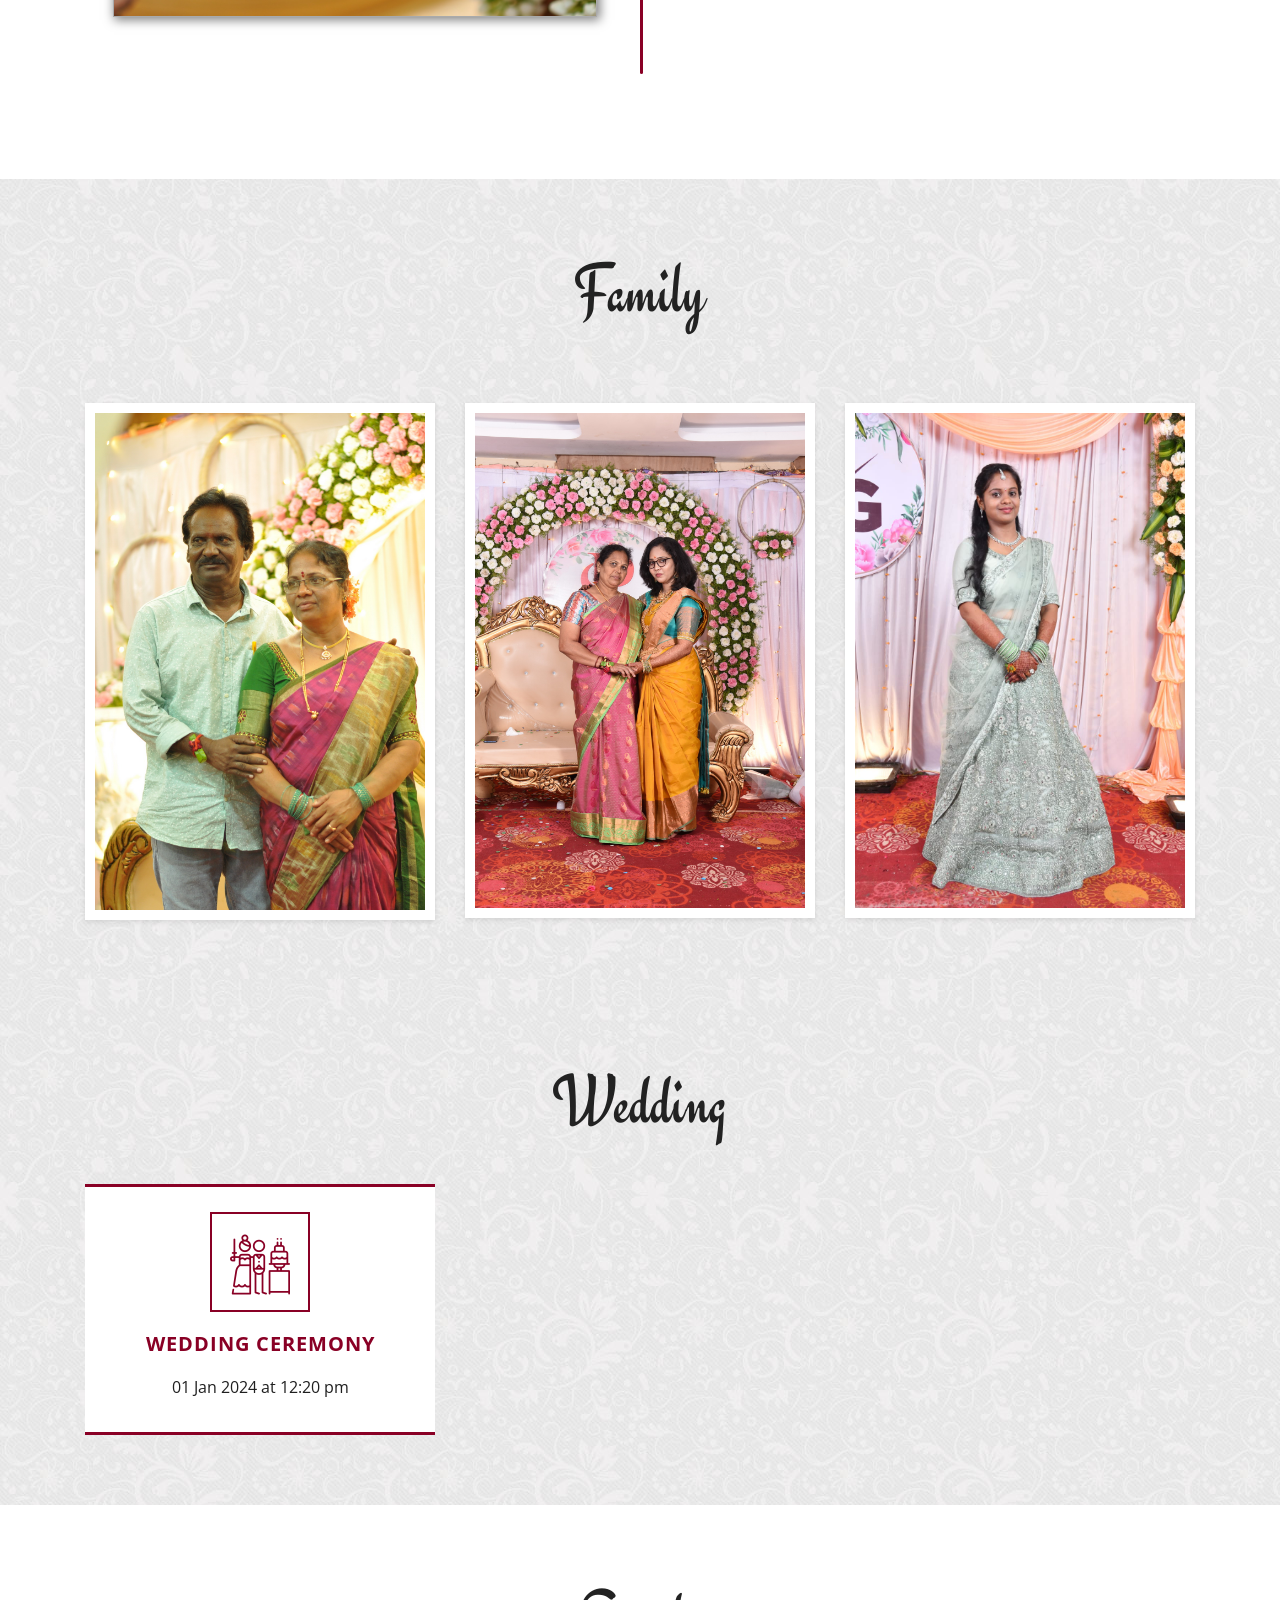
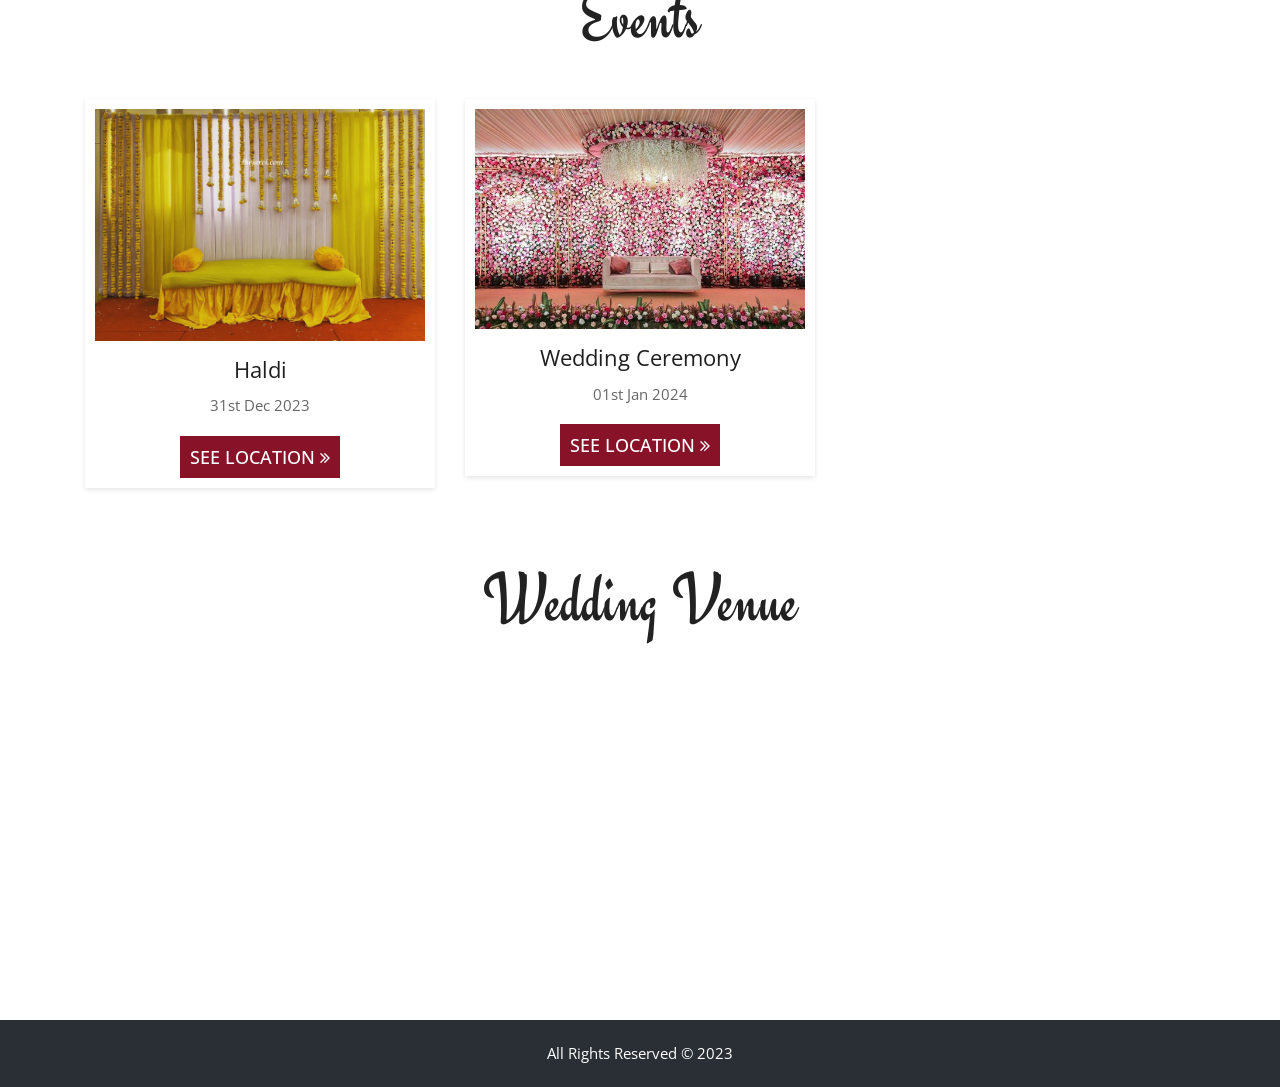
==== commit 1cf651a0: "Removed reception from wedding and events section." ====
--- a/index.html
+++ b/index.html
@@ -363,13 +363,13 @@
                     </div>
                 </div>
 
-                <div class="col-md-4 col-sm-6">
+                <!-- <div class="col-md-4 col-sm-6">
                     <div class="serviceBox">
                         <div class="service-icon"><i class="flaticon-reception-bell"></i></div>
                         <h3 class="title">Reception Ceremony </h3>
 						<h4>27 Jan 2024 at 07:00 pm</h4>
                     </div>
-                </div>
+                </div> -->
             </div>
 			
 		</div>
@@ -409,7 +409,7 @@
 						<a href="https://www.google.com/maps/place/8VG9%2BR2C+KSRTC+kalyana+mantapa+(Eshanya+bhavana),+Om+Nagar,+Kalaburagi,+Karnataka+585101/@17.3270539,76.8675006,17z/data=!4m6!3m5!1s0x3bc8c0d4b4693579:0xaff4e6c5d77b7c88!8m2!3d17.3270539!4d76.8675006!16s%2Fg%2F11f_lt8_v1">See location <i class="fa fa-angle-double-right" aria-hidden="true"></i></a>
 					</div>
 				</div>
-				<div class="col-lg-4 col-md-6 col-sm-12">
+				<!-- <div class="col-lg-4 col-md-6 col-sm-12">
 					<div class="event-inner">
 						<div class="event-img">
 							<img class="img-fluid" src="images/RECEPTION.jpg" alt="" loading="lazy"/>
@@ -418,7 +418,7 @@
 						<p>27th Jan 2024</p>
 						<a href="https://www.google.com/maps/place/Bengaluru,+Karnataka/@12.9539974,77.6309395,10z/data=!4m6!3m5!1s0x3bae1670c9b44e6d:0xf8dfc3e8517e4fe0!8m2!3d12.9715987!4d77.5945627!16zL20vMDljMTc">See location <i class="fa fa-angle-double-right" aria-hidden="true"></i></a>
 					</div>
-				</div>
+				</div> -->
 
 			</div>
 		</div>
